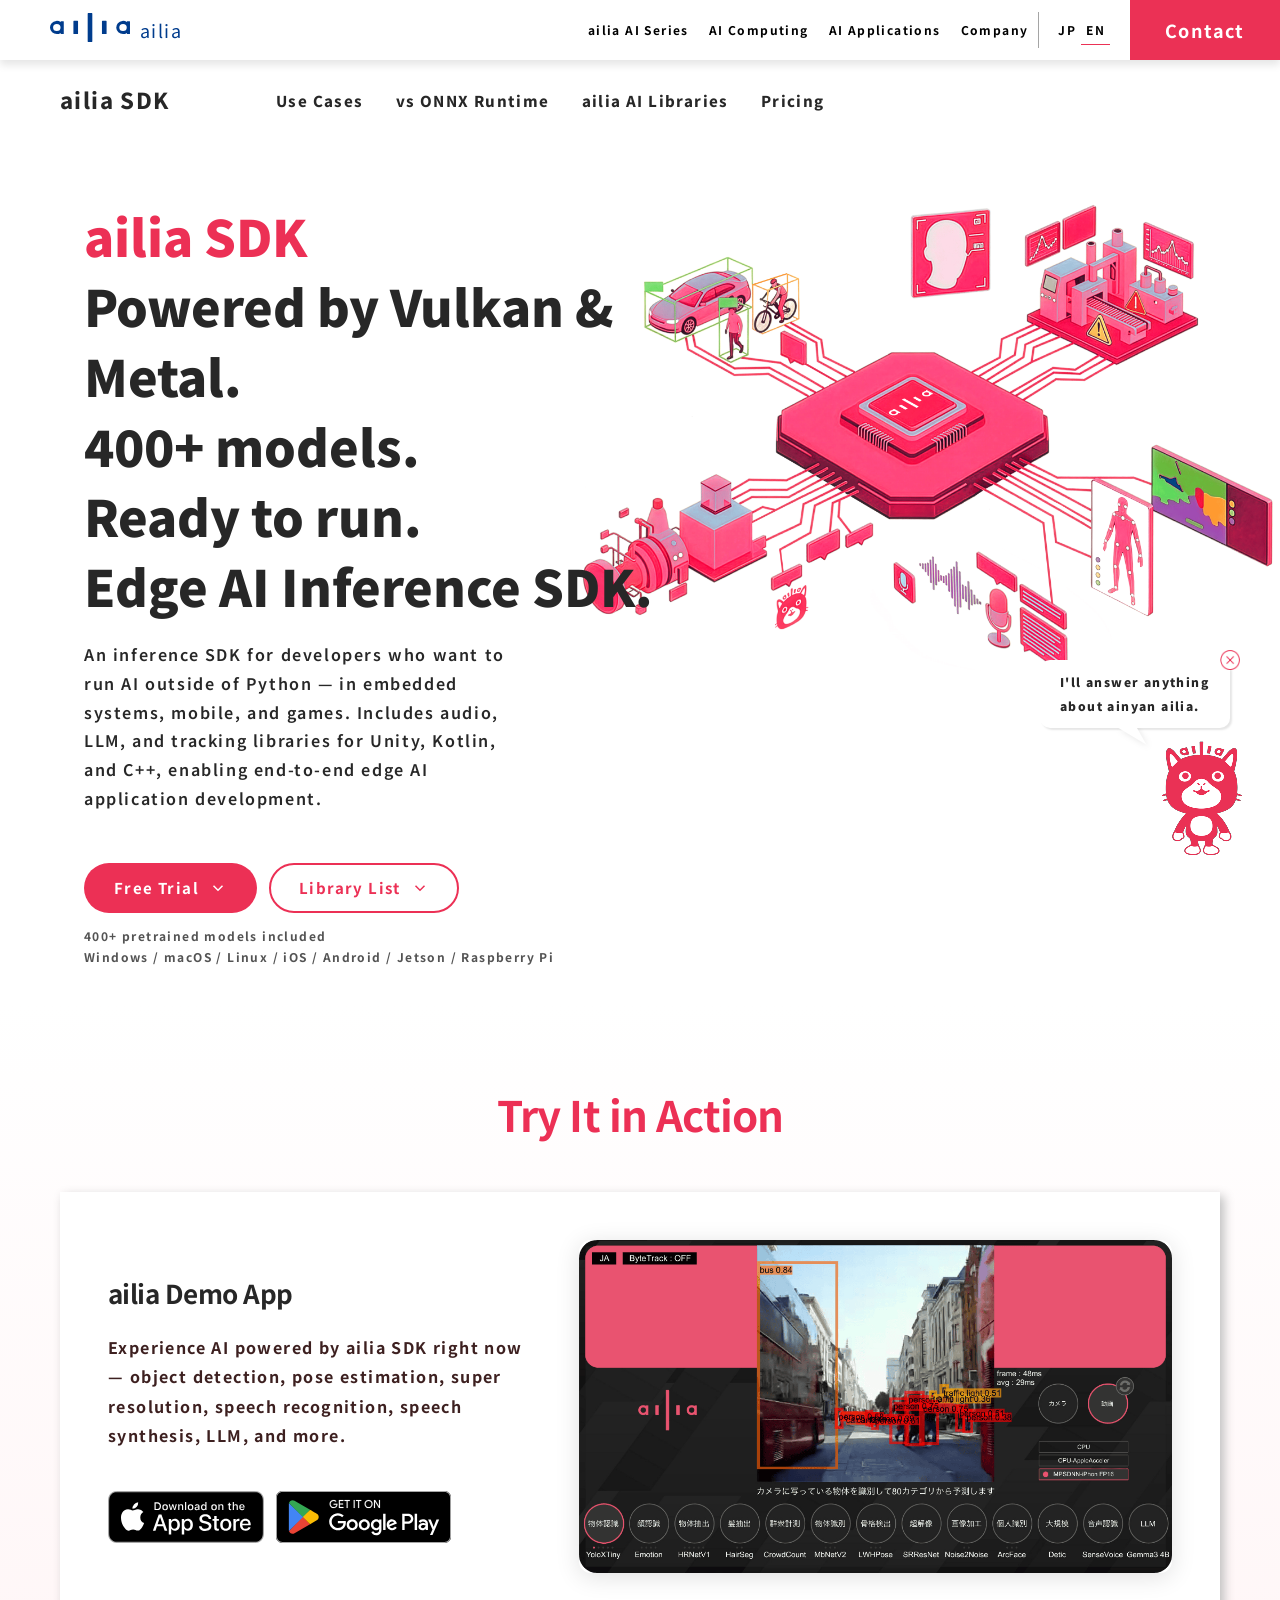
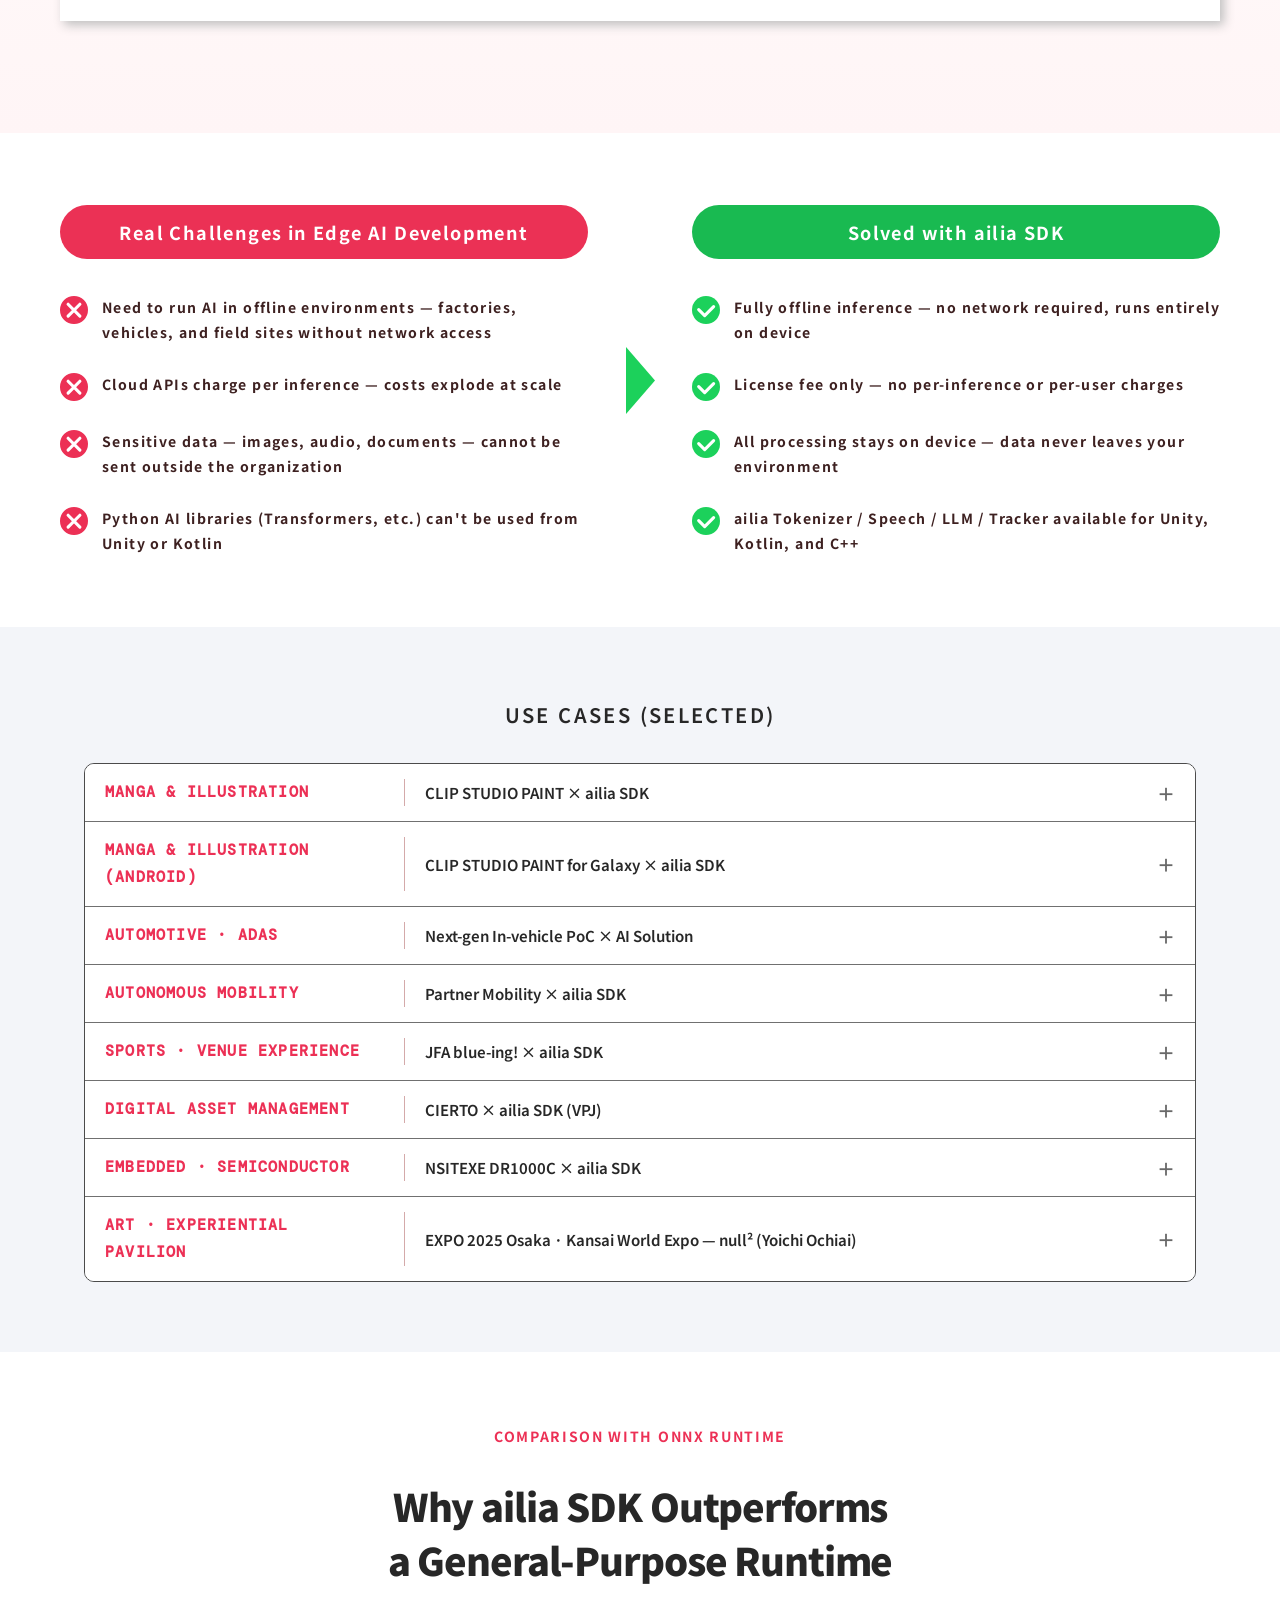
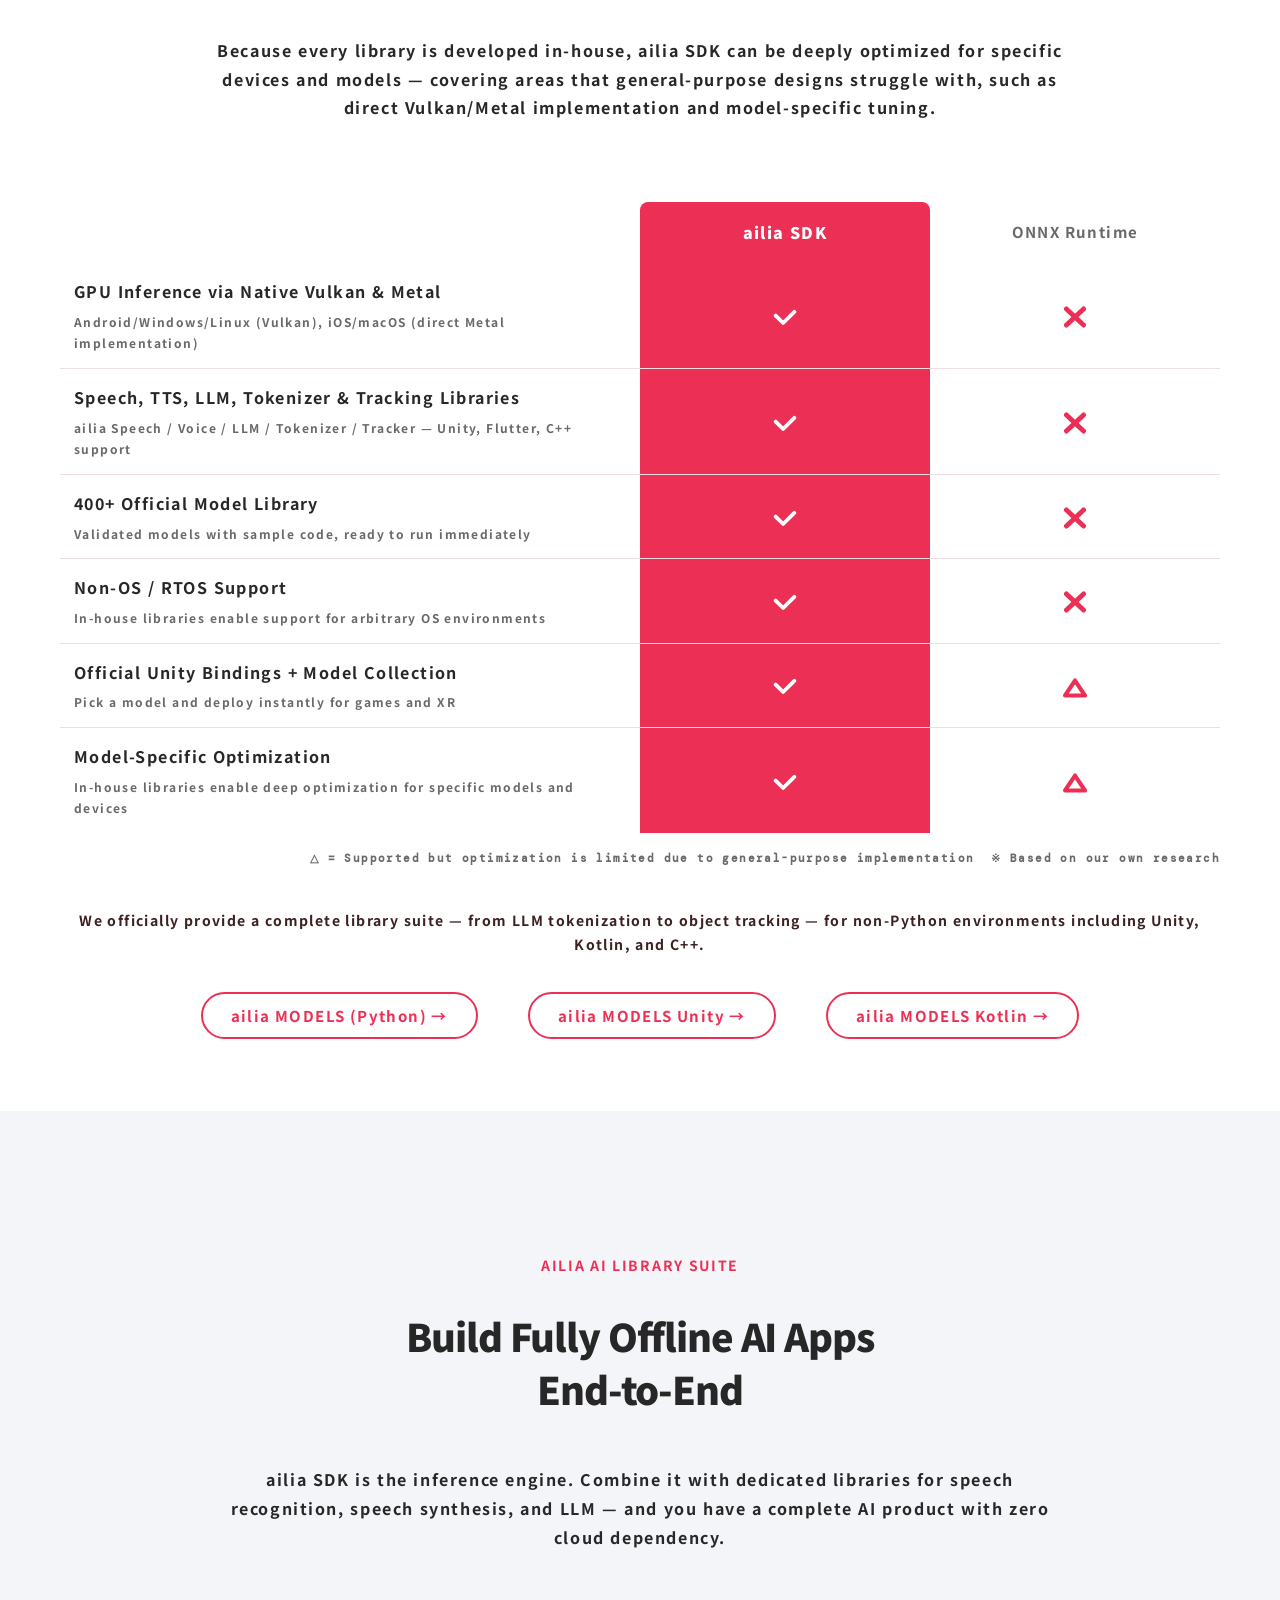
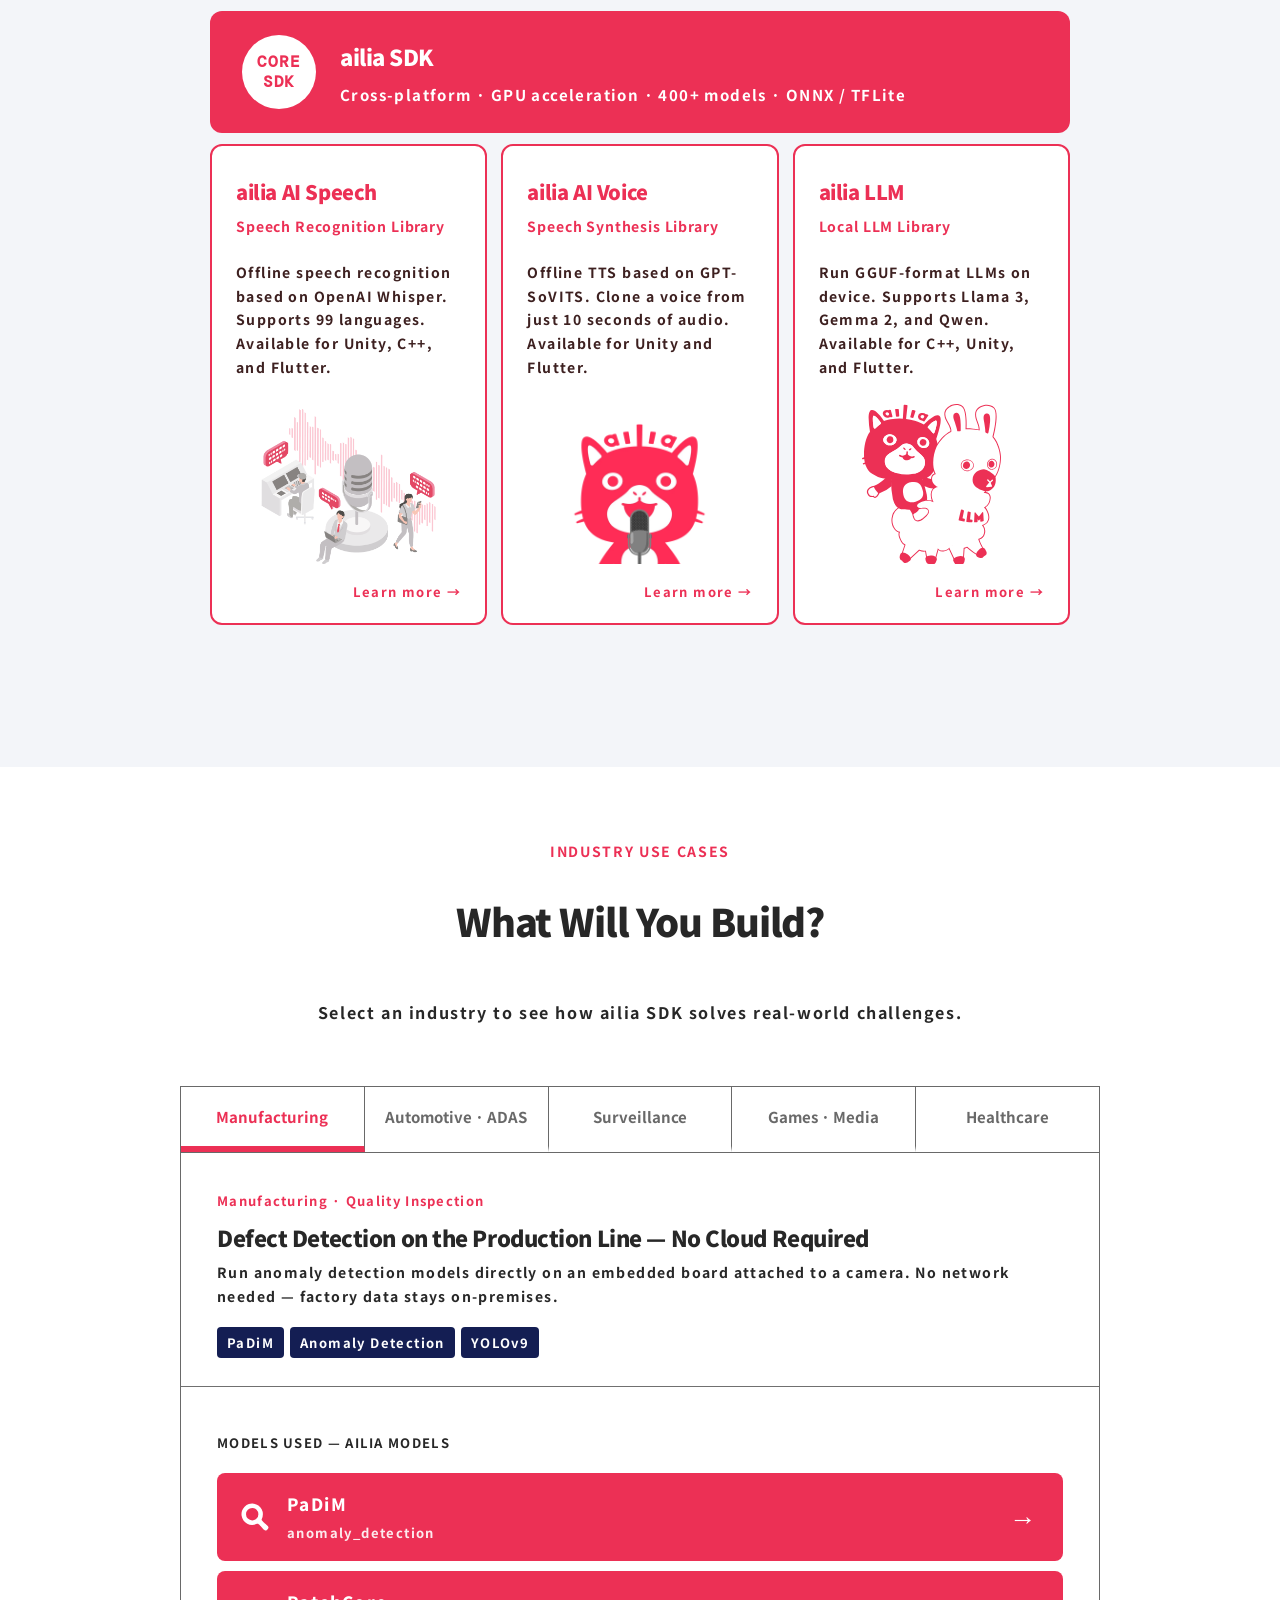
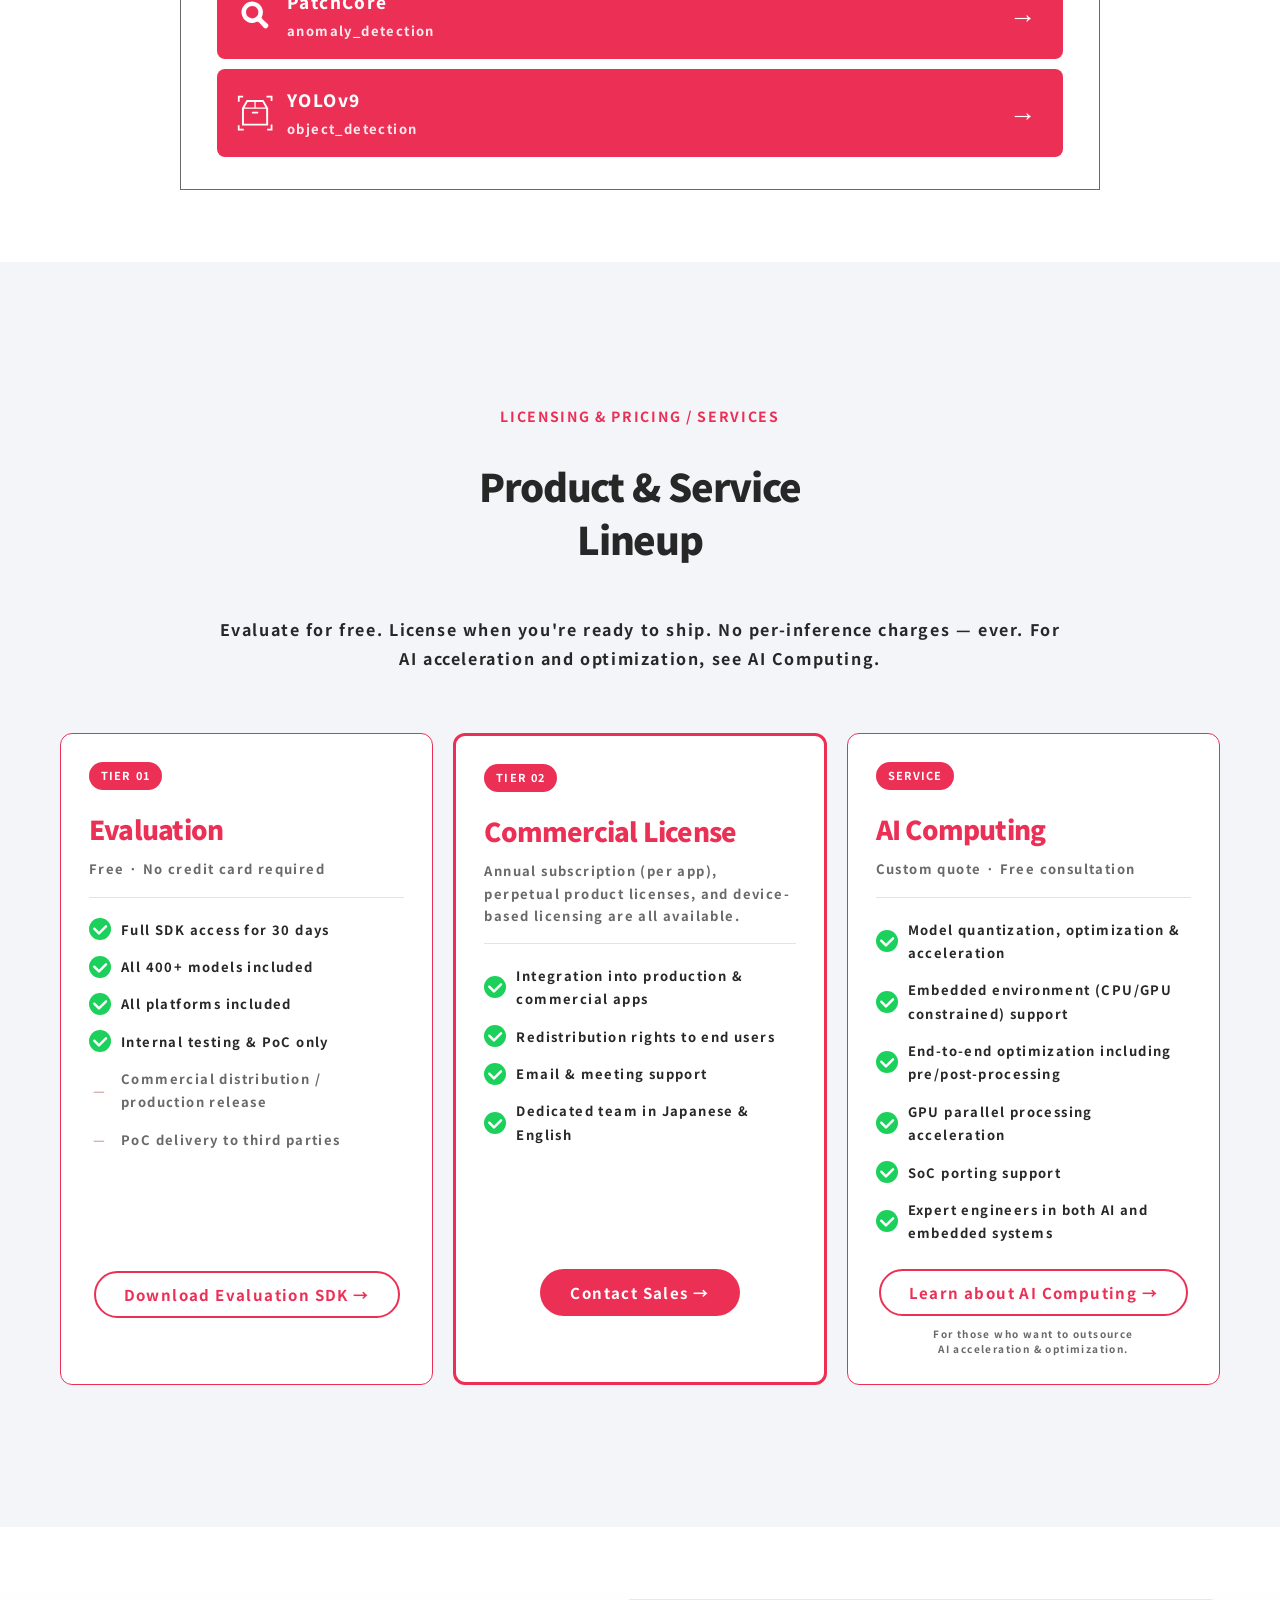
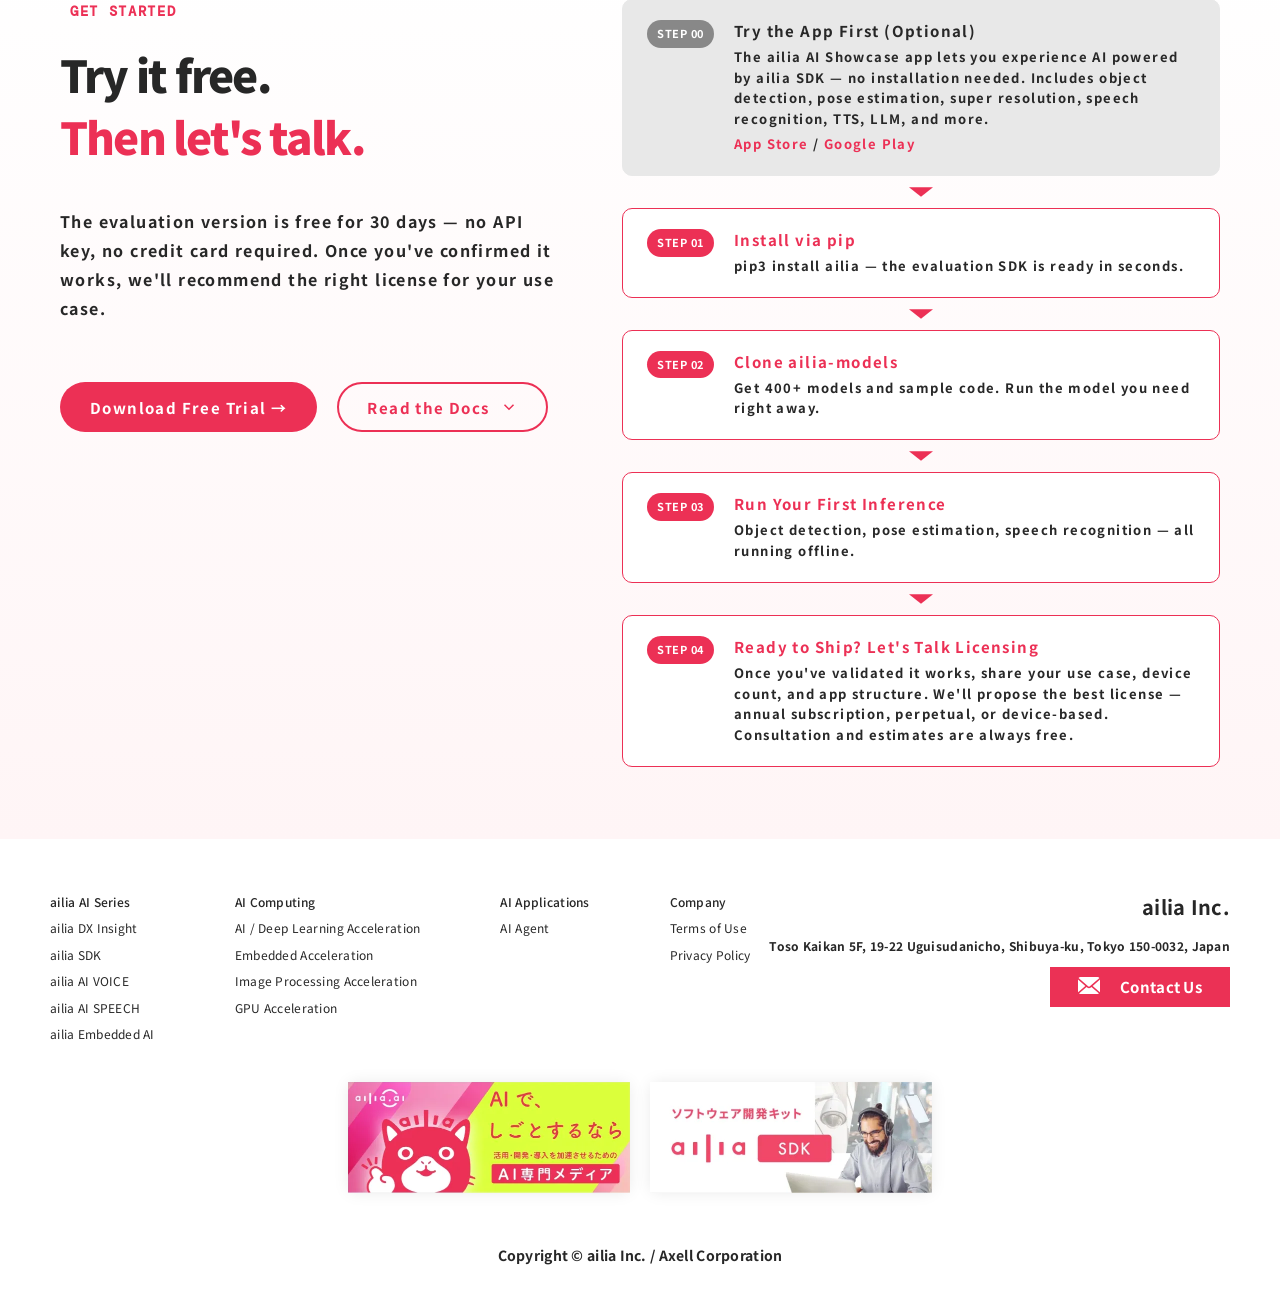
==== index_en.html @ 81e5ad6c "Add files via upload" ====
<!DOCTYPE html>
<html lang="en">
<head>
 <meta charset="UTF-8">
 <meta name="viewport" content="width=device-width, initial-scale=1.0">
 <meta name="color-scheme" content="light">
 <title>ailia SDK — Edge AI Inference Framework</title>
  <meta name="description" content="Powered by Vulkan & Metal.400+ models. Ready to run.Edge AI Inference SDK.">
<!-- Open Graph protocol metadata start-->
<meta property="og:site_name" content="ailia SDK ｜ailia AI Series" />
<meta property="og:title" content="ailia SDK ｜ailia AI Series" />
<meta property="og:description" content="Powered by Vulkan & Metal.400+ models. Ready to run.Edge AI Inference SDK." />
<meta property="og:type" content="article" />
<meta property="og:url" content="https://ailia.ai/sdk/" />
<meta property="og:image" content="https://ailia.ai/sdk/img/img_OGP_en.png" />
<meta property="og:image:width" content="1200" />
<meta property="og:image:height" content="630" />
<meta name="twitter:card" content="summary_large_image" />


 <link rel="preconnect" href="https://fonts.googleapis.com">
 <link href="https://fonts.googleapis.com/css2?family=DM+Mono:wght@400;500&family=Noto+Sans+JP:wght@400;500;700;900&display=swap" rel="stylesheet">
 <link rel="stylesheet" property="stylesheet" href="css/common.css" media="all">
 <link rel="stylesheet" href="css/header.css">
 <link rel="stylesheet" href="css/style.css">

 <link rel="icon" type="image/png" href="img/favicon.png" sizes="16x16">
 <link rel="apple-touch-icon" href="img/favicon.png" sizes="180x180">
 <script type="text/javascript" src="js/jquery-3.7.1.min.js"></script>
	<script type="text/javascript" src="js/smoothScroll.js"></script>
	<script type="text/javascript" src="js/top.js"></script>
	<script type="text/javascript" src="js/spnavi.js"></script>
  <script type="text/javascript" src="js/main.js"></script>
	<script type="text/javascript" src="js/profmodal.js"></script>
	<script type="text/javascript" src="js/move.js"></script>
	<script type="text/javascript" src="js/mp_config.js"></script>
	<script type="text/javascript" src="js/mp_fileio.js"></script>
	<script type="text/javascript" src="js/mp_lib.js"></script>
	<script type="text/javascript" src="js/chatwindow.js"></script>
	<script type="text/javascript" src="js/jquery-modal-video.min.js"></script>
    <script type="text/javascript" src="js/top_blog.js"></script>
    <script type="text/javascript" src="js/ailia_dx_chat.js"></script>
</head>
<body>

<!-- ============================================================
     HEADER
     ============================================================ -->
    <header id="header">
        <nav>
            <div class="navArea">
                <div class="inner cw">
                    <h1>
                        <a class="navLogo" href="/"><img class="" src="img/common/logo.svg" alt="ailia">
                            <span class="siteTitle">ailia</span>
                        </a>
                    </h1>
                    <ul class="navList">
                        <li>
                            <a href="/" class="">ailia AI Series</a>
                        </li>
                        <li>
                            <a href="/ai-computing/" class="ai-computing">AI Computing</a>
                        </li>
                        <li>
                            <a href="/ai-application/" class="ai-application current">AI Applications</a>
                        </li>
                        <li>
                            <a href="/company/" class="company">Company</a>
                        </li>
                        <li class="lang">
                            <a href="/ai-application/" lang="jp">JP</a>
                            <a href="index_en.html" class="current" lang="en">EN</a>
                        </li>
                        <li class="contact">
                            <a class="" href="https://ailia.ai/contact/" target="_blank">Contact</a>
                        </li>
                    </ul>
                </div>
                <a href="https://ailia.ai/contact/" target="_blank" class="spContact">Contact</a>
                <a class="spNavBtn" href="javascript:void(0);"><span></span><span></span><span></span></a>
            </div>
        </nav>
  </div>
</header>

<!-- subnav -->
<div id="subNavArea">
  <a href="#hero" class="subNavTitle">ailia SDK</a>
  <div class="site-menu-inner">
    <nav class="site-menu">
      <ul>
        <li><a href="#cases">Use Cases</a></li>
        <li><a href="#comparison">vs ONNX Runtime</a></li>
        <li><a href="#stack">ailia AI Libraries</a></li>
        <li><a href="#pricing">Pricing</a></li>
      </ul>
    </nav>
  </div>
</div>

<!-- ============================================================
     あいにゃん
     ============================================================ -->
        <div id="chatbtn">
            <div class="chatbtnbox chatopen">
                <div class="chatbtnwindow">I'll answer anything about ainyan ailia.</div>
                <div class="chara">
                    <canvas id="avatar" width="256" height="256"></canvas>
                    <img src="img/chara_sp.png" width="108" height="109" alt="あいにゃん" class="sp">
                </div>
            </div>
            <div class="btnclose chatclose">Close</div>
            <div class="btnprof profopen">Profile</div>
        </div>
        <div id="chatwindow">
            <div class="aichatinner">
                <!-- チャット部分 -->
                <div class="logarea">
                    <div class="loghead">
                        <div class="logtitle">Ainyan Chat BOT (automatic response)</div>
                        <div id="chatclose" class="winclose">Close</div>
                    </div>
                    <div class="logbody" id="logbody">
                        <div class="logtext">
                            <div id="chat"></div>
                        </div>
                    </div>
                </div>
                <div class="chatarea">
                    <div class="chatbody">
                        <form name="chat_form" action="javascript:chat_api('https://ailia-llm-insight.uw.r.appspot.com/');">
                            <div class="chatformbox">
                                <input type="text" name="prompt" id="prompt" size="40" placeholder="Please enter your question here (e.g., what is ailia)">
                            </div>
                            <div class="chatbutton">
                                <button type="button" onclick="chat_api('https://ailia-llm-insight.uw.r.appspot.com/')">Send</button>
                            </div>
                        </form>
                    </div>
                </div>
            </div>
        </div>
        <!-- CHARAPROF -->
        <div id="profmodal">
            <div class="profbg"></div>
            <div class="profwindow">
                <div class="profinner">
                    <div class="profclose">Close.</div>
                    <div class="pic"><img src="img/chara_detail_pic.png" width="447" height="574" alt=""></div>
                    <div class="textarea">
                        <div class="label">ailia brand official character</div>
                        <div class="name">Ai-nyan</div>
                        <div class="text">AI knows about the mysterious creature "◯◯danya" that came from the future, but it doesn't seem to be a cat. It provides information about ailia brand products and services. [Favorite food] Cat food.</div>
                    </div>
                </div>
            </div>
        </div>
    <!--============================================================
     HERO
     ============================================================ -->
<section id="hero" class="hero">
  <!-- Background image -->
  <div class="hero__bg" aria-hidden="true">
    <img src="img/img_mv.png" alt="" class="hero__bg-img">
  </div>
  <div class="container">
    <div class="hero__inner">
      <h1 class="hero__title">
       <span class="em">ailia SDK</span><br>
        Powered by Vulkan &amp; Metal.<br>
        400+ models.<br>Ready to run.<br>
        Edge AI Inference SDK.
      </h1>
      <p class="hero__lead">An inference SDK for developers who want to run AI outside of Python — in embedded systems, mobile, and games. Includes audio, LLM, and tracking libraries for Unity, Kotlin, and C++, enabling end-to-end edge AI application development.</p>
      <div class="hero__actions">
        <a href="#pricing" class="btn btn--primary">Free Trial<svg width="18" height="18" viewBox="0 0 24 24" fill="none">
    <path d="M6 9l6 6 6-6" stroke="currentColor" stroke-width="2"/>
  </svg></a>
        <a href="#stack" class="btn btn--ghost">Library List<svg width="18" height="18" viewBox="0 0 24 24" fill="none">
    <path d="M6 9l6 6 6-6" stroke="currentColor" stroke-width="2"/>
  </svg></a>
  <p class="hero__meta">
        400+ pretrained models included<br>
        Windows / macOS / Linux / iOS / Android / Jetson / Raspberry Pi
      </p>
  </div>
</section>

<!-- ============================================================
     SHOWCASE / Demo App
     ============================================================ -->
<section id="showcase" class="showcase">
  <div class="container section-pad">
    <h2 class="showcase__heading">Try It in Action</h2>
    <div class="showcase__card">
      <div class="showcase__left">
        <h3 class="showcase__title">ailia Demo App</h3>
        <p class="showcase__desc">Experience AI powered by ailia SDK right now — object detection, pose estimation, super resolution, speech recognition, speech synthesis, LLM, and more.</p>
        <div class="showcase__btns">
          <a href="https://apps.apple.com/jp/app/ailia-ai-showcase/id1522828798" target="_blank" class="showcase__store-btn">
            <img src="img/badge_appstore_en.svg" alt="Download on the App Store">
          </a>
          <a href="https://play.google.com/store/apps/details?id=jp.axinc.ailia_ai_showcase" target="_blank" class="showcase__store-btn">
            <img src="img/badge_googleplay_en.svg" alt="Get it on Google Play">
          </a>
        </div>
      </div>
      <div class="showcase__right">
        <img src="img/img_showcase.png" alt="ailia AI Showcase app screenshot" class="showcase__screen">
      </div>
    </div>
  </div>
</section>

<!-- ============================================================
     PAIN vs SOLUTION
     ============================================================ -->
<section id="pain" class="pain">
  <div class="container section-pad">
    <div class="pain__grid">

      <!-- Problem column -->
      <div class="pain__col">
        <div class="pain__col-header pain__col-header--problem">
          Real Challenges in Edge AI Development
        </div>
        <ul class="pain__list">
          <li class="pain__item">
            <img src="img/icon_cross.svg" alt="" class="pain__icon">
            <span>Need to run AI in offline environments — factories, vehicles, and field sites without network access</span>
          </li>
          <li class="pain__item">
            <img src="img/icon_cross.svg" alt="" class="pain__icon">
            <span>Cloud APIs charge per inference — costs explode at scale</span>
          </li>
          <li class="pain__item">
            <img src="img/icon_cross.svg" alt="" class="pain__icon">
            <span>Sensitive data — images, audio, documents — cannot be sent outside the organization</span>
          </li>
          <li class="pain__item">
            <img src="img/icon_cross.svg" alt="" class="pain__icon">
            <span>Python AI libraries (Transformers, etc.) can't be used from Unity or Kotlin</span>
          </li>
        </ul>
      </div>

      <!-- Center arrow -->
      <div class="pain__arrow" aria-hidden="true">
        <img src="img/pain__arrow.svg">
      </div>

      <!-- Solution column -->
      <div class="pain__col">
        <div class="pain__col-header pain__col-header--solution">
          Solved with ailia SDK
        </div>
        <ul class="pain__list">
          <li class="pain__item">
            <img src="img/icon_check.svg" alt="" class="pain__icon">
            <span>Fully offline inference — no network required, runs entirely on device</span>
          </li>
          <li class="pain__item">
            <img src="img/icon_check.svg" alt="" class="pain__icon">
            <span>License fee only — no per-inference or per-user charges</span>
          </li>
          <li class="pain__item">
            <img src="img/icon_check.svg" alt="" class="pain__icon">
            <span>All processing stays on device — data never leaves your environment</span>
          </li>
          <li class="pain__item">
            <img src="img/icon_check.svg" alt="" class="pain__icon">
            <span>ailia Tokenizer / Speech / LLM / Tracker available for Unity, Kotlin, and C++</span>
          </li>
        </ul>
      </div>

    </div>
  </div>
</section>

<!-- ============================================================
     CASES (ACCORDION)
     ============================================================ -->
<section id="cases" class="cases">
  <div class="container">
    <p class="cases__label">Use Cases (Selected)</p>
    <div class="cases__list">

      <div class="accordion__item">
        <button class="accordion__trigger" onclick="toggleAccordion(this)">
          <span class="accordion__tag">Manga &amp; Illustration</span>
          <span class="accordion__title">CLIP STUDIO PAINT × ailia SDK</span>
          <span class="accordion__indicator">＋</span>
        </button>
        <div class="accordion__body">
          <p class="accordion__body-desc">ailia SDK was adopted for AI inference in the Smart Smoothing feature, providing a cross-platform, GPU-accelerated inference engine.</p>
          <a href="https://www.axell.co.jp/business/case/detail_02.html" target="_blank" class="accordion__link">View details →</a>
        </div>
      </div>

      <div class="accordion__item">
        <button class="accordion__trigger" onclick="toggleAccordion(this)">
          <span class="accordion__tag">Manga &amp; Illustration (Android)</span>
          <span class="accordion__title">CLIP STUDIO PAINT for Galaxy × ailia SDK</span>
          <span class="accordion__indicator">＋</span>
        </button>
        <div class="accordion__body">
          <p class="accordion__body-desc">Achieved Smart Smoothing on Galaxy devices through a proprietary high-speed inference implementation using Vulkan on Android.</p>
          <a href="https://www.axell.co.jp/business/case/detail_01.html" target="_blank" class="accordion__link">View details →</a>
        </div>
      </div>

      <div class="accordion__item">
        <button class="accordion__trigger" onclick="toggleAccordion(this)">
          <span class="accordion__tag">Automotive · ADAS</span>
          <span class="accordion__title">Next-gen In-vehicle PoC × AI Solution</span>
          <span class="accordion__indicator">＋</span>
        </button>
        <div class="accordion__body">
          <p class="accordion__body-desc">Real-time driver state detection via a steering-wheel camera — no cloud connection required. Multiple AI models for face, gaze, and posture run simultaneously.</p>
          <a href="https://www.axell.co.jp/business/case/detail_04.html" target="_blank" class="accordion__link">View details →</a>
        </div>
      </div>

      <div class="accordion__item">
        <button class="accordion__trigger" onclick="toggleAccordion(this)">
          <span class="accordion__tag">Autonomous Mobility</span>
          <span class="accordion__title">Partner Mobility × ailia SDK</span>
          <span class="accordion__indicator">＋</span>
        </button>
        <div class="accordion__body">
          <p class="accordion__body-desc">Adopted for NTT Docomo's autonomous wheelchair initiative. Obstacle detection and privacy masking run in real time on the edge.</p>
          <a href="https://www.axell.co.jp/business/case/detail_08.html" target="_blank" class="accordion__link">View details →</a>
        </div>
      </div>

      <div class="accordion__item">
        <button class="accordion__trigger" onclick="toggleAccordion(this)">
          <span class="accordion__tag">Sports · Venue Experience</span>
          <span class="accordion__title">JFA blue-ing! × ailia SDK</span>
          <span class="accordion__indicator">＋</span>
        </button>
        <div class="accordion__body">
          <p class="accordion__body-desc">AI implementation at a soccer experience facility in Tokyo Dome City. FaceSwap, video generation, and LLM dialogue are unified under ailia SDK for long-term stable operation.</p>
          <a href="https://ailia.ai/case/blueing/" target="_blank" class="accordion__link">View details →</a>
        </div>
      </div>

      <div class="accordion__item">
        <button class="accordion__trigger" onclick="toggleAccordion(this)">
          <span class="accordion__tag">Digital Asset Management</span>
          <span class="accordion__title">CIERTO × ailia SDK (VPJ)</span>
          <span class="accordion__indicator">＋</span>
        </button>
        <div class="accordion__body">
          <p class="accordion__body-desc">AI-powered features — including automatic metadata input and similar image search — were added to the DAM system "CIERTO" using ailia SDK.</p>
          <a href="https://www.vpj.co.jp/news/pressrelease/detail.html?pid=253" target="_blank" class="accordion__link">View details →</a>
        </div>
      </div>

      <div class="accordion__item">
        <button class="accordion__trigger" onclick="toggleAccordion(this)">
          <span class="accordion__tag">Embedded · Semiconductor</span>
          <span class="accordion__title">NSITEXE DR1000C × ailia SDK</span>
          <span class="accordion__indicator">＋</span>
        </button>
        <div class="accordion__body">
          <p class="accordion__body-desc">ailia TFLite Runtime was implemented on DENSO's RISC-V processor DR1000C, enabling AI inference in Non-OS and RTOS environments.</p>
          <a href="https://prtimes.jp/main/html/rd/p/000000044.000004053.html" target="_blank" class="accordion__link">View details →</a>
        </div>
      </div>

      <div class="accordion__item">
        <button class="accordion__trigger" onclick="toggleAccordion(this)">
          <span class="accordion__tag">Art · Experiential Pavilion</span>
          <span class="accordion__title">EXPO 2025 Osaka · Kansai World Expo — null² (Yoichi Ochiai)</span>
          <span class="accordion__indicator">＋</span>
        </button>
        <div class="accordion__body">
          <p class="accordion__body-desc">Speech recognition, speech synthesis, low-latency edge AI, and generative AI were all implemented with ailia SDK, powering an interactive pavilion that welcomed hundreds of thousands of visitors.</p>
          <a href="https://blog.ailia.ai/dialogue/expo-2025_ochiaiyoichi/" target="_blank" class="accordion__link">View details →</a>
        </div>
      </div>

    </div>
  </div>
</section>

<!-- ============================================================
     COMPARISON TABLE
     ============================================================ -->
<section id="comparison" class="comparison">
  <div class="container section-pad">
    <p class="section-label">Comparison with ONNX Runtime</p>
    <h2 class="section-title">Why ailia SDK Outperforms<br>a General-Purpose Runtime</h2>
    <p class="section-desc">Because every library is developed in-house, ailia SDK can be deeply optimized for specific devices and models — covering areas that general-purpose designs struggle with, such as direct Vulkan/Metal implementation and model-specific tuning.</p>
    <div class="comparison__table-wrap">
      <table class="comparison__table">
        <thead>
          <tr>
            <th class="col-feature"></th>
            <th class="col-ailia">ailia SDK</th>
            <th class="col-ort">ONNX Runtime</th>
          </tr>
        </thead>
        <tbody>
          <tr>
            <td class="comparison__feature">
              <div class="comparison__feature-name">GPU Inference via Native Vulkan &amp; Metal</div>
              <div class="comparison__feature-desc">Android/Windows/Linux (Vulkan), iOS/macOS (direct Metal implementation)</div>
            </td>
            <td class="comparison__cell comparison__cell--yes"><img src="img/icon_check2.svg" alt="○" class="comparison__icon"></td>
            <td class="comparison__cell comparison__cell--no"><img src="img/icon_cross2.svg" alt="✗" class="comparison__icon"></td>
          </tr>
          <tr>
            <td class="comparison__feature">
              <div class="comparison__feature-name">Speech, TTS, LLM, Tokenizer &amp; Tracking Libraries</div>
              <div class="comparison__feature-desc">ailia Speech / Voice / LLM / Tokenizer / Tracker — Unity, Flutter, C++ support</div>
            </td>
            <td class="comparison__cell comparison__cell--yes"><img src="img/icon_check2.svg" alt="○" class="comparison__icon"></td>
            <td class="comparison__cell comparison__cell--no"><img src="img/icon_cross2.svg" alt="✗" class="comparison__icon"></td>
          </tr>
          <tr>
            <td class="comparison__feature">
              <div class="comparison__feature-name">400+ Official Model Library</div>
              <div class="comparison__feature-desc">Validated models with sample code, ready to run immediately</div>
            </td>
            <td class="comparison__cell comparison__cell--yes"><img src="img/icon_check2.svg" alt="○" class="comparison__icon"></td>
            <td class="comparison__cell comparison__cell--no"><img src="img/icon_cross2.svg" alt="✗" class="comparison__icon"></td>
          </tr>
          <tr>
            <td class="comparison__feature">
              <div class="comparison__feature-name">Non-OS / RTOS Support</div>
              <div class="comparison__feature-desc">In-house libraries enable support for arbitrary OS environments</div>
            </td>
            <td class="comparison__cell comparison__cell--yes"><img src="img/icon_check2.svg" alt="○" class="comparison__icon"></td>
            <td class="comparison__cell comparison__cell--no"><img src="img/icon_cross2.svg" alt="✗" class="comparison__icon"></td>
          </tr>
          <tr>
            <td class="comparison__feature">
              <div class="comparison__feature-name">Official Unity Bindings + Model Collection</div>
              <div class="comparison__feature-desc">Pick a model and deploy instantly for games and XR</div>
            </td>
            <td class="comparison__cell comparison__cell--yes"><img src="img/icon_check2.svg" alt="○" class="comparison__icon"></td>
            <td class="comparison__cell comparison__cell--part"><img src="img/icon_trigone.svg" alt="△" class="comparison__icon"></td>
          </tr>
          <tr>
            <td class="comparison__feature">
              <div class="comparison__feature-name">Model-Specific Optimization</div>
              <div class="comparison__feature-desc">In-house libraries enable deep optimization for specific models and devices</div>
            </td>
            <td class="comparison__cell comparison__cell--yes"><img src="img/icon_check2.svg" alt="○" class="comparison__icon"></td>
            <td class="comparison__cell comparison__cell--part"><img src="img/icon_trigone.svg" alt="△" class="comparison__icon"></td>
          </tr>
        </tbody>
      </table>
    </div>
    <p class="comparison__footnote">△ = Supported but optimization is limited due to general-purpose implementation &nbsp;※ Based on our own research</p>
    <p class="comparison__note">We officially provide a complete library suite — from LLM tokenization to object tracking — for non-Python environments including Unity, Kotlin, and C++.</p>
    <div class="comparison__links">
      <a href="https://github.com/axinc-ai/ailia-models" target="_blank" class="btn btn--ghost">ailia MODELS (Python) →</a>
      <a href="https://github.com/axinc-ai/ailia-models-unity" target="_blank" class="btn btn--ghost">ailia MODELS Unity →</a>
      <a href="https://github.com/ailia-ai/ailia-models-kotlin" target="_blank" class="btn btn--ghost">ailia MODELS Kotlin →</a>
    </div>
  </div>
</section>

<!-- ============================================================
     AI LIBRARY STACK
     ============================================================ -->
<section id="stack" class="stack">
  <div class="container section-pad">
    <p class="section-label">ailia AI Library Suite</p>
    <h2 class="section-title">Build Fully Offline AI Apps<br>End-to-End</h2>
    <p class="section-desc">ailia SDK is the inference engine. Combine it with dedicated libraries for speech recognition, speech synthesis, and LLM — and you have a complete AI product with zero cloud dependency.</p>

    <!-- Core SDK banner -->
    <div class="stack__core-banner">
      <div class="stack__core-badge">
        <span>CORE</span>
        <span>SDK</span>
      </div>
      <div class="stack__core-body">
        <h3 class="stack__core-title">ailia SDK</h3>
        <p class="stack__core-desc">Cross-platform · GPU acceleration · 400+ models · ONNX / TFLite</p>
      </div>
    </div>

    <!-- Library cards -->
    <div class="stack__libs">

      <div class="lib-card lib-card--speech">
        <div class="lib-card__header">
          <h4 class="lib-card__name">ailia AI Speech</h4>
          <span class="lib-card__tag">Speech Recognition Library</span>
        </div>
        <p class="lib-card__desc">Offline speech recognition based on OpenAI Whisper. Supports 99 languages. Available for Unity, C++, and Flutter.</p>
        <div class="lib-card__img">
          <img src="img/img_aispeech.svg" alt="ailia AI Speech">
        </div>
        <a href="https://www.ailia.ai/speech" target="_blank" class="lib-card__link">Learn more →</a>
      </div>

      <div class="lib-card lib-card--voice">
        <div class="lib-card__header">
          <h4 class="lib-card__name">ailia AI Voice</h4>
          <span class="lib-card__tag">Speech Synthesis Library</span>
        </div>
        <p class="lib-card__desc">Offline TTS based on GPT-SoVITS. Clone a voice from just 10 seconds of audio. Available for Unity and Flutter.</p>
        <div class="lib-card__img">
          <img src="img/img_aivoice.svg" alt="ailia AI Voice">
        </div>
        <a href="https://www.ailia.ai/voice" target="_blank" class="lib-card__link">Learn more →</a>
      </div>

      <div class="lib-card lib-card--llm">
        <div class="lib-card__header">
          <h4 class="lib-card__name">ailia LLM</h4>
          <span class="lib-card__tag">Local LLM Library</span>
        </div>
        <p class="lib-card__desc">Run GGUF-format LLMs on device. Supports Llama 3, Gemma 2, and Qwen. Available for C++, Unity, and Flutter.</p>
        <div class="lib-card__img">
          <img src="img/img_llm.svg" alt="ailia LLM">
        </div>
        <a href="https://www.ailia.ai/llm" class="lib-card__link">Learn more →</a>
      </div>

    </div>
  </div>
</section>

<!-- ============================================================
     USE CASES (TABS)
     ============================================================ -->
<section id="usecases" class="usecases">
  <div class="container section-pad">
    <p class="section-label">Industry Use Cases</p>
    <h2 class="section-title">What Will You Build?</h2>
    <p class="section-desc">Select an industry to see how ailia SDK solves real-world challenges.</p>

    <div class="usecases__wrap">
      <!-- Tabs -->
      <div class="usecases__tabs">
        <button class="usecases__tab usecases__tab--active" onclick="switchTab(0)">Manufacturing</button>
        <button class="usecases__tab" onclick="switchTab(1)">Automotive · ADAS</button>
        <button class="usecases__tab" onclick="switchTab(2)">Surveillance</button>
        <button class="usecases__tab" onclick="switchTab(3)">Games · Media</button>
        <button class="usecases__tab" onclick="switchTab(4)">Healthcare</button>
      </div>

      <!-- Panels -->
      <div class="usecases__panels">

        <div class="usecases__panel usecases__panel--active">
          <div class="usecase__info">
            <p class="usecase__industry">Manufacturing · Quality Inspection</p>
            <h3 class="usecase__title">Defect Detection on the Production Line — No Cloud Required</h3>
            <p class="usecase__desc">Run anomaly detection models directly on an embedded board attached to a camera. No network needed — factory data stays on-premises.</p>
            <div class="usecase__chips">
              <span class="usecase__chip">PaDiM</span>
              <span class="usecase__chip">Anomaly Detection</span>
              <span class="usecase__chip">YOLOv9</span>
            </div>
          </div>
          <hr class="usecase__divider">
          <div class="usecase__models">
            <p class="usecase__models-label">Models Used — ailia MODELS</p>
            <a href="https://github.com/axinc-ai/ailia-models/tree/master/anomaly_detection/padim" target="_blank" class="model-link">
              <div class="model-link__left">
                <img src="img/icon_search.svg" alt="" class="model-link__icon">
                <div><div class="model-link__name">PaDiM</div><div class="model-link__cat">anomaly_detection</div></div>
              </div>
              <img src="img/icon_arrow.svg" alt="" class="model-link__arrow">
            </a>
            <a href="https://github.com/axinc-ai/ailia-models/tree/master/anomaly_detection/patchcore" target="_blank" class="model-link">
              <div class="model-link__left">
                <img src="img/icon_search.svg" alt="" class="model-link__icon">
                <div><div class="model-link__name">PatchCore</div><div class="model-link__cat">anomaly_detection</div></div>
              </div>
              <img src="img/icon_arrow.svg" alt="" class="model-link__arrow">
            </a>
            <a href="https://github.com/axinc-ai/ailia-models/tree/master/object_detection/yolov9" target="_blank" class="model-link">
              <div class="model-link__left">
                <img src="img/icon_object.svg" alt="" class="model-link__icon">
                <div><div class="model-link__name">YOLOv9</div><div class="model-link__cat">object_detection</div></div>
              </div>
              <img src="img/icon_arrow.svg" alt="" class="model-link__arrow">
            </a>
          </div>
        </div>

        <div class="usecases__panel">
          <div class="usecase__info">
            <p class="usecase__industry">Automotive · ADAS · Driver Monitoring</p>
            <h3 class="usecase__title">Drowsiness &amp; Distraction Detection on OEM SoCs</h3>
            <p class="usecase__desc">Real-time eye and head pose analysis using MediaPipe-based models. Supports Qualcomm, NXP, and TI SoCs for direct integration into in-vehicle hardware.</p>
            <div class="usecase__chips">
              <span class="usecase__chip">MediaPipe Iris</span>
              <span class="usecase__chip">Pose Estimation</span>
              <span class="usecase__chip">Face Detection</span>
              <span class="usecase__chip">ailia Voice (Alert Audio)</span>
            </div>
          </div>
          <hr class="usecase__divider">
          <div class="usecase__models">
            <p class="usecase__models-label">Models Used — ailia MODELS</p>
            <a href="https://github.com/axinc-ai/ailia-models/tree/master/eye_tracking/mediapipe_iris" target="_blank" class="model-link">
              <div class="model-link__left">
                <img src="img/icon_eyetracking.svg" alt="" class="model-link__icon">
                <div><div class="model-link__name">MediaPipe Iris</div><div class="model-link__cat">eye_tracking</div></div>
              </div>
              <img src="img/icon_arrow.svg" alt="" class="model-link__arrow">
            </a>
            <a href="https://github.com/axinc-ai/ailia-models/tree/master/face_detection" target="_blank" class="model-link">
              <div class="model-link__left">
                <img src="img/icon_facedetection.svg" alt="" class="model-link__icon">
                <div><div class="model-link__name">Face Detection</div><div class="model-link__cat">face_detection</div></div>
              </div>
              <img src="img/icon_arrow.svg" alt="" class="model-link__arrow">
            </a>
            <a href="https://github.com/axinc-ai/ailia-models/tree/master/pose_estimation" target="_blank" class="model-link">
              <div class="model-link__left">
                <img src="img/icon_pose.svg" alt="" class="model-link__icon">
                <div><div class="model-link__name">Pose Estimation</div><div class="model-link__cat">pose_estimation</div></div>
              </div>
              <img src="img/icon_arrow.svg" alt="" class="model-link__arrow">
            </a>
          </div>
        </div>

        <div class="usecases__panel">
          <div class="usecase__info">
            <p class="usecase__industry">Security · Surveillance Camera</p>
            <h3 class="usecase__title">Reduce Server Costs and Privacy Risk with Edge Processing</h3>
            <p class="usecase__desc">Person detection and crowd counting run entirely on the camera device. No video upload required — only event metadata is transmitted, minimizing privacy exposure.</p>
            <div class="usecase__chips">
              <span class="usecase__chip">Person Detection</span>
              <span class="usecase__chip">Crowd Counting</span>
              <span class="usecase__chip">NSFW Detector</span>
            </div>
          </div>
          <hr class="usecase__divider">
          <div class="usecase__models">
            <p class="usecase__models-label">Models Used — ailia MODELS</p>
            <a href="https://github.com/axinc-ai/ailia-models/tree/master/object_detection" target="_blank" class="model-link">
              <div class="model-link__left">
                <img src="img/icon_object.svg" alt="" class="model-link__icon">
                <div><div class="model-link__name">Object Detection</div><div class="model-link__cat">object_detection</div></div>
              </div>
              <img src="img/icon_arrow.svg" alt="" class="model-link__arrow">
            </a>
            <a href="https://github.com/axinc-ai/ailia-models/tree/master/crowd_counting" target="_blank" class="model-link">
              <div class="model-link__left">
                <img src="img/icon_crowd.svg" alt="" class="model-link__icon">
                <div><div class="model-link__name">Crowd Counting</div><div class="model-link__cat">crowd_counting</div></div>
              </div>
              <img src="img/icon_arrow.svg" alt="" class="model-link__arrow">
            </a>
            <a href="https://github.com/axinc-ai/ailia-models/tree/master/image_classification/clip_nsfw" target="_blank" class="model-link">
              <div class="model-link__left">
                <img src="img/icon_clip.svg" alt="" class="model-link__icon">
                <div><div class="model-link__name">CLIP-based NSFW Detector</div><div class="model-link__cat">image_classification</div></div>
              </div>
              <img src="img/icon_arrow.svg" alt="" class="model-link__arrow">
            </a>
          </div>
        </div>

        <div class="usecases__panel">
          <div class="usecase__info">
            <p class="usecase__industry">Games · Media · Interactive AI</p>
            <h3 class="usecase__title">Real-Time AI Characters Bundled Directly into Game Builds</h3>
            <p class="usecase__desc">ailia SDK is trusted by CLIP STUDIO PAINT and SEGA. Combine ailia LLM + ailia AI Voice to create fully offline NPCs that can hold conversations in real time.</p>
            <div class="usecase__chips">
              <span class="usecase__chip">ailia LLM (Dialogue)</span>
              <span class="usecase__chip">ailia AI Voice (TTS)</span>
              <span class="usecase__chip">Pose Estimation</span>
              <span class="usecase__chip">Super Resolution</span>
            </div>
          </div>
          <hr class="usecase__divider">
          <div class="usecase__models">
            <p class="usecase__models-label">Models Used — ailia MODELS</p>
            <a href="https://github.com/axinc-ai/ailia-models/tree/master/pose_estimation" target="_blank" class="model-link">
              <div class="model-link__left">
                <img src="img/icon_pose.svg" alt="" class="model-link__icon">
                <div><div class="model-link__name">Pose Estimation</div><div class="model-link__cat">pose_estimation</div></div>
              </div>
              <img src="img/icon_arrow.svg" alt="" class="model-link__arrow">
            </a>
            <a href="https://github.com/axinc-ai/ailia-models/tree/master/super_resolution" target="_blank" class="model-link">
              <div class="model-link__left">
                <img src="img/icon_resolution.svg" alt="" class="model-link__icon">
                <div><div class="model-link__name">Super Resolution</div><div class="model-link__cat">super_resolution</div></div>
              </div>
              <img src="img/icon_arrow.svg" alt="" class="model-link__arrow">
            </a>
            <a href="https://github.com/axinc-ai/ailia-models/tree/master/background_removal" target="_blank" class="model-link">
              <div class="model-link__left">
                <img src="img/icon_bgremoval.svg" alt="" class="model-link__icon">
                <div><div class="model-link__name">Background Removal</div><div class="model-link__cat">background_removal</div></div>
              </div>
              <img src="img/icon_arrow.svg" alt="" class="model-link__arrow">
            </a>
          </div>
        </div>

        <div class="usecases__panel">
          <div class="usecase__info">
            <p class="usecase__industry">Healthcare · Regulated Devices</p>
            <h3 class="usecase__title">AI-Assisted Diagnosis with Encrypted Models to Protect Patient Data</h3>
            <p class="usecase__desc">Model encryption protects diagnostic AI IP. Fully offline inference ensures patient data never leaves the device — privacy protection and data residency requirements are built in from the start.</p>
            <div class="usecase__chips">
              <span class="usecase__chip">Medical Image Segmentation</span>
              <span class="usecase__chip">Anomaly Detection</span>
              <span class="usecase__chip">ailia AI Speech (Voice Memo)</span>
              <span class="usecase__chip">Model Encryption</span>
            </div>
          </div>
          <hr class="usecase__divider">
          <div class="usecase__models">
            <p class="usecase__models-label">Models Used — ailia MODELS</p>
            <a href="https://github.com/axinc-ai/ailia-models/tree/master/anomaly_detection" target="_blank" class="model-link">
              <div class="model-link__left">
                <img src="img/icon_search.svg" alt="" class="model-link__icon">
                <div><div class="model-link__name">Anomaly Detection</div><div class="model-link__cat">anomaly_detection</div></div>
              </div>
              <img src="img/icon_arrow.svg" alt="" class="model-link__arrow">
            </a>
            <a href="https://github.com/axinc-ai/ailia-models/tree/master/semantic_segmentation" target="_blank" class="model-link">
              <div class="model-link__left">
                <img src="img/icon_semantic.svg" alt="" class="model-link__icon">
                <div><div class="model-link__name">Semantic Segmentation</div><div class="model-link__cat">semantic_segmentation</div></div>
              </div>
              <img src="img/icon_arrow.svg" alt="" class="model-link__arrow">
            </a>
            <a href="https://github.com/axinc-ai/ailia-models/tree/master/object_detection" target="_blank" class="model-link">
              <div class="model-link__left">
                <img src="img/icon_object.svg" alt="" class="model-link__icon">
                <div><div class="model-link__name">Object Detection</div><div class="model-link__cat">object_detection</div></div>
              </div>
              <img src="img/icon_arrow.svg" alt="" class="model-link__arrow">
            </a>
          </div>
        </div>

      </div>
    </div>
  </div>
</section>

<!-- ============================================================
     PRICING
     ============================================================ -->
<section id="pricing" class="pricing">
  <div class="container section-pad">
    <p class="section-label">Licensing &amp; Pricing / Services</p>
    <h2 class="section-title">Product &amp; Service<br>Lineup</h2>
    <p class="section-desc">Evaluate for free. License when you're ready to ship. No per-inference charges — ever. For AI acceleration and optimization, see AI Computing.</p>

    <div class="pricing__grid">

      <!-- Tier 01 -->
      <div class="pricing-card">
        <div class="pricing-card__top">
          <span class="pricing-card__tier">TIER 01</span>
        </div>
        <h3 class="pricing-card__title">Evaluation</h3>
        <p class="pricing-card__price">Free · No credit card required</p>
        <hr class="pricing-card__divider">
        <ul class="pricing-card__features">
          <li>
            <img src="img/icon_check.svg" alt="" class="pricing-card__icon">
            Full SDK access for 30 days
          </li>
          <li>
            <img src="img/icon_check.svg" alt="" class="pricing-card__icon">
            All 400+ models included
          </li>
          <li>
            <img src="img/icon_check.svg" alt="" class="pricing-card__icon">
            All platforms included
          </li>
          <li>
            <img src="img/icon_check.svg" alt="" class="pricing-card__icon">
            Internal testing &amp; PoC only
          </li>
          <li class="unavailable">
            <span class="pricing-card__dash">—</span>
            Commercial distribution / production release
          </li>
          <li class="unavailable">
            <span class="pricing-card__dash">—</span>
            PoC delivery to third parties
          </li>
        </ul>
        <div class="pricing-card__footer">
          <a href="https://ailia.ai/trial/" class="btn btn--ghost btn--full">Download Evaluation SDK →</a>
          <p class="pricing-card__note">&nbsp;</p>
        </div>
      </div>

      <!-- Tier 02 -->
      <div class="pricing-card pricing-card--featured">
        <div class="pricing-card__top">
          <span class="pricing-card__tier">TIER 02</span>
        </div>
        <h3 class="pricing-card__title">Commercial License</h3>
        <p class="pricing-card__price">Annual subscription (per app), perpetual product licenses, and device-based licensing are all available.</p>
        <hr class="pricing-card__divider">
        <ul class="pricing-card__features">
          <li>
            <img src="img/icon_check.svg" alt="" class="pricing-card__icon">
            Integration into production &amp; commercial apps
          </li>
          <li>
            <img src="img/icon_check.svg" alt="" class="pricing-card__icon">
            Redistribution rights to end users
          </li>
          <li>
            <img src="img/icon_check.svg" alt="" class="pricing-card__icon">
            Email &amp; meeting support
          </li>
          <li>
            <img src="img/icon_check.svg" alt="" class="pricing-card__icon">
            Dedicated team in Japanese &amp; English
          </li>
        </ul>
        <div class="pricing-card__footer">
          <a href="https://ailia.ai/contact/" class="btn btn--primary btn--full">Contact Sales →</a>
          <p class="pricing-card__note">&nbsp;</p>
        </div>
      </div>

      <!-- Service -->
      <div class="pricing-card">
        <div class="pricing-card__top">
          <span class="pricing-card__tier">SERVICE</span>
        </div>
        <h3 class="pricing-card__title">AI Computing</h3>
        <p class="pricing-card__price">Custom quote · Free consultation</p>
        <hr class="pricing-card__divider">
        <ul class="pricing-card__features">
          <li>
            <img src="img/icon_check.svg" alt="" class="pricing-card__icon">
            Model quantization, optimization &amp; acceleration
          </li>
          <li>
            <img src="img/icon_check.svg" alt="" class="pricing-card__icon">
            Embedded environment (CPU/GPU constrained) support
          </li>
          <li>
            <img src="img/icon_check.svg" alt="" class="pricing-card__icon">
            End-to-end optimization including pre/post-processing
          </li>
          <li>
            <img src="img/icon_check.svg" alt="" class="pricing-card__icon">
            GPU parallel processing acceleration
          </li>
          <li>
            <img src="img/icon_check.svg" alt="" class="pricing-card__icon">
            SoC porting support
          </li>
          <li>
            <img src="img/icon_check.svg" alt="" class="pricing-card__icon">
            Expert engineers in both AI and embedded systems
          </li>
        </ul>
        <div class="pricing-card__footer">
          <a href="https://ailia.ai/ai-computing/" class="btn btn--ghost btn--full">Learn about AI Computing →</a>
          <p class="pricing-card__note">For those who want to outsource<br>AI acceleration &amp; optimization.</p>
        </div>
      </div>

    </div>
  </div>
</section>

<!-- ============================================================
     TRIAL / GET STARTED
     ============================================================ -->
<section id="trial" class="trial">
  <div class="container section-pad">
    <div class="trial__grid">

      <!-- Left: Text & Buttons -->
      <div class="trial__content">
        <p class="section-label_2">Get Started</p>
        <h2 class="trial__title">Try it free.<br><span class="em">Then let's talk.</span></h2>
        <p class="trial__desc">The evaluation version is free for 30 days — no API key, no credit card required. Once you've confirmed it works, we'll recommend the right license for your use case.</p>
        <div class="trial__actions">
          <a href="https://ailia.ai/trial/" class="btn btn--primary">Download Free Trial →</a>
          <a href="javascript:void(0)" onclick="openLangModal()" class="btn btn--ghost">Read the Docs
           <svg width="18" height="18" viewBox="0 0 24 24" fill="none">
           <path d="M6 9l6 6 6-6" stroke="currentColor" stroke-width="2"/>
           </svg>
          </a>
        </div>
      </div>

      <!-- Right: Steps -->
      <div class="steps">

        <div class="step step--highlight">
          <div class="step__left">
            <span class="step__number">STEP 00</span>
          </div>
          <div class="step__body">
            <h4 class="step__title">Try the App First (Optional)</h4>
            <p class="step__desc">The ailia AI Showcase app lets you experience AI powered by ailia SDK — no installation needed. Includes object detection, pose estimation, super resolution, speech recognition, TTS, LLM, and more.</p>
            <p class="step__desc"><a href="https://apps.apple.com/jp/app/ailia-ai-showcase/id1522828798" target="_blank" class="step__link">App Store</a> / <a href="https://play.google.com/store/apps/details?id=jp.axinc.ailia_ai_showcase" target="_blank" class="step__link">Google Play</a></p>
          </div>
        </div>

        <div class="step__arrow" aria-hidden="true">
          <img src="img/icon_arrow_down.svg" alt="">
        </div>

        <div class="step">
          <div class="step__left">
            <span class="step__number">STEP 01</span>
          </div>
          <div class="step__body">
            <h4 class="step__title">Install via pip</h4>
            <p class="step__desc">pip3 install ailia — the evaluation SDK is ready in seconds.</p>
          </div>
        </div>

        <div class="step__arrow" aria-hidden="true">
          <img src="img/icon_arrow_down.svg" alt="">
        </div>

        <div class="step">
          <div class="step__left">
            <span class="step__number">STEP 02</span>
          </div>
          <div class="step__body">
            <h4 class="step__title">Clone ailia-models</h4>
            <p class="step__desc">Get 400+ models and sample code. Run the model you need right away.</p>
          </div>
        </div>

        <div class="step__arrow" aria-hidden="true">
          <img src="img/icon_arrow_down.svg" alt="">
        </div>

        <div class="step">
          <div class="step__left">
            <span class="step__number">STEP 03</span>
          </div>
          <div class="step__body">
            <h4 class="step__title">Run Your First Inference</h4>
            <p class="step__desc">Object detection, pose estimation, speech recognition — all running offline.</p>
          </div>
        </div>

        <div class="step__arrow" aria-hidden="true">
          <img src="img/icon_arrow_down.svg" alt="">
        </div>

        <div class="step">
          <div class="step__left">
            <span class="step__number">STEP 04</span>
          </div>
          <div class="step__body">
            <h4 class="step__title">Ready to Ship? Let's Talk Licensing</h4>
            <p class="step__desc">Once you've validated it works, share your use case, device count, and app structure. We'll propose the best license — annual subscription, perpetual, or device-based. Consultation and estimates are always free.</p>
          </div>
        </div>

      </div>
    </div>
  </div>

  <!-- ============================================================
     Language Selection Modal
     ============================================================ -->
<div id="langModal" class="lang-modal" onclick="closeLangModal(event)">
  <div class="lang-modal__box">
    <button class="lang-modal__close" onclick="closeLangModal()">✕</button>
    <p class="lang-modal__lead">Select your programming language to view the API docs.</p>
    <div class="lang-modal__list">
      <a href="https://github.com/axinc-ai/ailia-sdk/tree/main/python" target="_blank" class="lang-modal__item">
        <img src="img/logo_python.svg" alt="Python" class="lang-modal__logo">
        <span class="lang-modal__howto">How to use →</span>
      </a>
      <a href="https://github.com/axinc-ai/ailia-sdk/tree/main/unity" target="_blank" class="lang-modal__item">
        <img src="img/logo_unity.svg" alt="Unity" class="lang-modal__logo">
        <span class="lang-modal__howto">How to use →</span>
      </a>
      <a href="https://github.com/axinc-ai/ailia-sdk/tree/main/cpp" target="_blank" class="lang-modal__item">
        <img src="img/logo_c++.svg" alt="C++" class="lang-modal__logo">
        <span class="lang-modal__howto">How to use →</span>
      </a>
      <a href="https://github.com/axinc-ai/ailia-sdk/tree/main/java" target="_blank" class="lang-modal__item">
        <img src="img/logo_java.svg" alt="Java" class="lang-modal__logo">
        <span class="lang-modal__howto">How to use →</span>
      </a>
    </div>
  </div>
</div>
</section>

<!-- ============================================================
     FOOTER
     ============================================================ -->
        <footer>

            <div class="cw">
                <div class="wrap">
                    <div class="left">
                        <div class="col">
                            <a href="/">ailia AI Series</a>
                            <a href="/dx/">ailia DX Insight</a>
                            <a href="/sdk/">ailia SDK</a>
                            <a href="https://www.ailia.ai/voice">ailia AI VOICE</a>
                            <a href="https://www.ailia.ai/speech">ailia AI SPEECH</a>
                            <a href="/embedded/">ailia Embedded AI</a>
                        </div>
                        <div class="col">
                            <a href="/ai-computing/">AI Computing</a>
                            <a href="/ai-computing/ai-deeplearning-acceleration/">AI / Deep Learning Acceleration</a>
                            <a href="/ai-computing/embedded-acceleration/">Embedded Acceleration</a>
                            <a href="/ai-computing/image-processing-acceleration/">Image Processing Acceleration</a>
                            <a href="/ai-computing/gpu-acceleration/">GPU Acceleration</a>
                        </div>
                        <div class="col">
                            <a href="/ai-application/">AI Applications</a>
                            <a href="https://blog.ailia.ai/pickup/ailia-ai-agent-01/">AI Agent</a>
                        </div>
                        <div class="col">
                            <a href="/company/">Company</a>
                            <a href="https://www.axell.co.jp/browser/">Terms of Use</a>
                            <a href="https://www.axell.co.jp/privacy/">Privacy Policy</a>
                        </div>
                    </div>
                    <div class="right">
                        <p class="company">ailia Inc.</p>
                        <p class="address">Toso Kaikan 5F, 19-22 Uguisudanicho, Shibuya-ku, Tokyo 150-0032, Japan</p>
                        <p class="btnWrap">
                            <a class="btn btnContact" href="https://ailia.ai/contact/" target="_blank">
                                <span class="icon"><img src="img/common/icon_contact.svg" alt=""></span>
                                <span class="label">Contact Us</span>
                            </a>
                        </p>
                    </div>
                </div>

                <div class="bannerArea">
                    <a href="https://blog.ailia.ai/" target="_blank">
                        <img src="img/common/footer_banner_01.webp" alt="AI Media">
                    </a>
                    <a href="https://ailia.ai/sdk/" target="_blank">
                        <img src="img/common/footer_banner_02.webp" alt="ailia SDK">
                    </a>
                </div>

            </div>
            <p class="copyright">Copyright &copy; ailia Inc. / Axell Corporation</p>
        </footer>

<script src="js/main.js"></script>
</body>
</html>
---- css/common.css ----
@charset "utf-8";
/*--------------------------------------
  0.Reset
--------------------------------------*/
html, body, div, object, iframe, h1, h2, h3, h4, h5, h6, p, blockquote, pre, abbr, address, cite, code, del, dfn, em, img, ins, kbd, q, samp, small, strong, var, b, i, dl, dt, dd, ol, ul, li, fieldset, form, label, legend, table, caption, tbody, tfoot, thead, tr, th, td, article, aside, canvas, details, figcaption, figure, header, hgroup, menu, nav, section, summary, time, mark, audio, video {
	margin: 0;
	padding: 0;
	border: 0;
	outline: 0;
	font-size: 100%;
	vertical-align: top;
	background: transparent;
}
sub, sup {
	font-size: 50%;
}
article, aside, details, figcaption, figure, header, hgroup, menu, nav, section {
	display: block;
}
ul, li {
	list-style: none;
}
blockquote, q {
	quotes: none;
}
blockquote:before, blockquote:after, q:before, q:after {
	content: '';
	content: none;
}
a {
	margin: 0;
	padding: 0;
	font-size: 100%;
	vertical-align: baseline;
	background: transparent;
	outline: none;
}
input, select {
	vertical-align: middle;
}
img {
	border: none;
	vertical-align: middle;
}
* {
	box-sizing: border-box;
}
body {
	height: 100%;
	background: #fff;
	color: #000;
	font-size: 16px;
	line-height: 1;
}
a {
	color: #333;
	text-decoration: none;
}
a.btn {
	cursor: pointer;
}
a.movielink {
	display: block;
	cursor: pointer;
}
#ailia_wrapper {
	font-family: "Noto Sans JP", Rubik, Montserrat, sans-serif;
}
#ailia_wrapper * {
	box-sizing: border-box;
	vertical-align: top;
}
#ailia_wrapper img {
	max-width: 100%;
	width: 100%;
	height: auto;
}
.hide {
	display: none;
}
/*----clearfix----*/
.clearfix:after {
	content: ".";
	display: block;
	clear: both;
	height: 0;
	visibility: hidden;
	font-size: 0.01em;
}
.clearfix {
	min-height: 1px;
}
* html .clearfix {
	height: 1px; /*\*/ /*/
  height: auto;
  overflow: hidden;
  /**/
}
/* PC */
@media screen and (min-width:768px) {
	.sp {
		display: none;
	}
	.pc {
		display: block;
	}
	/* AICHAT */
	#chatbtn {
		position: fixed;
		bottom: 40px;
		right: 30px;
		z-index: 30;
		width: 210px;
		height: 200px;
	}
	#chatbtn .chatbtnbox {
		cursor: pointer;
	}
	#chatbtn .chatbtnwindow {
		width: 190px;
		position: absolute;
		top: 0;
		left: 0;
		background: #fff;
		padding: 10px 20px;
		font-size: 12px;
		font-weight: 900;
		line-height: 2;
		border-radius: 10px;
		box-shadow: 2px 2px 2px 0 rgba(0, 0, 0, 0.1);
	}
	#chatbtn .chatbtnwindow::after {
		content: '';
		position: absolute;
		bottom: -26px;
		left: 50%;
		background: url("../img/chat_serif.png") no-repeat center bottom;
		background-size: contain;
		margin: 0 0 0 -23px;
		width: 46px;
		height: 26px;
	}
	#chatbtn .chara {
		position: absolute;
		bottom: 0;
		right: 10px;
		width: 102px;
		height: auto;
		z-index: 3;
		transition: right 0.25s;
	}
	#chatbtn .chara canvas {
		width: 128px;
	}
	#chatbtn .chara.open {
		right: -15px;
	}
	#chatbtn .chara .sp {
		display: none;
	}
	#chatbtn .btnclose {
		position: absolute;
		top: -10px;
		right: 10px;
		width: 20px;
		height: 0;
		padding: 20px 0 0 0;
		background: url("../img/chat_close.png") no-repeat center center;
		background-size: contain;
		overflow: hidden;
		cursor: pointer;
		z-index: 5;
	}
	/**#chatbtn .profopen {
		position: absolute;
		bottom: -20px;
		right: 38px;
		width: 20px;
		height: 0;
		padding: 20px 0 0 0;
		background: url("../img/chara_link.png") no-repeat center center;
		background-size: contain;
		overflow: hidden;
		cursor: pointer;
		z-index: 5;
	}*/
	#chatwindow {
		display: none;
		position: fixed;
		bottom: 30px;
		right: 30px;
		z-index: 35;
		width: 480px;
		margin-right: 70px;
		background: #fff;
		box-shadow: 2px 2px 2px 0 rgba(0, 0, 0, 0.1);
	}
	#chatwindow .loghead {
		background: #EB3155;
		text-align: center;
		color: #fff;
		padding: 10px 20px;
	}
	#chatwindow .logtitle {
		font-size: 16px;
		font-weight: bold;
	}
	#chatwindow #chatclose {
		position: absolute;
		top: 0;
		right: 0;
		width: 36px;
		height: 0;
		padding: 36px 0 0 0;
		background: url("../img/chatwindow_close.png") no-repeat center center;
		background-size: 20px auto;
		overflow: hidden;
		cursor: pointer;
	}
	#chatwindow .logbody {
		background: #F0F3F5;
		padding: 20px;
		position: relative;
		min-height: 120px;
		max-height: 320px;
		overflow-y: scroll;
	}
	#chatwindow .logtext p {
		background: #fff;
		padding: 15px 20px;
		border-radius: 10px;
		margin-bottom: 10px;
		font-size: 14px;
		line-height: 2;
		position: relative;
	}
	#chatwindow .logtext p:last-child {
		margin-bottom: 0;
	}
	#chatwindow .logbody p.call {
		background: none;
		padding: 5px 20px;
		text-align: center;
	}
	#chatwindow .logbody p.ans {
		margin-left: 60px;
	}
	#chatwindow .logbody p.ans::after {
		content: '';
		width: 65px;
		height: 65px;
		position: absolute;
		top: 0;
		left: -70px;
		background: url("../img/chatwindow_chara.png") no-repeat center center;
		background-size: contain;
	}
	#chatwindow .chatarea {
		background: #fff;
		padding: 10px;
		min-height: 80px;
	}
	#chatwindow .chatarea input {
		border: none;
		width: 100%;
		height: 40px;
		padding: 10px;
	}
	#chatwindow .chatbutton {
		margin: 5px 0 0 0;
		text-align: right;
	}
	#chatwindow .chatarea button {
		border: 2px solid #EB3155;
		padding: 3px 8px 3px 15px;
		font-size: 12px;
		font-weight: bold;
		color: #EB3155;
		background: #fff;
		border-radius: 5px;
		cursor: pointer;
		letter-spacing: 0.5em;
	}
	#profmodal {
		display: none;
	}
	#profmodal .profbg {
		position: fixed;
		top: 0;
		left: 0;
		width: 100%;
		height: 100%;
		background: rgb(0, 0, 0, 0.5);
		z-index: 40;
	}
	#profmodal .profwindow {
		position: fixed;
		top: 55%;
		left: 50%;
		width: 580px;
		margin: -290px 0 0 -290px;
		border-radius: 20px;
		background: #fff;
		z-index: 50;
	}
	#profmodal .profinner {
		position: relative;
		padding: 60px 70px;
	}
	#profmodal .profclose {
		position: absolute;
		top: 30px;
		right: 30px;
		width: 40px;
		height: 0;
		padding: 40px 0 0 0;
		background: url("../img/chara_detail_close.png") no-repeat center center;
		background-size: 36px auto;
		overflow: hidden;
		cursor: pointer;
	}
	#profmodal .pic {
		display: flex;
		justify-content: center;
		/* width: 220px; */
		height: 30vh;
		margin: 0 auto 10px auto;
	}
	#profmodal .pic img {
		height: 100%;
		width: auto;
	}
	#profmodal .label {
		text-align: center;
		font-size: 14px;
		font-weight: bold;
		margin: 0 0 10px 0;
	}
	#profmodal .name {
		text-align: center;
		font-size: 40px;
		font-weight: bold;
		margin: 0 0 20px 0;
	}
	#profmodal .text {
		font-size: 14px;
		line-height: 2;
	}
	/* SCROLLNAVI */
	#scrollnav {
		position: fixed;
		top: 10vh;
		left: 5%;
		z-index: 30;
		display: block;
		transition: 0.2s;
		opacity: 1;
	}
	#scrollnav.def {
		display: none;
	}
	#scrollnav.hide {
		opacity: 0;
	}
	#scrollnav li {
		border-left: 1px solid #fff;
		padding: 30px 20px;
		font-size: 10px;
	}
	#scrollnav li a {
		color: #fff;
	}
	#scrollnav li .navlabel {
		opacity: 0;
		font-weight: bold;
	}
	#scrollnav li.current {
		border-left: 1px solid #575D7F;
	}
	#scrollnav li.current a {
		color: #575D7F;
	}
	#scrollnav li.nav03.current {
		border-left: 1px solid #EC3055;
	}
	#scrollnav li.nav03.current a {
		color: #fff;
	}
	#scrollnav li.nav07.current a {
		color: #fff;
	}
	#scrollnav li.current .navlabel {
		opacity: 1;
	}
	a.movielink .play {
		transition: 0.2s;
	}
	a.movielink:hover .play {
		transform: scale(1.1);
	}
}
@media screen and (max-width:1409px) {
	#scrollnav {
		display: none;
	}
}
/* SP */
@media screen and (max-width:767px) {
	.pc {
		display: none;
	}
	.sp {
		display: block;
	}
	#ailia_wrapper input {
		font-size: 16px;
	}
	#ailia_wrapper input::placeholder {
		font-size: 14px;
	}
	/* AICHAT */
	#chatbtn {
		position: fixed;
		bottom: 30px;
		right: 5%;
		z-index: 60;
		width: 85%;
		height: 65px;
		background: #fff;
		border-radius: 35px;
		box-shadow: 2px 2px 2px 0 rgba(0, 0, 0, 0.1);
	}
	#chatbtn .chatbtnbox {
		cursor: pointer;
	}
	#chatbtn .chatbtnwindow {
		width: 100%;
		position: absolute;
		top: 0;
		left: 0;
		padding: 8px 70px 8px 20px;
		font-size: 12px;
		font-weight: bold;
		line-height: 2;
	}
	#chatbtn .chara {
		position: absolute;
		top: 0;
		right: 10px;
		width: 60px;
		height: auto;
	}
	#chatbtn .chara canvas {
		display: none;
	}
	#chatbtn .chara .sp {
		display: block;
	}
	#chatbtn .btnclose {
		position: absolute;
		top: -12px;
		right: 8px;
		width: 20px;
		height: 0;
		padding: 20px 0 0 0;
		background: url("../img/chat_close.png") no-repeat center center;
		background-size: contain;
		overflow: hidden;
		cursor: pointer;
	}
	#chatbtn .profopen {
		position: absolute;
		bottom: -25px;
		right: 30px;
		width: 20px;
		height: 0;
		padding: 20px 0 0 0;
		background: url("../img/chara_link.png") no-repeat center center;
		background-size: contain;
		overflow: hidden;
		cursor: pointer;
		z-index: 5;
	}
	#chatwindow {
		display: none;
		position: fixed;
		bottom: 20px;
		right: 5%;
		z-index: 35;
		width: 90%;
		background: #fff;
		box-shadow: 2px 2px 2px 0 rgba(0, 0, 0, 0.1);
	}
	#chatwindow .loghead {
		background: #EB3155;
		text-align: center;
		color: #fff;
		padding: 10px 20px;
	}
	#chatwindow .logtitle {
		font-size: 14px;
		font-weight: bold;
	}
	#chatwindow #chatclose {
		position: absolute;
		top: 0;
		right: 0;
		width: 35px;
		height: 0;
		padding: 35px 0 0 0;
		background: url("../img/chatwindow_close.png") no-repeat center center;
		background-size: 20px auto;
		overflow: hidden;
		cursor: pointer;
	}
	#chatwindow .logbody {
		background: #F0F3F5;
		padding: 20px;
		position: relative;
		min-height: 120px;
		max-height: 320px;
		overflow-y: scroll;
	}
	#chatwindow .logtext p {
		background: #fff;
		padding: 10px 15px;
		border-radius: 10px;
		margin-bottom: 10px;
		font-size: 12px;
		line-height: 2;
		position: relative;
	}
	#chatwindow .logtext p:last-child {
		margin-bottom: 0;
	}
	#chatwindow .logbody p.call {
		background: none;
		padding: 3px 15px;
		text-align: center;
	}
	#chatwindow .logbody p.ans {
		margin-left: 50px;
	}
	#chatwindow .logbody p.ans::after {
		content: '';
		width: 50px;
		height: 50px;
		position: absolute;
		top: 0;
		left: -60px;
		background: url("../img/chatwindow_chara.png") no-repeat center center;
		background-size: contain;
	}
	#chatwindow .chatarea {
		background: #fff;
		padding: 10px;
		min-height: 80px;
	}
	#chatwindow .chatarea input {
		border: none;
		width: 100%;
		height: 40px;
		padding: 10px;
	}
	#chatwindow .chatbutton {
		margin: 3px 0 0 0;
		text-align: right;
	}
	#chatwindow .chatarea button {
		border: 2px solid #EB3155;
		padding: 3px 8px 3px 15px;
		font-size: 12px;
		font-weight: bold;
		color: #EB3155;
		background: #fff;
		border-radius: 5px;
		cursor: pointer;
		letter-spacing: 0.5em;
	}
	#profmodal {
		display: none;
	}
	#profmodal .profbg {
		position: fixed;
		top: 0;
		left: 0;
		width: 100%;
		height: 100%;
		background: rgb(0, 0, 0, 0.5);
		z-index: 40;
	}
	#profmodal .profwindow {
		position: fixed;
		top: 15%;
		left: 5%;
		width: 90%;
		border-radius: 20px;
		background: #fff;
		z-index: 50;
	}
	#profmodal .profinner {
		position: relative;
		padding: 20px 50px;
	}
	#profmodal .profclose {
		position: absolute;
		top: 15px;
		right: 15px;
		width: 30px;
		height: 0;
		padding: 30px 0 0 0;
		background: url("../img/chara_detail_close.png") no-repeat center center;
		background-size: 30px auto;
		overflow: hidden;
		cursor: pointer;
	}
	#profmodal .pic {
		display: flex;
		justify-content: center;
		height: 30vh;
		/* width: 60%; */
		margin: 0 auto 5% auto;
	}
	#profmodal .pic img {
		height: 100%;
		width: auto;
	}
	#profmodal .label {
		text-align: center;
		font-size: 12px;
		font-weight: bold;
		margin: 0 0 5% 0;
	}
	#profmodal .name {
		text-align: center;
		font-size: 24px;
		font-weight: bold;
		margin: 0 0 8% 0;
	}
	#profmodal .text {
		font-size: 12px;
		line-height: 2;
	}
	#scrollnav {
		display: none;
	}
}
@keyframes fadein {
	0% {
		opacity: 0;
	}
	100% {
		opacity: 1;
	}
}
.txt_en {
	font-family: "Poppins", sans-serif;
}
---- css/header.css ----
/*!**********************************************************************************************************************************************************************!*\
  !*** css ./node_modules/css-loader/dist/cjs.js??ruleSet[1].rules[0].use[1]!./node_modules/sass-loader/dist/cjs.js??ruleSet[1].rules[0].use[2]!./src/scss/style.scss ***!
  \**********************************************************************************************************************************************************************/
@import url(https://fonts.googleapis.com/css2?family=Noto+Sans+JP:wght@100..900&display=swap);
/*!**************************************************************************************************************************************************************************!*\
  !*** css ./node_modules/css-loader/dist/cjs.js??ruleSet[1].rules[0].use[1]!./node_modules/sass-loader/dist/cjs.js??ruleSet[1].rules[0].use[2]!./src/scss/style.scss (1) ***!
  \**************************************************************************************************************************************************************************/
pre,
textarea {
  overflow: auto;
}

[hidden],
audio:not([controls]),
template {
  display: none;
}

details,
/* main, */
summary {
  display: block;
}

input[type=number] {
  width: auto;
}

input[type=search] {
  -webkit-appearance: textfield;
}

input[type=search]::-webkit-search-cancel-button,
input[type=search]::-webkit-search-decoration {
  -webkit-appearance: none;
}

progress {
  display: inline-block;
}

small {
  font-size: 75%;
}

textarea {
  resize: vertical;
}

*,
::after,
::before {
  box-sizing: inherit;
  border-style: solid;
  border-width: 0;
}

* {
  font-size: inherit;
  line-height: inherit;
  margin: 0;
  padding: 0;
}

::after,
::before {
  text-decoration: inherit;
  vertical-align: inherit;
}

:root {
  -ms-overflow-style: -ms-autohiding-scrollbar;
  overflow-y: scroll;
  -webkit-text-size-adjust: 100%;
  -ms-text-size-adjust: 100%;
  text-size-adjust: 100%;
  box-sizing: border-box;
  cursor: default;
  text-rendering: optimizeLegibility;
}

a {
  text-decoration: none;
  outline: 0;
}

audio,
canvas,
iframe,
img,
svg,
video {
  vertical-align: middle;
}

button,
input,
select,
textarea {
  color: inherit;
  font-family: inherit;
  font-style: inherit;
  font-weight: inherit;
  min-height: 1.5em;
  border: 1px solid #aaa;
}

input[type=image] {
  border: none;
}

code,
kbd,
pre,
samp {
  font-family: monospace, monospace;
}

nav ol,
nav ul {
  list-style: none;
}

select {
  -moz-appearance: none;
  -webkit-appearance: none;
}

select::-ms-expand {
  display: none;
}

select::-ms-value {
  color: currentColor;
}

table {
  border-collapse: collapse;
  border-spacing: 0;
}

@media screen {
  [hidden~=screen] {
    display: inherit;
  }
  [hidden~=screen]:not(:active):not(:focus):not(:target) {
    clip: rect(0 0 0 0) !important;
    position: absolute !important;
  }
}
li {
  list-style: none;
}

h1,
h2,
h3,
h4,
h5,
h6 {
  font-weight: normal;
}

@media (max-width: 767px) {
  .cw {
    padding-left: 20px;
    padding-right: 20px;
  }
}
@media (min-width: 768px) {
  .cw {
    padding-left: 50px;
    padding-right: 50px;
    max-width: 1280px;
    margin-left: auto;
    margin-right: auto;
  }
}
@media (min-width: 768px) and (max-width: 1023px) {
  .cw {
    padding-left: 15px;
    padding-right: 15px;
  }
}
@media (max-width: 767px) {
  .tabletOnly {
    display: none !important;
  }
  .tabletminOnly {
    display: none !important;
  }
  .desktopminOnly {
    display: none !important;
  }
  .desktopOnly {
    display: none !important;
  }
  .tabletUpOnly {
    display: none !important;
  }
  .img-desktop {
    display: none !important;
  }
}
@media (min-width: 768px) and (max-width: 1023px) {
  .mobileOnly {
    display: none !important;
  }
  .desktopminOnly {
    display: none !important;
  }
  .desktopOnly {
    display: none !important;
  }
}
@media (max-width: 1023px) {
  .desktopminOnly {
    display: none !important;
  }
}
@media (min-width: 1024px) {
  .mobileOnly {
    display: none !important;
  }
  .tabletOnly {
    display: none !important;
  }
  .touchOnly {
    display: none !important;
  }
}
@media (min-width: 1024px) {
  .img-desktop {
    display: none !important;
  }
}
.clearfix:after {
  content: " ";
  display: block;
  clear: both;
}

@media (min-width: 768px) {
  .cfDesktop:after {
    content: " ";
    display: block;
    clear: both;
  }
}
@media (max-width: 767px) {
  .cfMobile:after {
    content: " ";
    display: block;
    clear: both;
  }
}
.objectFit {
  object-fit: cover;
  object-position: center center;
  font-family: "object-fit: cover; object-position: center center;";
  width: 100%;
  height: 100%;
}

.objectFitContain {
  object-fit: contain;
  object-position: center center;
  font-family: "object-fit: contain; object-position: center center;";
  width: 100%;
  height: 100%;
}

.objectFitTop {
  object-fit: cover;
  object-position: center top;
  font-family: "object-fit: cover; object-position: center top;";
  width: 100%;
  height: 100%;
}

.objectFitRight {
  object-fit: cover;
  object-position: 100% center;
  font-family: "object-fit: cover; object-position: 100% center;";
  width: 100%;
  height: 100%;
}

.objectFitLeft {
  object-fit: cover;
  object-position: 0 center;
  font-family: "object-fit: cover; object-position: 0 center;";
  width: 100%;
  height: 100%;
}

.cf:after {
  content: " ";
  display: block;
  clear: both;
}

html {
  font-size: 62.5%;
}

body {
  font-size: 14px;
  font-size: 1.4rem;
  font-weight: bold;
  font-family: "Noto Sans JP", sans-serif;
  color: #000;
  line-height: 1.8;
  letter-spacing: 0.1em;
}

@media screen and (min-width: 769px) and (max-width: 1240px) {
  html {
    font-size: 55%;
  }
}
.navArea {
  position: fixed;
  width: 100%;
  margin-left: auto;
  margin-right: auto;
  top: 0;
  left: 0;
  z-index: 70;
}
.navArea a {
  color: #000;
  font-size: 1.6rem;
}

.navArea {
  height: 60px;
  transition: all ease 0.3s;
  background: #fff;
  box-shadow: 0px 5px 8px 0px rgba(10, 10, 10, 0.1);
}
.navArea .spNavBtn {
  display: none;
}
.navArea .spContact {
  display: none;
}
.navArea.hide {
  -moz-transform: translate(0, -100px);
  -o-transform: translate(0, -100px);
  -ms-transform: translate(0, -100px);
  -webkit-transform: translate(0, -100px);
  transform: translate(0, -100px);
}
.navArea .inner {
  max-width: 1820px;
  text-align: right;
  height: 100%;
  display: -webkit-box;
  display: -moz-box;
  display: -ms-flexbox;
  display: -webkit-flex;
  display: flex;
  align-items: center;
}
.navArea .inner h1 {
  margin-right: auto;
}
/* ロゴリンク全体をflexで縦中央揃え */
.navArea .inner h1 .navLogo {
  display: flex;
  align-items: center;
}
.navArea .inner h1 svg,
.navArea .inner h1 img {
  width: 85px;
  margin-top: 0px;
  vertical-align: middle;
}
.navArea .inner h1 .siteTitle {
  color: #005CD9;
  margin-left: 10px;
  font-size: 2rem;
  font-weight: 400;
  color: #003C8D;
}
.navArea .navList {
  display: -webkit-box;
  display: -moz-box;
  display: -ms-flexbox;
  display: -webkit-flex;
  display: flex;
  height: 100%;
}
.navArea .navList li {
  height: 100%;
  display: -webkit-box;
  display: -moz-box;
  display: -ms-flexbox;
  display: -webkit-flex;
  display: flex;
  position: relative;
  align-items: center;
}
.navArea .navList li > a {
  height: 100%;
  padding-left: 25px;
  padding-right: 25px;
  position: relative;
  transition: all ease 0.3s;
  display: -webkit-box;
  display: -moz-box;
  display: -ms-flexbox;
  display: -webkit-flex;
  display: flex;
  align-items: center;
  font-size: 1.35rem;
  font-weight: bold;
}
@keyframes headerNavLine {
  0% {
    width: 0;
  }
  100% {
    width: calc(100% - 40px);
  }
}
.navArea .navList li > a::before, .navArea .navList li > a::after {
  content: "";
  display: block;
  height: 1px;
  width: 0;
  position: absolute;
  bottom: 15px;
  left: 20px;
  background: #EB3155;
}
.navArea .navList li > a::before {
  background: #EB3155;
}
.navArea .navList li > a:after {
  background: #005CD9;
  transition: all ease 0.2s;
}
.navArea .navList li > a:hover::after {
  animation: headerNavLine 0.2s ease forwards normal;
}
.navArea .navList li > a.current::before {
  width: calc(100% - 40px);
}
/* lang以外のcurrentの下線を非表示 */
.navArea .navList li:not(.lang) > a.current::before {
  display: none;
}
.navArea .navList li:last-child {
  margin-right: 0;
}
.navArea .navList li.lang {
  padding-left: 15px;
}
.navArea .navList li.lang a {
  padding-left: 5px;
  padding-right: 5px;
}
.navArea .navList li.lang a::before, .navArea .navList li.lang a::after {
  width: 0;
  left: 0;
}
@keyframes langNavLine {
  0% {
    width: 0;
  }
  100% {
    width: 100%;
  }
}
.navArea .navList li.lang a:hover::after {
  animation: langNavLine 0.2s ease forwards normal;
}
.navArea .navList li.lang a.current::before {
  width: 100%;
}
.navArea .navList li.lang::after {
  content: "";
  display: block;
  height: 60%;
  width: 1px;
  position: absolute;
  top: 20%;
  left: 0;
  background: #A5A5A5;
}
.navArea .navList li.contact {
  padding: 0;
  margin-left: 20px;
}
.navArea .navList li.contact a {
  display: flex;
  width: 200px;
  justify-content: center;
  align-items: center;
  position: relative;
  transition: all ease 0.3s;
  background: #EB3155;
}
.navArea .navList li.contact a {
  background: #EB3155;
  border: none;
  color: #fff;
  z-index: 11;
  font-size: 2rem;
}
.navArea .navList li.contact a::after {
  height: 100%;
  width: 0;
  bottom: 0;
  left: 0;
  z-index: -1;
}
@media (min-width: 768px) {
  .navArea .navList li.contact a:hover::after {
    width: 100%;
    animation: none;
  }
}
@media screen and (min-width: 1024px) and (max-width: 1300px) {
  .navArea .inner {
    padding-right: 0;
  }
  .navArea .inner h1 svg,
  .navArea .inner h1 img {
    width: 80px;
    margin-top: -5px;
  }
  .navArea .inner h1 .siteTitle {
    font-size: 1.8rem;
  }
  .navArea .navList li > a {
    padding-left: 10px;
    padding-right: 10px;
    font-size: 1.2rem;
  }
  .navArea .navList li > a::before, .navArea .navList li > a::after {
    left: 17.5px;
  }
  .navArea .navList li.contact {
    padding: 0;
    margin-left: 20px;
  }
  .navArea .navList li.contact a {
    display: flex;
    width: 150px;
    justify-content: center;
    align-items: center;
    position: relative;
    transition: all ease 0.3s;
    background: #EB3155;
  }
  .navArea .navList li.contact a {
    background: #EB3155;
    border: none;
    color: #fff;
    z-index: 11;
    font-size: 1.8rem;
  }
  .navArea .navList li.contact a::after {
    height: 100%;
    width: 0;
    bottom: 0;
    left: 0;
    z-index: -1;
  }
}
@media (max-width: 1023px) {
  .navArea {
    height: 48px;
    transition: all ease 0.3s;
    background: #fff;
    box-shadow: 0px 5px 8px 0px rgba(10, 10, 10, 0.1);
  }
  .navArea .inner {
    max-width: 1820px;
    text-align: right;
    height: 100%;
    display: -webkit-box;
    display: -moz-box;
    display: -ms-flexbox;
    display: -webkit-flex;
    display: flex;
    align-items: center;
  }
  .navArea .inner h1 {
    margin-right: auto;
  }
  .navArea .inner h1 svg,
  .navArea .inner h1 img {
    width: 72px;
    margin-top: -3px;
  }
  .navArea .inner h1 .siteTitle {
    margin-left: 5px;
    font-size: 1.6rem;
  }
  .navArea .spContact {
    background: #EB3155;
    border: none;
    color: #fff;
    z-index: 11;
    position: absolute;
    height: 100%;
    width: 109px;
    display: flex;
    align-items: center;
    justify-content: center;
    top: 0;
    right: 50px;
    font-size: 1.6rem;
    letter-spacing: 0.02em;
  }
  .navArea .spContact::after {
    height: 100%;
    width: 0;
    bottom: 0;
    left: 0;
    z-index: -1;
  }
  .navArea .spNavBtn {
    position: absolute;
    right: 3px;
    top: 3px;
    width: 45px;
    height: 45px;
    display: block;
    z-index: 51;
  }
  .navArea .spNavBtn span {
    position: absolute;
    display: inline-block;
    right: 12px;
    transition: all ease 0.5s;
    height: 2px;
    width: 20px;
    background: #000;
  }
  .navArea .spNavBtn span:nth-child(1) {
    top: 15px;
  }
  .navArea .spNavBtn span:nth-child(2) {
    top: 21px;
  }
  .navArea .spNavBtn span:nth-child(3) {
    top: 27px;
  }
  .navArea .spNavBtn.active span {
    background: #000;
  }
  .navArea .spNavBtn.active span:nth-child(1) {
    width: 20px;
    top: 22px;
    -moz-transform: rotate(-405deg);
    -o-transform: rotate(-405deg);
    -ms-transform: rotate(-405deg);
    -webkit-transform: rotate(-405deg);
    transform: rotate(-405deg);
  }
  .navArea .spNavBtn.active span:nth-child(2) {
    display: none;
    -moz-transform: translate(100px, 0);
    -o-transform: translate(100px, 0);
    -ms-transform: translate(100px, 0);
    -webkit-transform: translate(100px, 0);
    transform: translate(100px, 0);
  }
  .navArea .spNavBtn.active span:nth-child(3) {
    width: 20px;
    top: 22px;
    -moz-transform: rotate(405deg);
    -o-transform: rotate(405deg);
    -ms-transform: rotate(405deg);
    -webkit-transform: rotate(405deg);
    transform: rotate(405deg);
  }
  .navArea .navList {
    height: 0;
    width: 100%;
    overflow: hidden;
    position: fixed;
    top: 48px;
    left: 0;
    transition: all ease 0.5s;
    background: #fff;
    display: block;
  }
  .navArea .navList li {
    position: relative;
    align-items: center;
    justify-content: flex-end;
    height: auto;
    opacity: 0;
    transition: all ease 0.2s;
  }
  .navArea .navList li:first-child {
    margin-top: 20px;
  }
  .navArea .navList li.visible {
    opacity: 1;
  }
  .navArea .navList li > a {
    padding-left: 20px;
    padding-right: 20px;
    position: relative;
    padding-top: 15px;
    padding-bottom: 15px;
    transition: all ease 0.3s;
    display: flex;
    align-items: center;
    justify-content: flex-end;
    font-size: 1.85rem;
    font-weight: 500;
  }
  @keyframes navLine {
    0% {
      width: 0;
    }
    100% {
      width: calc(100% - 40px);
    }
  }
  .navArea .navList li > a::before, .navArea .navList li > a::after {
    content: "";
    display: block;
    height: 1px;
    width: 0;
    position: absolute;
    bottom: 15px;
    left: 20px;
    background: #EB3155;
  }
  .navArea .navList li > a::before {
    background: #EB3155;
  }
  .navArea .navList li > a:after {
    background: #005CD9;
    transition: all ease 0.2s;
  }
  .navArea .navList li > a.current::before {
    width: calc(100% - 40px);
  }
  .navArea .navList li.lang {
    padding-left: 20px;
    padding-right: 20px;
  }
  .navArea .navList li.lang::before {
    content: "";
    display: block;
    height: 1px;
    width: calc(100% - 40px);
    position: absolute;
    bottom: auto;
    top: 0;
    left: 20px;
    background: #A5A5A5;
  }
  .navArea .navList li:last-child {
    margin-right: 0;
  }
  .navArea .navList li.contact {
    display: none;
  }
  .navArea.active .inner .navList {
    height: 100%;
  }
}

/* ==========================================================================

subnavigation

   ========================================================================== */
.subNav {
  height: 90px;
  position: relative;
  z-index: 10;
}
.subNav .inner {
  width: 1280px;
  max-width: calc(100% - 100px);
  margin-left: auto;
  margin-right: auto;
  display: flex;
  height: 100%;
  align-items: center;
}
.subNav .inner .subnavigation_title {
  font-size: 3rem;
  font-weight: bold;
}
.subNav .inner .linkWrap {
  display: flex;
  margin-left: 50px;
}
@keyframes line {
  0% {
    width: 0;
  }
  100% {
    width: calc(100% - 50px);
  }
}
.subNav .inner .linkWrap a {
  display: flex;
  height: 100%;
  padding-left: 30px;
  padding-right: 30px;
  position: relative;
}
.subNav .inner .linkWrap a::before, .subNav .inner .linkWrap a::after {
  content: "";
  display: block;
  height: 1px;
  width: 0;
  position: absolute;
  bottom: 0;
  left: 25px;
  background: #EB3155;
  transition: all ease 0.2s;
}
.subNav .inner .linkWrap a::before {
  background: #EB3155;
}
.subNav .inner .linkWrap a:after {
  background: #005CD9;
  transition: all ease 0.2s;
}
.subNav .inner .linkWrap a:hover::after {
  width: calc(100% - 50px);
  animation: line 0.2s ease forwards normal;
}
.subNav .inner .linkWrap a.current::before {
  width: calc(100% - 50px);
}
.subNav .inner .linkWrap a.active::after {
  width: calc(100% - 50px);
}
.subNav .subNavDetailArea {
  background: #1B2150;
  position: absolute;
  top: 100%;
  left: 0;
  width: 100%;
  z-index: 1;
  height: 0;
  overflow: hidden;
  transition: all ease 0.3s;
}
.subNav .subNavDetailArea.active {
  height: 84px;
}
.subNav .subNavDetailArea .inner {
  width: 1280px;
  max-width: calc(100% - 100px);
  margin-left: auto;
  margin-right: auto;
  height: 84px;
}
.subNav .subNavDetailArea .inner ul {
  display: flex;
  width: 100%;
}
.subNav .subNavDetailArea .inner ul li {
  width: calc(25% - 24.75px);
}
.subNav .subNavDetailArea .inner ul li + li {
  margin-left: 33px;
}
.subNav .subNavDetailArea .inner ul li .btn {
  width: 100%;
  clip-path: polygon(13px 0%, calc(100% - 13px) 0%, 100% 50%, calc(100% - 13px) 100%, 13px 100%, 0% 50%);
}
.subNav .subNavDetailArea .inner ul li .btn .label {
  font-size: 1.8rem;
}
@media (max-width: 1023px) {
  .subNav {
    height: 72px;
  }
  .subNav .inner {
    width: 100%;
    max-width: 100%;
    height: 100%;
    align-items: center;
    padding-left: 20px;
    padding-right: 20px;
  }
  .subNav .inner .subnavigation_title {
    font-size: 1.4rem;
  }
  .subNav .inner .linkWrap {
    display: flex;
    margin-left: 40px;
  }
  @keyframes line {
    0% {
      width: 0;
    }
    100% {
      width: calc(100% - 10px);
    }
  }
  .subNav .inner .linkWrap a {
    display: flex;
    height: 100%;
    padding-left: 10px;
    padding-right: 10px;
    position: relative;
    font-size: 1.2rem;
  }
  .subNav .inner .linkWrap a::before, .subNav .inner .linkWrap a::after {
    content: "";
    display: block;
    height: 1px;
    width: 0;
    position: absolute;
    bottom: 0;
    left: 5px;
    background: #EB3155;
    transition: all ease 0.2s;
  }
  .subNav .inner .linkWrap a::before {
    background: #EB3155;
  }
  .subNav .inner .linkWrap a:after {
    background: #005CD9;
    transition: all ease 0.2s;
  }
  .subNav .inner .linkWrap a.current::before {
    width: calc(100% - 10px);
  }
  .subNav .inner .linkWrap a.active::after {
    width: calc(100% - 10px);
  }
  .subNav .subNavDetailArea {
    background: #1B2150;
    position: absolute;
    top: 100%;
    left: 0;
    width: 100%;
    z-index: 1;
    height: 0;
    overflow: hidden;
    transition: all ease 0.3s;
  }
  .subNav .subNavDetailArea.active {
    height: 92px;
  }
  .subNav .subNavDetailArea .inner {
    width: 1280px;
    max-width: 100%;
    margin-left: auto;
    margin-right: auto;
    height: 92px;
  }
  .subNav .subNavDetailArea .inner ul {
    display: flex;
    width: 100%;
    flex-wrap: wrap;
  }
  .subNav .subNavDetailArea .inner ul li {
    width: calc(50% - 7px);
  }
  .subNav .subNavDetailArea .inner ul li + li {
    margin-left: 0;
  }
  .subNav .subNavDetailArea .inner ul li:nth-child(even) {
    margin-left: 14px;
  }
  .subNav .subNavDetailArea .inner ul li:nth-child(n+3) {
    margin-top: 10px;
  }
  .subNav .subNavDetailArea .inner ul li .btn {
    width: 100%;
    height: 30px;
    clip-path: polygon(8px 0%, calc(100% - 8px) 0%, 100% 50%, calc(100% - 8px) 100%, 8px 100%, 0% 50%);
  }
  .subNav .subNavDetailArea .inner ul li .btn .label {
    font-size: 1.2rem;
  }
}

.fotteContact {
  margin-top: 100px;
  height: 258px;
  text-align: center;
  background: #EB3155;
  color: #fff;
}
.fotteContact a {
  color: #fff;
  height: 100%;
  width: 100%;
  display: flex;
  flex-direction: column;
  justify-content: center;
  align-items: center;
  padding-top: 85px;
  padding-bottom: 100px;
  position: relative;
}
.fotteContact a::after {
  content: "";
  height: 100%;
  width: 0;
  display: block;
  position: absolute;
  top: 0;
  left: 0;
  background: #005CD9;
  transition: all ease 0.4s;
}
@media (min-width: 768px) {
  .fotteContact a:hover::after {
    width: 100%;
  }
}
.fotteContact .icon {
  z-index: 1;
}
.fotteContact .title {
  text-align: center;
  font-size: 1.7rem;
  font-size: 3rem;
  font-weight: bold;
  z-index: 1;
}
.fotteContact .txt {
  margin-top: 10px;
  font-size: 1.8rem;
  z-index: 1;
}
@media (max-width: 1023px) {
  .fotteContact {
    margin-top: 50px;
    height: 160px;
  }
  .fotteContact a {
    color: #fff;
    height: 100%;
    width: 100%;
    display: flex;
    flex-direction: column;
    justify-content: center;
    align-items: center;
    padding-top: 0;
    padding-bottom: 0;
    position: relative;
  }
  .fotteContact a::after {
    content: "";
    height: 100%;
    width: 0;
    display: block;
    position: absolute;
    top: 0;
    left: 0;
    background: #005CD9;
    transition: all ease 0.4s;
  }
}
@media (max-width: 1023px) and (min-width: 768px) {
  .fotteContact a:hover::after {
    width: 100%;
  }
}
@media (max-width: 1023px) {
  .fotteContact .icon {
    z-index: 1;
  }
  .fotteContact .title {
    text-align: center;
    font-size: 1.6rem;
    font-weight: bold;
    z-index: 1;
    letter-spacing: 0;
  }
  .fotteContact .txt {
    margin-top: 5px;
    font-size: 1.2rem;
    letter-spacing: 0;
  }
}

footer {
  padding-bottom: 20px;
  padding-top: 50px;
  position: relative;
  width: 1280px;
  letter-spacing: 0.02em;
  max-width: calc(100% - 100px);
  margin-left: auto;
  margin-right: auto;
}
footer .cw {
  padding-left: 0;
  padding-right: 0;
}
footer .wrap {
  display: flex;
}
footer .wrap .left {
  display: flex;
}
footer .wrap .left .col + .col {
  margin-left: 80px;
}
footer .wrap .left .col a {
  display: block;
  font-size: 1.2rem;
  font-weight: 400;
  white-space: nowrap;
  line-height: 2.2;
}
footer .wrap .left .col a:first-child {
  font-weight: 500;
}
footer .wrap .right {
  margin-left: auto;
  text-align: right;
}
footer .wrap .right .company {
  font-size: 2rem;
  font-weight: 700;
}
footer .wrap .right .address {
  font-size: 1.2rem;
  margin-top: 10px;
}
footer .wrap .right .btnWrap {
  margin-top: 10px;
  display: flex;
  justify-content: flex-end;
}
footer .wrap .right .btnWrap .btn {
  width: 180px;
  height: 40px;
  position: relative;
}
footer .wrap .right .btnWrap .btn::after {
  content: "";
  height: 100%;
  width: 0;
  display: block;
  position: absolute;
  top: 0;
  left: 0;
  background: #005CD9;
  transition: all ease 0.2s;
}
@media (min-width: 768px) {
  footer .wrap .right .btnWrap .btn:hover::after {
    width: 100%;
  }
}
footer .wrap .right .btnWrap .btn .icon {
  z-index: 1;
  margin-right: 10px;
  margin-top: -3px;
}
footer .wrap .right .btnWrap .btn .label {
  z-index: 1;
}
footer .bannerArea {
  display: flex;
  justify-content: center;
  margin-top: 35px;
}
footer .bannerArea a {
  transition: all ease 0.3s;
  box-shadow: 0px 0px 16px -2px rgba(10, 10, 10, 0.1);
}
footer .bannerArea a + a {
  margin-left: 20px;
}
@media (min-width: 768px) {
  footer .bannerArea a:hover {
    opacity: 0.75;
  }
}
footer .bannerArea a img {
  width: 282px;
}
footer .copyright {
  text-align: center;
  margin-top: 50px;
}
@media (max-width: 1023px) {
  footer {
    padding-bottom: 50px;
    padding-top: 30px;
    position: relative;
    width: 100%;
    letter-spacing: 0.02em;
    max-width: 100%;
    margin-left: auto;
    margin-right: auto;
    padding-left: 20px;
    padding-right: 20px;
  }
  footer .cw {
    padding-left: 0;
    padding-right: 0;
  }
  footer .wrap {
    display: block;
  }
  footer .wrap .left {
    display: block;
  }
  footer .wrap .left .col + .col {
    margin-left: 0;
    margin-top: 20px;
  }
  footer .wrap .left .col a {
    display: block;
    font-size: 1.2rem;
    font-weight: 400;
    white-space: nowrap;
    line-height: 2.2;
  }
  footer .wrap .left .col a:first-child {
    font-weight: 500;
  }
  footer .wrap .right {
    margin-left: 0;
    margin-top: 30px;
    text-align: left;
  }
  footer .wrap .right .company {
    font-size: 2rem;
    font-weight: 700;
  }
  footer .wrap .right .address {
    font-size: 1.2rem;
    margin-top: 10px;
  }
  footer .wrap .right .btnWrap {
    margin-top: 10px;
    display: flex;
    justify-content: flex-start;
  }
  footer .wrap .right .btnWrap .btn {
    width: 180px;
    height: 40px;
    position: relative;
  }
  footer .wrap .right .btnWrap .btn::after {
    content: "";
    height: 100%;
    width: 0;
    display: block;
    position: absolute;
    top: 0;
    left: 0;
    background: #005CD9;
    transition: all ease 0.2s;
  }
}
@media (max-width: 1023px) and (min-width: 768px) {
  footer .wrap .right .btnWrap .btn:hover::after {
    width: 100%;
  }
}
@media (max-width: 1023px) {
  footer .wrap .right .btnWrap .btn .icon {
    z-index: 1;
  }
  footer .wrap .right .btnWrap .btn .label {
    z-index: 1;
  }
  footer .bannerArea {
    align-items: center;
    flex-direction: column;
    justify-content: center;
    margin-top: 40px;
  }
  footer .bannerArea a {
    transition: all ease 0.3s;
  }
  footer .bannerArea a + a {
    margin-left: 0;
    margin-top: 20px;
  }
  footer .copyright {
    text-align: center;
    margin-top: 50px;
    font-size: 1.2rem;
  }
}

/* =========================================================
 common style
========================================================= */
html.noScroll {
  overflow: hidden;
}

body.fixed {
  position: fixed;
  width: 100%;
  height: 100%;
}

a {
  color: #000;
}

/* main {
  margin-top: 60px;
} */
/* @media (max-width: 1023px) {
  main {
    margin-top: 48px;
  }
} */


/* =========================================================
 フッターのボタン装飾用css付け足し
========================================================= */
.btn {
  display: flex;
  background: #EB3155;
  color: #fff;
  align-items: center;
  justify-content: center;
}
---- css/style.css ----
/* ============================================================
   style.css — ailia SDK LP
   Design: XD redesign — red/pink brand, dark nav/footer
   ============================================================ */


/* ============================================================
   DESIGN TOKENS
   ============================================================ */
:root {
  /* Brand red */
  --red:          #EC3055;
  --red-dark:     #B5001F;
  --red-light:    #FF4D6A;
  --red-bg:       #FFF0F2;

  /* Neutrals */
  --bg:           #ffffff;
  --bg-sub:       #FFF5F6;
  --border:       #F0DEDE;
  --border-mid:   #D4AAAA;
  --ink:          #272727;
  --ink-mid:      #3D2020;
  --ink-muted:    #696969;

  /* Semantic */
  --color-success: #00956B;
  --color-danger:  #CC2A1F;
  --color-purple:  #141E53;

  /* Dark surface (nav / footer) */
  --dark-bg:      #160404;
  --dark-border:  #707070;
  --dark-text:    rgba(255,255,255,0.60);
  --dark-text-hi: #ffffff;

  /* Aliases — index.htmlのクラスに埋まっている var() を壊さないため残す */
  --color-bg:         var(--bg);
  --color-bg-sub:     var(--bg-sub);
  --color-border:     var(--border);
  --color-border-mid: var(--border-mid);
  --color-ink:        var(--ink);
  --color-ink-mid:    var(--ink-mid);
  --color-ink-muted:  var(--ink-muted);
  --color-accent:     var(--red);
  --color-accent-bg:  var(--red-bg);

  /* Typography */
  --font-body: "Poppins", "Noto Sans JP", sans-serif;
  --font-mono: 'DM Mono', 'Courier New', monospace;

  /* Misc */
  --radius-card: 10px;
  --radius-btn:  8px;
  --shadow-card: 0 2px 12px rgba(0,0,0,0.07);
}

/* ============================================================
   RESET & BASE
   ============================================================ */
*, *::before, *::after { box-sizing: border-box; margin: 0; padding: 0; }
html {
  scroll-behavior: smooth;
  font-size: 62.5%; 
}
body {
  background: var(--bg);
  color: var(--ink);
  font-family: "Noto Sans JP", sans-serif;
  font-size: 1.4rem;    
  font-weight: bold;  
  line-height: 1.8;
  letter-spacing: 0.1em;
  -webkit-font-smoothing: antialiased;
}
a { color: inherit; text-decoration: none; }
img { display: block; max-width: 100%; }
code {
  font-family: var(--font-mono);
  font-size: 12px;
  background: var(--red-bg);
  color: var(--red);
  padding: 1px 6px;
  border-radius: 3px;
}

/* ============================================================
   LAYOUT UTILITIES
   ============================================================ */
.container {
  max-width: 1160px;
  margin: 0 auto;
  padding: 0 24px;
}
.section-pad { padding: 72px 0; }

.section-label {
  display: block;
  text-align: center;
  font-family: var(--font-body);
  font-size: 14px;
  font-weight: 700;
  letter-spacing: .12em;
  text-transform: uppercase;
  color: var(--red);
  margin-bottom: 30px;
}
.section-title {
  text-align: center;
  font-size: clamp(22px, 3.2vw, 38px);
  font-weight: 900;
  line-height: 1.4;
  letter-spacing: -0.03em;
  color: var(--ink);
  margin-bottom: 50px;
}
.section-title .em { 
  color: var(--red); }
.section-desc {
  font-size: 16px;
  color: var(--ink);
  line-height: 1.8;
  letter-spacing: 0.1em;
  max-width: 860px;
  margin: 0 auto 40px;
  text-align: center;
  margin-bottom: 60px;
}

/* ============================================================
   BUTTONS
   ============================================================ */
.btn {
  display: inline-flex;
  align-items: center;
  justify-content: center;
  gap: 10px; /* ←テキストとアイコン間 */

  font-family: var(--font-body);
  font-size: 15px; /* ←少し大きめ */
  font-weight: 700;
  line-height: 1;

  padding: 14px 28px; /* ←高さと横幅のバランス */
  border-radius: 999px;

  border: 2px solid transparent; /* ←ghostとのズレ防止 */
  cursor: pointer;
  white-space: nowrap;

  transition:
    background-color .18s,
    color .18s,
    border-color .18s;
}

/* Primary */
.btn--primary {
  background: var(--red);
  color: #fff;
}

.btn--primary:hover {
    background: transparent;
  border-color: var(--red);
  color: var(--red);
}

/* Ghost */
.btn--ghost {
  background: transparent;
  border-color: var(--red); 
  color: var(--red);
}

.btn--ghost:hover {
  background: var(--red);
  color: #fff;
}
/* フッターのお問い合わせボタンは角丸なし */
footer .btnContact {
  border-radius: 0;
  border: none;
}

/* ============================================================
-----ナビゲーション----- 
============================================================*/
#subNavArea {
  width: 100%;
  height: 80px;
  display: flex;
  align-items: center;
  position: sticky;       /* fixedではなくstickyに変更 */
  top: 60px;              /* ヘッダー高さ分 */
  background-color: #ffffffd4;
  backdrop-filter: blur(6px); /* すりガラス効果*/
  z-index: 60;
  padding: 0 60px;
  border-bottom: none;
}
#subNavArea .subNavTitle {
  display: block;
  font-size: 22px;
  font-weight: 800;
  width: 200px;
  white-space: nowrap;
  color: var(--ink);
}
.site-menu ul {
  display: flex !important;
  flex-direction: row !important;
  list-style: none;
  margin: 0;
  padding: 0;
}
.site-menu ul li {
  margin: 0 16px;
  font-size: 15px;
  font-weight: 800;
}
.site-menu ul li a {
  color: var(--ink);
  transition: color .15s;
}
.site-menu a:hover,
.subNavTitle:hover {
  color: var(--red);
}

@media (max-width: 1023px) {
  #subNavArea { top: 48px; }
}
@media (max-width: 767px) {
  #subNavArea {
    height: 50px;
    padding: 0 16px;
  }
  #subNavArea .subNavTitle {
    font-size: 13px;
    width: auto;
  }
  .site-menu ul {
    margin-left: 9px;
  }
  .site-menu ul li {
    margin: 0 9px;
    font-size: 9px;
  }
}

/* あいにゃんのz-index */
#chatbtn,
#chatwindow {
  z-index: 40;
}
/* あいにゃん吹き出し文字 */
.chatbtnwindow {
  font-weight: 900;
}

/* ============================================================
   HERO SECTION  #hero
   ============================================================ */
.hero {
  position: relative;
  min-height: 600px;
  padding: 120px 0 0px;
  overflow: hidden;
}

/* 背景画像の配置 */
.hero__bg {
  position: absolute;
  top: -40;
  right: 0;           /* 画像を右側に配置 */
  width: 55%;         /* 右半分を占める幅 */
  height: 100%;
  pointer-events: none;

  /* ふわっと表示するアニメーション */
  animation: heroFadeIn 1.6s ease-out forwards;
  opacity: 0;         /* 最初は透明 */
}

.hero__bg-img {
  width: 100%;
  height: 100%;
  object-fit: contain;
  object-position: top right; /* 上寄せ */
}

/* アニメーション定義：下から少し浮かび上がりながらフェードイン */
@keyframes heroFadeIn {
  from {
    opacity: 0;
    transform: translateY(30px);
  }
  to {
    opacity: 1;
    transform: translateY(0);
  }
}
.hero__inner {
  position: relative;
  z-index: 1;
  max-width: 640px;
  padding-bottom: 0px;
}
.hero__title {
  font-size: clamp(28px, 4vw, 50px);
  font-weight: 900;
  line-height: 1.4;
  letter-spacing: 0em;
  color:#272727;
  margin-top: 0px;
  margin-bottom: 20px;
}
.hero__title .em {
  font-size: clamp(36px, 4vw, 50px);
  font-weight: 900;
  line-height: 1.3;
  letter-spacing: 0em;
   color:#EC3055; 
  }
.hero__lead {
  font-size: 16px;
  font-weight: 600;
  letter-spacing: 0.1em;
  color: #272727;
  line-height: 1.8;
  margin-bottom: 28px;
  max-width: 440px;
}
.hero__meta {
  font-size: 12px;
  color: #535353;
}
.hero__actions {
  display: flex;
  align-items: center;
  gap: 12px;
  flex-wrap: wrap;
  margin-top: 50px;   /* タイトル・リードテキストとの間隔 */
  margin-bottom: 36px; /* メタテキストとの間隔 */
}
/* ヒーロー内ボタン — ダーク背景対応 */
/*.hero .btn--ghost {
  border-color: #EC3055;
  color: #EC3055;
}
.hero .btn--ghost:hover { border-color: rgba(255,255,255,.5); color: var(--dark-text-hi); }
.hero__meta {
  font-size: 11px;
  color: #848484(255,255,255,.30);
  line-height: 1.9;
}*/
/* ============================================================
   SHOWCASE SECTION  #showcase
   ============================================================ */
.showcase {
  background: linear-gradient(to bottom, #ffffff, var(--bg-sub));
  border-top: none; 
}

.showcase__heading {
  text-align: center;
  font-size: clamp(24px, 3.5vw, 42px);
  font-weight: 700;
  color: #EC3055;
  letter-spacing: -0.02em;
  margin-bottom: 40px;
}

.showcase__card {
  background: #fff;
  /*border-radius: 16px;*/
  display: grid;
  grid-template-columns: 1fr 1.4fr;
  gap: 48px;
  align-items: center;
  padding: 48px;
  box-shadow: 4px 4px 10px #bfbfbf;
  margin-bottom: 40px;
}

.showcase__title {
  font-size: 26px;
  font-weight: 700;
  letter-spacing: -0.02em;
  color: var(--ink);
  margin-bottom: 16px;
}

.showcase__desc {
  font-size: 16px;
  color: var(--ink-mid);
  line-height: 1.85;
  margin-bottom: 40px;
}

.showcase__btns {
  display: flex;
  gap: 12px;
  align-items: flex-start;
}

.showcase__store-btn img {
  height: 52px;
  width: auto;
  display: block;
}

.showcase__screen {
  width: 100%;
  border-radius: 12px;
  box-shadow: 0 4px 24px rgba(0,0,0,0.12);
}

/* SP */
@media (max-width: 768px) {
  .showcase__card {
    grid-template-columns: 1fr;
    padding: 28px 20px;
    gap: 28px;
  }
  .showcase__btns {
    flex-direction: row;
    flex-wrap: wrap;
  }
  .showcase__store-btn img { height: 44px; }
}
/* ============================================================
   PAIN vs SOLUTION  #pain
   ============================================================ */
.pain {
  background: #fff;
  border-top: none;
}

.pain__grid {
  display: grid;
  grid-template-columns: 1fr 40px 1fr;
  align-items: start;
  gap: 32px;
}
.pain__col {
  display: flex;
  flex-direction: column;
}

.pain__col-header {
  display: flex;
  align-items: center;
  justify-content: center;
  font-size: 18px;
  font-weight: 700;
  color: #fff;
  border-radius: 999px;
  padding: 14px 24px;
  margin-bottom: 36px;
  text-align: center;
  min-height: 54px;     /* 追加：高さを固定して揃える */
  line-height: 1.4;     /* 追加：行間を整える */
  box-sizing: border-box;
}
.pain__col-header--problem  { background: #EB3155; }
.pain__col-header--solution { background: #19ba51; }

.pain__list {
  list-style: none;
  display: flex;
  flex-direction: column;
  gap: 28px;
  padding: 0;
  margin: 0;
}

.pain__item {
  display: flex;
  align-items: flex-start;
  gap: 14px;
  font-size: 14px;
  font-weight: 700;
  color: var(--ink-mid);
  line-height: 1.75;
}

.pain__icon {
  width: 28px;
  height: 28px;
  flex-shrink: 0;
  margin-top: 1px;
}

.pain__arrow {
  display: flex;
  align-items: center;
  justify-content: center;
  align-self: center;
}

@media (max-width: 768px) {
  .pain__grid {
    grid-template-columns: 1fr;
    gap: 36px;
  }
  .pain__arrow {
    transform: rotate(90deg);
    margin: 0 auto;
  }
}

/* ============================================================
   CASES (ACCORDION) SECTION  #cases
   ============================================================ */
.cases { background: #F3F5F9; padding: 70px 0; }
.cases__label {
  font-family: var(--font-body);
  font-size: 20px;
  font-weight: 600;
  letter-spacing: .12em;
  text-transform: uppercase;
  color: var(--ink);
  text-align: center;
  margin-bottom: 30px;
}
.cases__list { border: 0.5px solid #4b4b4b; border-radius: var(--radius-card); overflow: hidden; }
.accordion__item { border-bottom: 0.5px solid #707070; }
.accordion__item:last-child { border-bottom: none; }
.accordion__trigger {
  width: 100%;
  background: var(--bg);
  border: none;
  cursor: pointer;
  display: flex;
  align-items: center;
  gap: 12px;
  padding: 15px 20px;
  text-align: left;
  transition: background .15s;
}
.accordion__trigger:hover { background: var(--bg-sub); }
/* 選択中のアコーディオン */
.accordion__item--active .accordion__trigger {
  background: var(--red-bg);
}
.accordion__item--active .accordion__tag {
  color: var(--red);
}
.accordion__item--active .accordion__title {
  color: var(--red);
  font-weight: 700;
}
.accordion__item--active .accordion__indicator {
  color: var(--red);
}
.accordion__tag {
  font-family: var(--font-mono);
  font-size: 15px;
  font-weight: 600;
  letter-spacing: .08em;
  text-transform: uppercase;
  color: var(--red);
  flex-shrink: 0;
  width: 300px;

  /* 右側に縦線 */
  border-right: 1px solid var(--border-mid);
  padding-right: 24px;
  margin-right: 8px;
}
.accordion__title { font-size: 15px; font-weight: 600; color: var(--ink); flex: 1; }
.accordion__indicator {
  font-size: 18px;
  color: var(--ink-muted);
  flex-shrink: 0;
  transition: transform .2s;
  line-height: 1;
}
.accordion__item--open .accordion__indicator { transform: rotate(45deg); }
.accordion__body {
  display: none;
  padding: 0 20px 18px;
  background: var(--bg-sub);
  border-top: 1px solid var(--border);
}
.accordion__item--open .accordion__body { display: block; }
.accordion__body-desc { font-size: 15px; font-weight: 500; color: var(--ink); line-height: 1.7; padding-top: 14px; margin-bottom: 10px; }
.accordion__link { font-size: 13px; font-weight: 700; color: #3118F7; }

/* ============================================================
   COMPARISON TABLE SECTION  #comparison
   ============================================================ */
.comparison { border-top:none; }
.comparison__table-wrap { overflow-x: auto; margin-bottom: 16px; }
.comparison__table {
  width: 100%;
  border-collapse: collapse;
  font-size: 14px;
  margin-top: 20px;
}

/* ヘッダー */
.comparison__table thead tr {
  border-bottom: none;
}
.comparison__table th {
  padding: 16px 20px;
  font-weight: 700;
}
.comparison__table th.col-feature {
  text-align: left;
  width: 50%;
}
.comparison__table th.col-ailia {
  text-align: center;
  font-size: 16px;
  font-weight: 900;
  color: #fff;
  background: var(--red);
  width: 25%;
  border-radius: 8px 8px 0 0;
}
.comparison__table th.col-ort {
  text-align: center;
  font-size: 15px;
  font-weight: 700;
  color: var(--ink-muted);
  width: 25%;
}

/* ボディ行 */
.comparison__table tbody tr {
  border-bottom: 1px solid var(--border);
}
.comparison__table tbody tr:last-child {
  border-bottom: none;
}

/* アイリアSDK列は赤背景を継続 */
.comparison__table tbody td.comparison__cell--yes {
  background: var(--red);
}

.comparison__feature {
  padding: 14px 14px;
  color: var(--ink-mid);
}
.comparison__feature-name {
  font-weight: 700;
  font-size: 16px;
  margin-bottom: 5px;
  color: var(--ink);
}
.comparison__feature-desc {
  font-size: 12px;
  color: var(--ink-muted);
}

.comparison__cell {
  text-align: center;
  padding: 18px 16px;
  vertical-align: middle;
}
.comparison__cell--part {
  color: var(--red);
  font-size: 18px;
  font-weight: 700;
}

/* SVGアイコン */
.comparison__icon {
  width: 24px;
  height: 24px;
  display: inline-block;
}

.comparison__footnote {
  font-family: var(--font-mono);
  font-size: 11px;
  color: var(--ink-muted);
  text-align: right;
  margin-bottom: 24px;
}
.comparison__note {
  font-size: 14px;
  color: var(--ink-mid);
  line-height: 1.7;
  text-align: center;
  margin-top: 40px;
  margin-bottom: 36px;
}
.comparison__links {
  display: flex;
  flex-wrap: wrap;
  gap: 50px;
  justify-content: center;
}

@media (max-width: 768px) {
  #comparison {
  padding-left: 16px;
  padding-right: 16px;
}
  .comparison__table th,
  .comparison__table td { padding: 10px 8px; font-size: 12px; }
  .comparison__icon { width: 22px; height: 22px; }
}
/* ============================================================
   STACK (AI LIBRARY SUITE) SECTION  #stack
   ============================================================ */
.stack { border-top: none; }
.stack { background: #F3F5F9; padding: 70px 0; }

/* コアSDKバナー */
.stack__core-banner {
  display: flex;
  align-items: center;
  gap: 24px;
  background: var(--red);
  border-radius: 12px;
  padding: 24px 32px;
  margin-bottom: 1cap; 
}
.stack__core-banner,
.stack__libs {
  max-width: 860px;
  margin-left: auto;
  margin-right: auto;
}
.stack__core-badge {
  display: flex;
  flex-direction: column;
  align-items: center;
  justify-content: center;
  background: #fff;
  color: var(--red);
  font-family: var(--font-mono);
  font-size: 16px;
  font-weight: 900;
  letter-spacing: .06em;
  width: 74px;
  height: 74px;
  border-radius: 50%;
  flex-shrink: 0;
  line-height: 1.3;
}
.stack__core-title {
  font-size: 22px;
  font-weight: 900;
  color: #fff;
  margin-bottom: 4px;
  letter-spacing: -.02em;
}
.stack__core-desc {
  font-size: 15px;
  color: rgb(255, 255, 255);
}

/* ライブラリカード */
.stack__libs {
  display: grid;
  grid-template-columns: repeat(3, 1fr);
  gap: 14px;
  background: transparent;
  border: none;
  border-radius: 12px 12px 12px 12px;
  overflow: visible;
  max-width: 860px;
  margin-left: auto;
  margin-right: auto;
}
.lib-card {
  background: var(--bg);
  padding: 28px 24px 20px;
  display: flex;
  flex-direction: column;
  position: relative;
  border: 2px solid var(--red); 
  border-radius: 12px;
  transition: box-shadow .25s, transform .25s, border-color .25s; /* ホバー追加 */
  cursor: pointer; /* ホバー追加 */      
}
.lib-card:hover {
  box-shadow: 0 8px 28px rgba(232,0,45,0.12);
  transform: translateY(-4px);
  border-color: var(--red);
}
.lib-card__header {
  margin-bottom: 12px;
}
.lib-card__name {
  font-size: 20px;
  font-weight: 900;
  letter-spacing: -.02em;
  color: var(--red);
  margin-bottom: 4px;
}
.lib-card--llm .lib-card__name  { color: var(--red); }

.lib-card__tag {
  font-family: var(--font-body);
  font-size: 14px;
  color: var(--red);
  letter-spacing: .06em;
  display: block;
  margin-bottom: 10px;
}
.lib-card--llm .lib-card__tag { color: var(--red); }

.lib-card__desc {
  font-size: 14px;
  color: var(--ink-mid);
  line-height: 1.7;
  margin-bottom: 16px;
}
.lib-card__img {
  flex: 1;
  display: flex;
  align-items: flex-end;
  justify-content: center;
  padding: 8px 0;
  min-height: 120px;
}
.lib-card__img img {
  max-height: 160px;
  width: auto;
  object-fit: contain;
}
.lib-card__link {
  position: static; /* 既存の設定をリセット */
}

/* lib-card__linkの::afterで全体を覆う */
.lib-card__link::after {
  content: '';
  position: absolute;
  inset: 0; /* top/right/bottom/left すべて0 */
  z-index: 1;
}
.lib-card__link {
  display: inline-flex;
  align-items: center;
  gap: 4px;
  font-size: 13px;
  font-weight: 700;
  color: var(--red);
  margin-top: 8px;
  align-self: flex-end;
}
.lib-card--llm .lib-card__link { color: var(--red); }

/* SP */
@media (max-width: 768px) {
  .stack__core-banner { flex-direction: column; text-align: center; padding: 10px; }
  .stack__libs { grid-template-columns: 1fr; }
}

/* ============================================================
   USE CASES (TABS) SECTION  #usecases
   ============================================================ */
.usecases { border-top: none; }

.usecases__wrap {
  border: 1px solid var(--ink-muted);
  border-radius: 0;
  overflow: hidden;
  max-width: 920px;
  margin-left: auto;
  margin-right: auto;
}

/* タブ横並び */
.usecases__tabs {
  display: flex;
  border-bottom: 1px solid var(--ink-muted);
  overflow-x: auto;
  -webkit-overflow-scrolling: touch;
}
.usecases__tab {
  flex: 1;
  padding: 16px 12px;
  font-size: 15px;
  font-weight: 700;
  color: var(--ink-muted);
  border: none;
  border-right: 1px solid var(--ink-muted);
  background: transparent;
  cursor: pointer;
  border-bottom: 6px solid transparent;
  white-space: nowrap;
  transition: color .15s, background .15s;
  font-family: var(--font-body);
  text-align: center;
}
.usecases__tab:last-child { border-right: none; }
.usecases__tab--active {
  color: var(--red);
  border-bottom-color: var(--red);
  background: var(--bg);
}
.usecases__tab:hover:not(.usecases__tab--active) {
  color: var(--ink);
  background: var(--bg-sub);
}

/* パネル：縦レイアウト */
.usecases__panel { display: none; }
.usecases__panel--active { display: block; }

.usecase__info {
  padding: 36px 36px 28px;
}
.usecase__industry {
  font-family: var(--font-body);
  font-size: 13px;
  font-weight: 700;
  letter-spacing: .1em;
  color: var(--red);
  margin-bottom: 10px;
  display: block;
}
.usecase__title {
  font-size: 22px;
  font-weight: 900;
  letter-spacing: -.02em;
  margin-bottom: 10px;
  line-height: 1.3;
  color: var(--ink);
}
.usecase__desc {
  font-size: 14px;
  color: var(--ink);
  line-height: 1.7;
  margin-bottom: 18px;
}
/*タグ*/
.usecase__chips {
  display: flex;
  flex-wrap: wrap;
  gap: 6px;
}
.usecase__chip {
  font-family: var(--font-body);
  font-size: 13px;
  font-weight: 700;
  background: var(--color-purple);
  border: none;
  color: var(--bg);
  padding: 4px 10px;
  border-radius: 4px;
}

/* 区切り線 */
.usecase__divider {
  border: none;
  border-top: 0.5px solid var(--dark-border);
  margin: 0 0 20px;
}

/* モデルリンクエリア */
.usecase__models {
  padding: 24px 36px 32px;
  display: flex;
  flex-direction: column;
  gap: 10px;
}
.usecase__models-label {
  font-family: var(--font-body);
  font-size: 13px;
  letter-spacing: .1em;
  text-transform: uppercase;
  color: var(--ink);
  margin-bottom: 8px;
}

/* モデルリンクカード */
.model-link {
  display: flex;
  align-items: center;
  justify-content: space-between;
  background: var(--red);
  border-radius: 8px;
  padding: 16px 20px;
  text-decoration: none;
  transition: background .15s;
}
.model-link:hover { background: var(--red-dark); }
.model-link__left {
  display: flex;
  align-items: center;
  gap: 14px;
}
.model-link__icon {
  width: 36px;
  height: 36px;
  flex-shrink: 0;
  filter: brightness(0) invert(1); /* SVGを白くする */
}
.model-link__name {
  font-size: 17px;
  font-weight: 800;
  color: #fff;
}
.model-link__cat {
  font-family: var(--font-body);
  font-size: 13px;
  color: rgba(255,255,255,0.90);
  margin-top: 2px;
}
.model-link__arrow {
  width: 40px;
  height: 40px;
  flex-shrink: 0;
  filter: brightness(0) invert(1);
}

/* SP */
@media (max-width: 768px) {
  .usecases__tab { font-size: 12px; padding: 12px 8px; }
  .usecase__info { padding: 24px 20px 20px; }
  .usecase__models { padding: 20px 20px 24px; }
  .usecase__title { font-size: 18px; }
}
/* ============================================================
   PRICING / LICENSE SECTION  #pricing
   ============================================================ */
.pricing { background: #F3F5F9; padding: 70px 0; }
.pricing { border-top: none; }

.pricing__grid {
  display: grid;
  grid-template-columns: repeat(3, 1.1fr);
  gap: 20px;
   justify-content: center;
}

.pricing-card {
  background: var(--bg);
  border: 1.5px solid var(--red);
  border-radius: 12px;
  padding: 28px;
  display: flex;
  flex-direction: column;
}
.pricing-card--featured {
  border-color: var(--red);
  border-width: 3px;
}

/* Tierバッジ */
.pricing-card__top {
  margin-bottom: 16px;
}
.pricing-card__tier {
  display: inline-block;
  background: var(--red);
  color: #fff;
  font-family: var(--font-body);
  font-size: 11px;
  font-weight: 700;
  letter-spacing: .1em;
  padding: 4px 12px;
  border-radius: 999px;
}

.pricing-card__title {
  font-size: 26px;
  font-weight: 900;
  letter-spacing: -.03em;
  color: var(--red);
  margin-bottom: 6px;
}
.pricing-card--featured .pricing-card__title { color: var(--red); }

.pricing-card__price {
  font-size: 13px;
  color: var(--ink-muted);
  margin-bottom: 16px;
  line-height: 1.7;
}

.pricing-card__divider {
  border: none;
  border-top: 1px solid var(--border);
  margin: 0 0 20px;
}

/* フィーチャーリスト */
.pricing-card__features {
  list-style: none;
  padding: 0;
  margin: 0;         
  display: flex;
  flex-direction: column;
  gap: 14px;
  flex: 1;            /* これでリストがカード高さいっぱいに伸びる */
}
.pricing-card__features li {
  display: flex;
  align-items: center;
  gap: 10px;
  font-size: 13px;
  color: var(--ink);
}
.pricing-card__icon {
  width: 22px;
  height: 22px;
  flex-shrink: 0;
}
.pricing-card__features li.unavailable {
  color: var(--ink-muted);
}
.pricing-card__dash {
  width: 22px;
  text-align: center;
  flex-shrink: 0;
  color: var(--border-mid);
  font-weight: 700;
}

/* フッター（ボタンエリア） */
.pricing-card__footer {
  margin-top: 24px;
  padding-top: 0;
  display: flex; 
  flex-direction: column;
  align-items: center;
}
.btn--full {
  width: fit-content;
  min-width: 200px;
  justify-content: center;
}
.pricing-card__note {
  margin-top: 10px;
  font-size: 10px;
  color: var(--ink-muted);
  line-height: 1.5;
  text-align: center;
  min-height: 2.8em;  /* noteがないカードにも高さを確保 */
}

/* SP */
@media (max-width: 768px) {
  .pricing__grid { grid-template-columns: 1fr; gap: 16px; }
}
/* ============================================================
   TRIAL / GET STARTED SECTION  #trial
   ============================================================ */
.trial {
  background: linear-gradient(to bottom, #ffffff, var(--bg-sub));
  border-top: none;
}
.section-label_2 {
  display: block;
  text-align: left;
  font-family: var(--font-mono);
  font-size: 14px;
  font-weight: 700;
  letter-spacing: .12em;
  text-transform: uppercase;
  color: var(--red);
  margin-bottom: 20px;
  margin-left: 10px;
}
.trial__grid {
  display: grid;
  grid-template-columns: 1fr 1.2fr;
  gap: 64px;
  align-items: start; /* centerからstartに変更 */
}

.trial__title {
  font-size: clamp(28px, 3.5vw, 44px);
  font-weight: 900;
  letter-spacing: -.04em;
  line-height: 1.4;
  margin-bottom: 40px;
  color: var(--ink);
}
.trial__title .em { color: var(--red); }
.trial__desc {
  font-size: 16px;
  color: var(--ink);
  line-height: 1.8;
  margin-bottom: 60px;
}
.trial__actions { display: flex; gap: 20px; flex-wrap: wrap; }

/* ステップ全体 */
.steps {
  display: flex;
  flex-direction: column;
}

/* ステップカード */
.step {
  display: flex;
  align-items: flex-start;
  gap: 20px;
  padding: 20px 24px;
  background: #fff;
  border: 1.5px solid var(--red);
  border-radius: 10px;
}
.step--highlight {
  background: #e8e8e8;
  border: 1.5px solid #e8e8e8;
}

/* STEPバッジ */
.step__left {
  flex-shrink: 0;
}
.step__number {
  display: inline-block;
  font-family: var(--font-body);
  font-size: 11px;
  font-weight: 700;
  color: #fff;
  background: var(--red);
  padding: 4px 10px;
  border-radius: 999px;
  letter-spacing: .05em;
  white-space: nowrap;
}
.step--highlight .step__number {
  background: #888;
}

.step__title {
  font-size: 15px;
  font-weight: 700;
  margin-bottom: 6px;
  color: var(--red);
  line-height: 1.4;
}
.step--highlight .step__title {
  color: var(--ink);
}
.step__desc {
  font-size: 13px;
  color: var(--ink);
  line-height: 1.6;
  margin-top: 4px;
}
.step__link { color: var(--red); font-weight: 700; }

/* ステップ間の矢印 */
.step__arrow {
  display: flex;
  justify-content: center;
  padding: 4px 0;
}
.step__arrow img {
  width: 24px;
  height: 24px;
}

/* SP */
@media (max-width: 768px) {
  .trial__grid { grid-template-columns: 1fr; gap: 36px; }
  .step { padding: 16px 18px; }
}
/* ============================================================
   言語選択モーダル
   ============================================================ */
.lang-modal {
  display: none;
  position: fixed;
  inset: 0;
  background: none;
  z-index: 500;
  align-items: center;
  justify-content: center;
}
.lang-modal.is-open {
  display: flex;
}
.lang-modal__box {
  background: #7a7a7a;
  padding: 40px 36px 36px;
  width: 90%;
  max-width: 560px;
  position: relative;
}
.lang-modal__close {
  position: absolute;
  top: 16px;
  right: 20px;
  background: none;
  border: none;
  color: #fff;
  font-size: 20px;
  cursor: pointer;
  line-height: 1;
}
.lang-modal__lead {
  color: #fff;
  font-size: 15px;
  margin-bottom: 24px;
  line-height: 1.6;
}
.lang-modal__list {
  display: flex;
  flex-direction: column;
  gap: 8px;
}
.lang-modal__item {
  display: flex;
  align-items: center;
  justify-content: space-between;
  background: rgba(255,255,255,0.15);
  border: 1px solid rgba(255,255,255,0.3);
  border-radius: 6px;
  padding: 16px 24px;
  text-decoration: none;
  transition: background .15s;
}
.lang-modal__item:hover {
  background: rgba(255,255,255,0.25);
}
.lang-modal__logo {
  height: 38px;
  width: auto;
  filter: brightness(0) invert(1); /* 白くする */
}
.lang-modal__howto {
  color: #fff;
  font-size: 16px;
  font-weight: 500;
}
/* ============================================================
   RESPONSIVE  768px以下
   ============================================================ */
@media (max-width: 768px) {
  .container   { padding: 0 16px; }
  .section-pad { padding: 48px 0; }

  /* サブナビ */
  .subNav { top: 48px; height: 52px; }
  .subNav .inner { max-width: 100%; padding: 0 16px; }
  .subNav .inner .subnavigation_title { font-size: 1.3rem; }
  .subNav .inner .linkWrap { margin-left: 12px; }
  .subNav .inner .linkWrap a { padding: 0 9px; font-size: 0.9rem; }

  /* Hero SP */
.hero {
  padding: 80px 0 0;
  min-height: auto;
}
.hero__inner {
  max-width: 100%;
  padding-bottom: 0;
}
.hero__title { font-size: 30px; }
.hero__lead  { max-width: 100%; font-size: 13px; }
.hero__meta { font-size: 10px;}
.hero__actions {
  margin-bottom: 24px;
  flex-direction: row; /* 縦→横並びに */
  flex-wrap: wrap;
}
.hero .btn {
  font-size: 13px;
  padding: 10px 18px;
}

/* SP：背景画像をテキストの下に縦並びで表示 */
.hero__bg {
  position: relative;  /* absoluteから変更 */
  top: auto;
  right: auto;
  width: 100%;         /* 横幅いっぱい */
  height: auto;
  margin-top: 16px;
  animation: heroFadeInSP 1.2s ease-out 0.3s forwards;
  opacity: 0;
}
.hero__bg-img {
  width: 100%;
  height: auto;
  object-fit: contain;
  object-position: center;
}

/* SP用アニメーション：上からふわっと */
@keyframes heroFadeInSP {
  from {
    opacity: 0;
    transform: translateY(-30px);
  }
  to {
    opacity: 1;
    transform: translateY(0);
  }
}

  /* Showcase SP */
.showcase__card {
  grid-template-columns: 1fr;
  padding: 0 20px;
  gap: 0;
  border: none;
  border-radius: 0;
  box-shadow: none;
}

/* 画像を先に表示 */
.showcase__right {
  order: -1;  /* 左カラムより先に表示 */
}
.showcase__screen {
  border-radius: 8px;
  width: 100%;
}

.showcase__left {
  padding: 24px 0 0;
}
.showcase__title {
  font-size: 20px;
  margin-bottom: 12px;
}
.showcase__desc {
  font-size: 14px;
  margin-bottom: 24px;
}

/* バッジボタンを横並び */
.showcase__btns {
  flex-direction: row;
  flex-wrap: wrap;
  gap: 12px;
}
.showcase__store-btn img {
  height: 48px;
}
  /* Pain */
  .pain__grid { grid-template-columns: 1fr; gap: 32px; padding: 0 20px;}
  .pain__arrow { transform: rotate(90deg); margin: 0 auto; }
  .pain__col-header { font-size: 14px; padding: 12px 16px; }

  /* Comparison */
  #comparison {
  padding-left: 16px;
  padding-right: 16px;
}
  .comparison__table th,
  .comparison__table td { padding: 10px 8px; font-size: 12px; }
  .comparison__icon { width: 20px; height: 20px; }
  .comparison__links { flex-direction: column; align-items: center; }
  .comparison__footnote {font-size: 10px;}
  .comparison__links { gap: 13px;}

  /* Stack */
  .stack { padding: 0 20px;}
 .stack__core-banner {
  flex-direction: row; /* 横並びを維持 */
  text-align: left;
  padding: 20px;
  border-radius: 10px 10px 0px 0px; 
  margin-bottom: 0;
}
 .stack__core-banner,
 .stack__libs {
   max-width: 100%;
}
 .stack__libs {
  grid-template-columns: 1fr;
  gap: 0;
  border-radius: 0 0 10px 10px; /* 下だけ角丸 */
}
 .lib-card {
  padding: 5px 10px 5px 10px;
  border-radius: 0;
  border-top: none;
}
 .lib-card__name { font-size: 20px;}
 .lib-card__tag { font-size: 16px;}
 .lib-card__desc { font-size: 14px;}
 .lib-card:last-child {
  border-radius: 0 0 10px 10px;
}

 /* イラストを非表示 */
 .lib-card__img {
  display: none;
 }

  /* Usecases */
  #usecases {
  padding-left: 16px;
  padding-right: 16px;
}
  .usecases__tab { font-size: 11px; padding: 12px 6px; }
  .usecases__panel--active { display: block; }
  .usecase__info { padding: 20px 16px; }
  .usecase__title { font-size: 17px; }
  .usecase__models { padding: 16px; }

  /* Cases / Accordion */
  .accordion__tag   { min-width: 100px; font-size: 11px; width: 120px; }
  .accordion__title { font-size: 12px; }
  .accordion__trigger { padding: 12px 14px; gap: 8px; }

  /* Pricing */
  .pricing { padding: 0 20px;}
  .pricing__grid { grid-template-columns: 1fr; gap: 16px; }
  .pricing-card { padding: 20px; }

  /* Trial */
  .trial { padding: 0 20px;}
  .trial__content { text-align: center;}
  .section-label_2 { text-align: center;}
  .trial__grid { grid-template-columns: 1fr; gap: 36px; }
  .trial__title { font-size: 28px; }
  .trial__actions { flex-direction: column; gap: 10px; }
  .trial__actions .btn { width: 100%; justify-content: center; }
  .step { padding: 14px 16px; gap: 12px; }

  /* Lang Modal */
  .lang-modal__box { padding: 28px 20px 24px; }
  .lang-modal__logo { height: 28px; }
  .lang-modal__item { padding: 12px 16px; }
  .lang-modal__howto { font-size: 13px; }

  /* Footer */
  .footer__grid { grid-template-columns: 1fr 1fr; }
  .footer__grid > .footer__brand { grid-column: 1 / -1; }
}

/* ============================================================
   RESPONSIVE  480px以下
   ============================================================ */
@media (max-width: 480px) {
  .hero__title   { font-size: 22px; }
  .section-title { font-size: 20px; }
  .footer__grid  { grid-template-columns: 1fr; }

  /* サブナビはタイトルだけ表示 */
  .subNav .inner .linkWrap { display: none; }

  /* Accordion */
  .accordion__tag { display: none; } /* タグを非表示にしてタイトルだけに */
  .accordion__trigger { padding: 12px; }

  /* Pricing */
  .pricing-card__title { font-size: 20px; }

  /* Trial */
  .trial__title { font-size: 20px; }
}

/* ヘッダー非表示アニメーション */
#header .navArea {
  transition: transform 0.3s ease;
}
#header .navArea.header--hidden,
.header--hidden .navArea {
  transform: translateY(-100%);
}

/* subNavも連動 */
#subNavArea {
  transition: transform 0.3s ease;
}
#subNavArea.subnav--hidden {
  transform: translateY(-100%);
}

/* ============================================================
   SCROLL FADE IN
   ============================================================ */
.fade-in {
  opacity: 0;
  transition: opacity 1s ease;
}
.fade-in.is-visible {
  opacity: 1;
}

/* カードは順番に */
.lib-card:nth-child(1) { transition-delay: 0s; }
.lib-card:nth-child(2) { transition-delay: 0.3s; }
.lib-card:nth-child(3) { transition-delay: 0.6s; }

.pricing-card:nth-child(1) { transition-delay: 0s; }
.pricing-card:nth-child(2) { transition-delay: 0.3s; }
.pricing-card:nth-child(3) { transition-delay: 0.6s; }
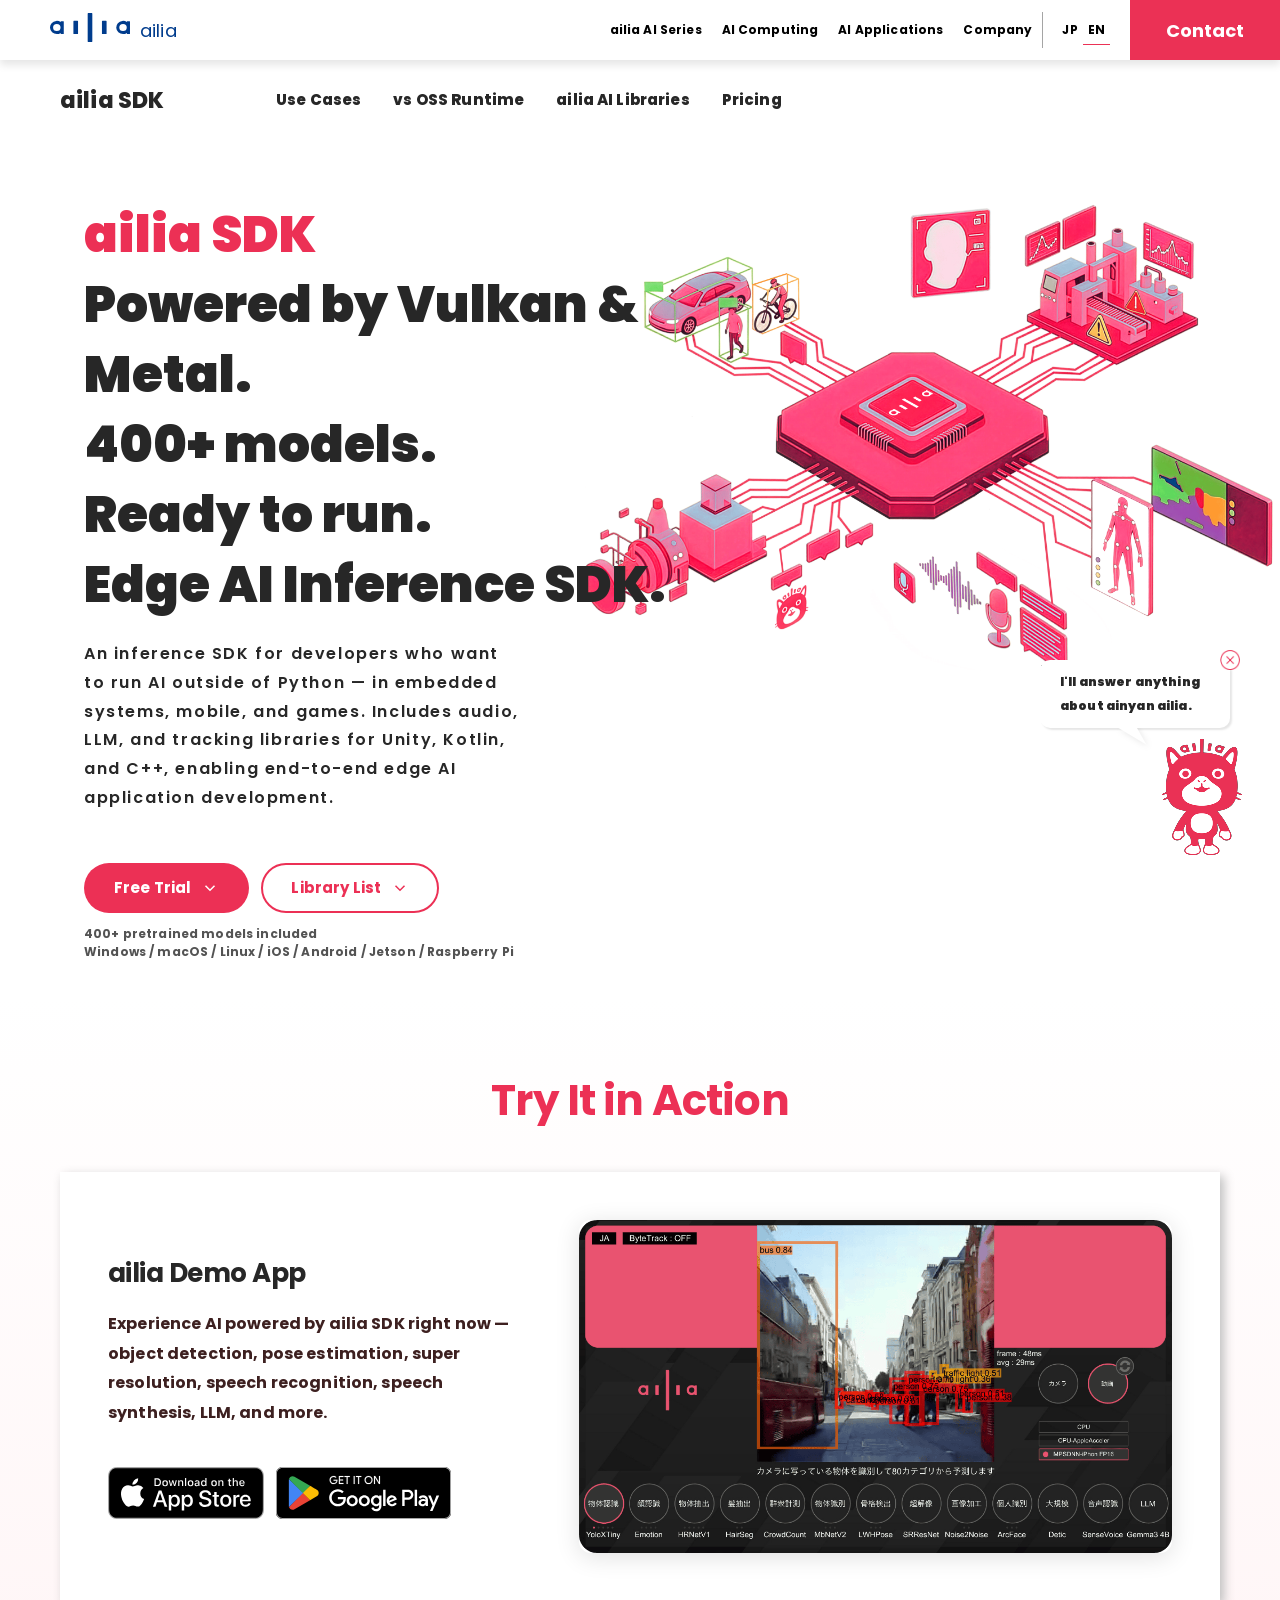
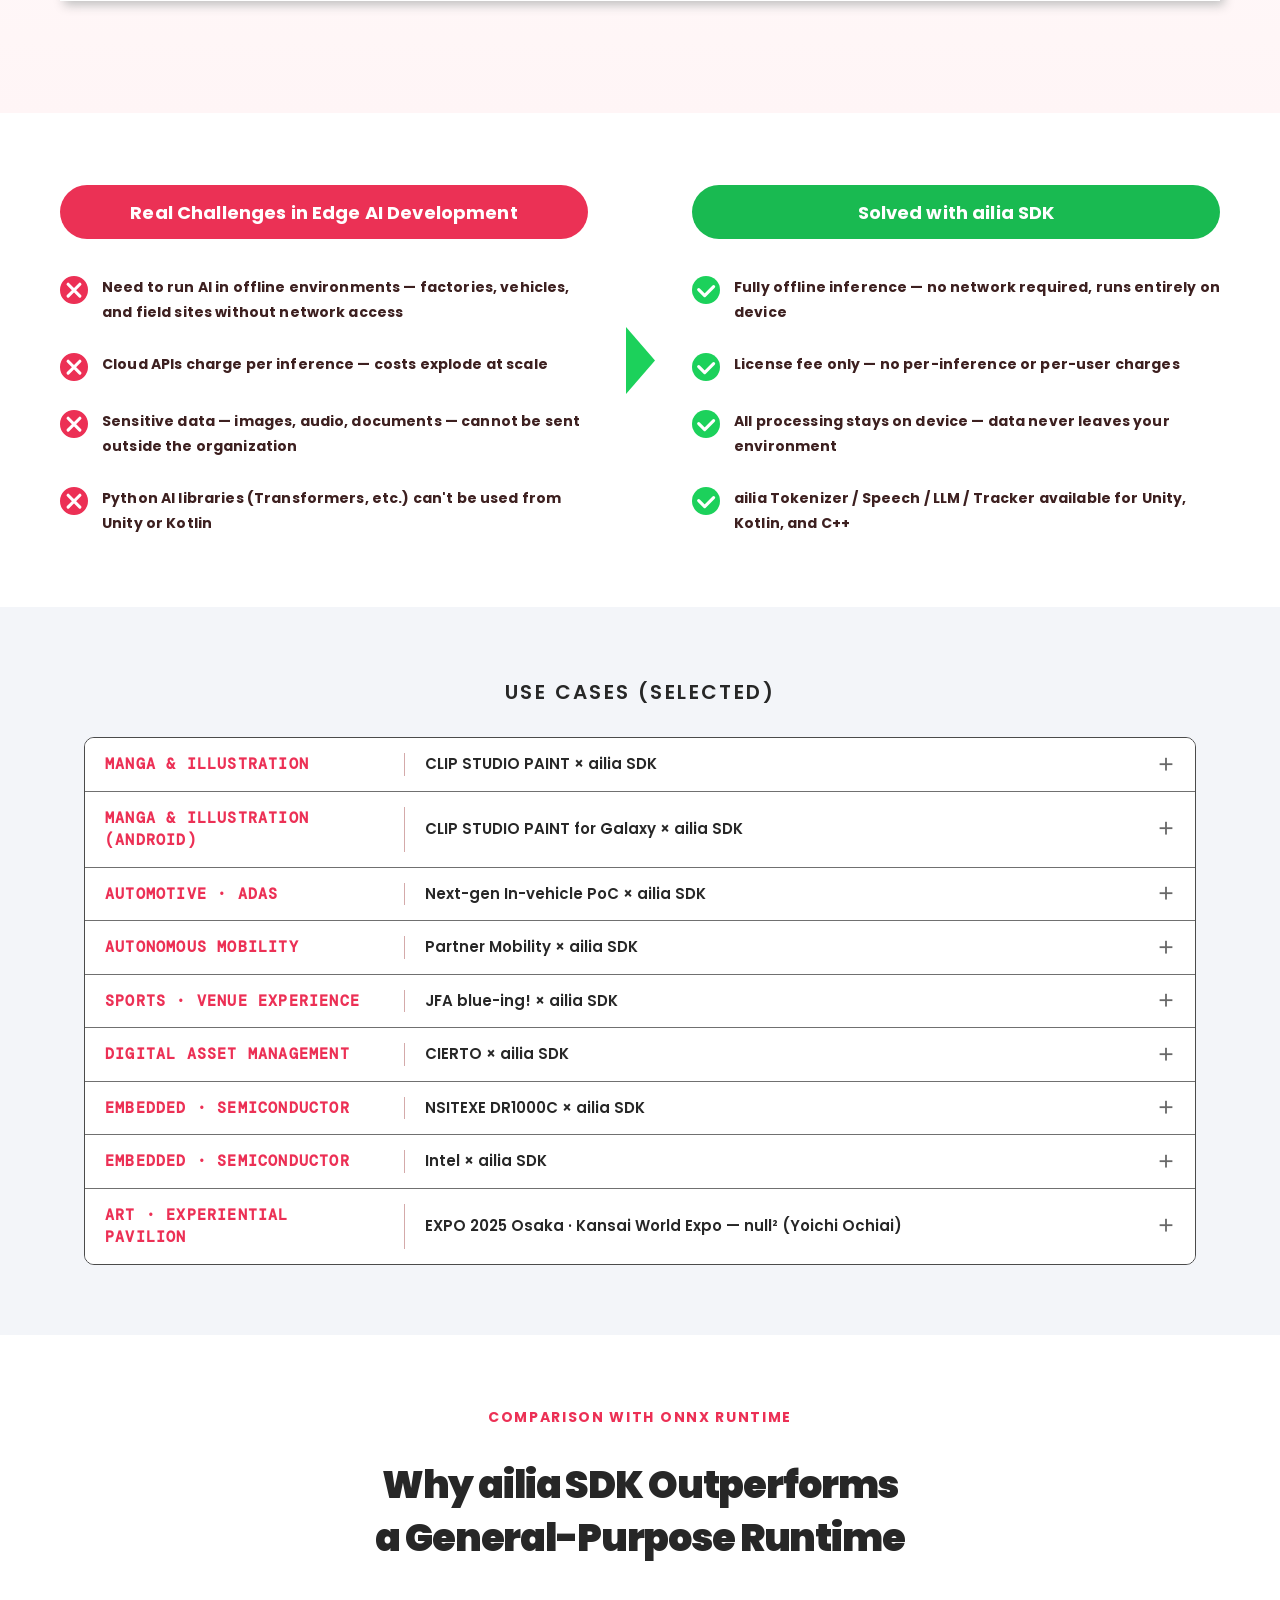
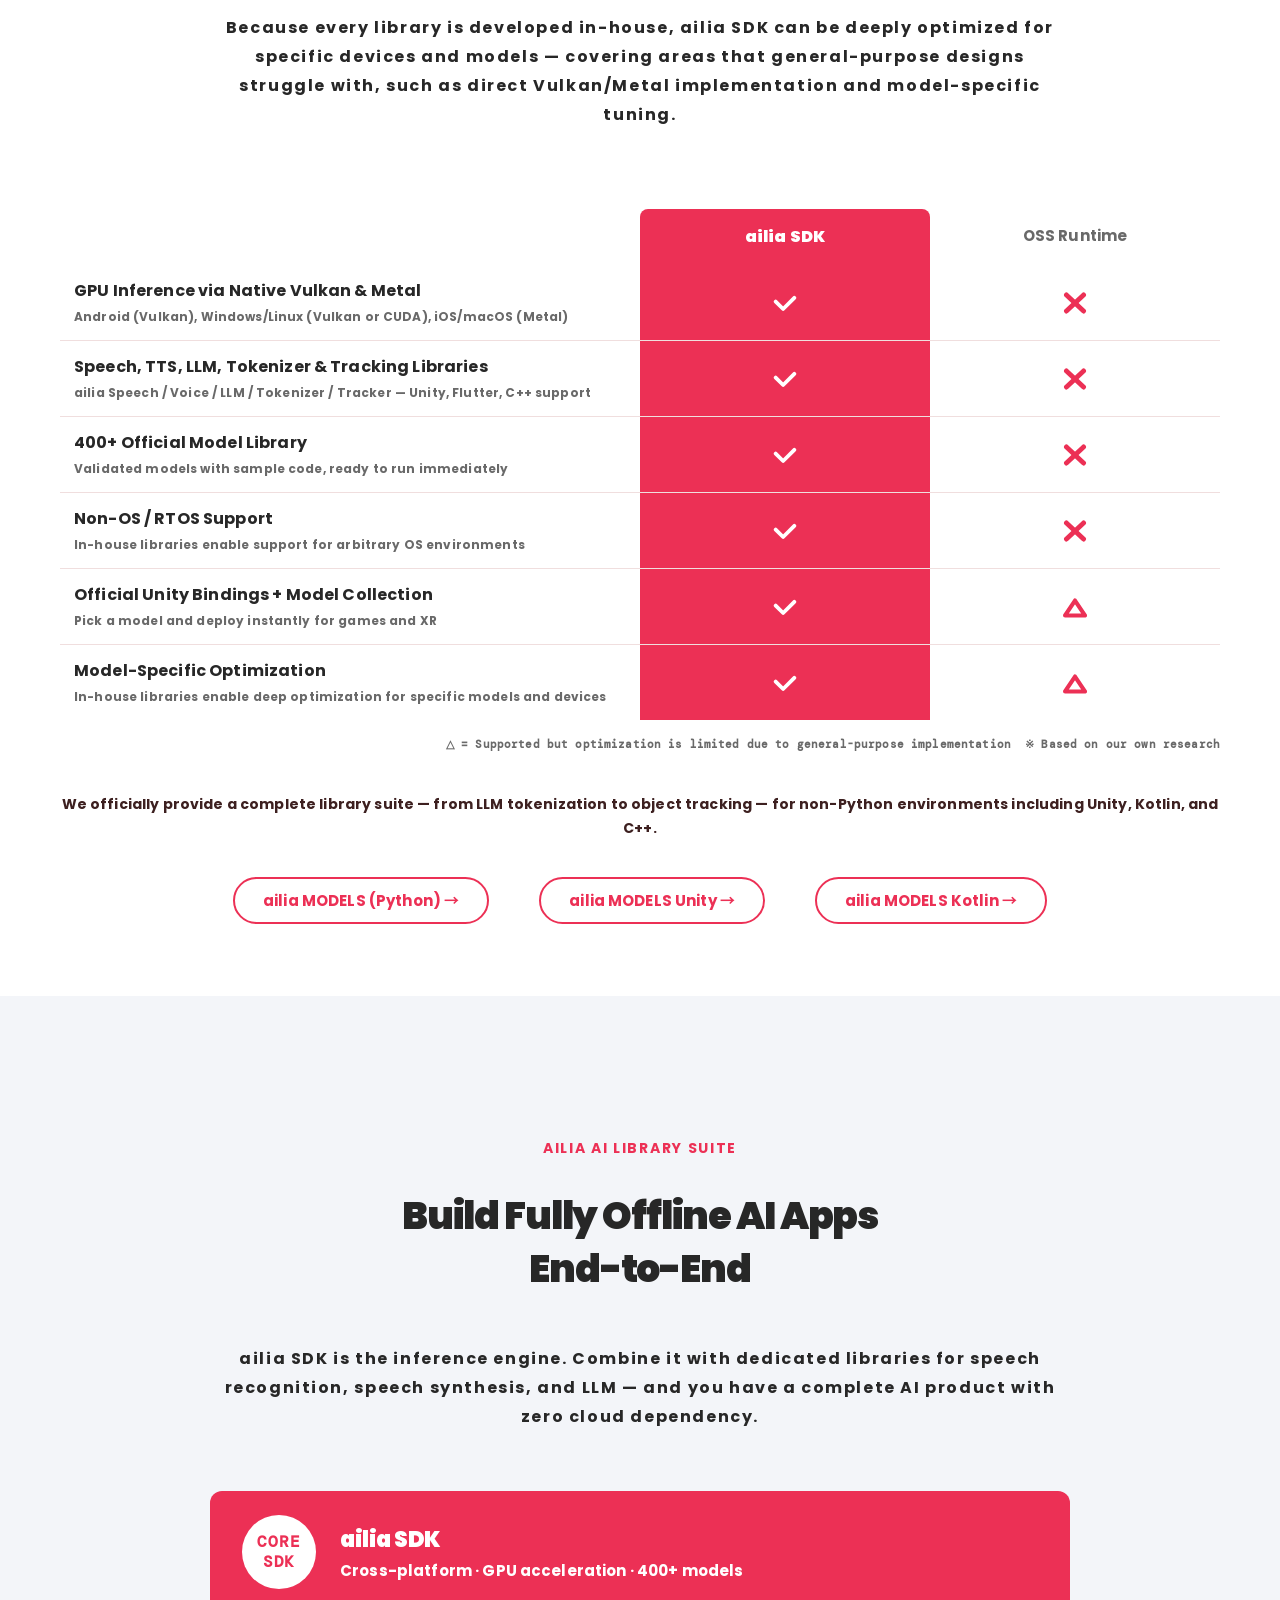
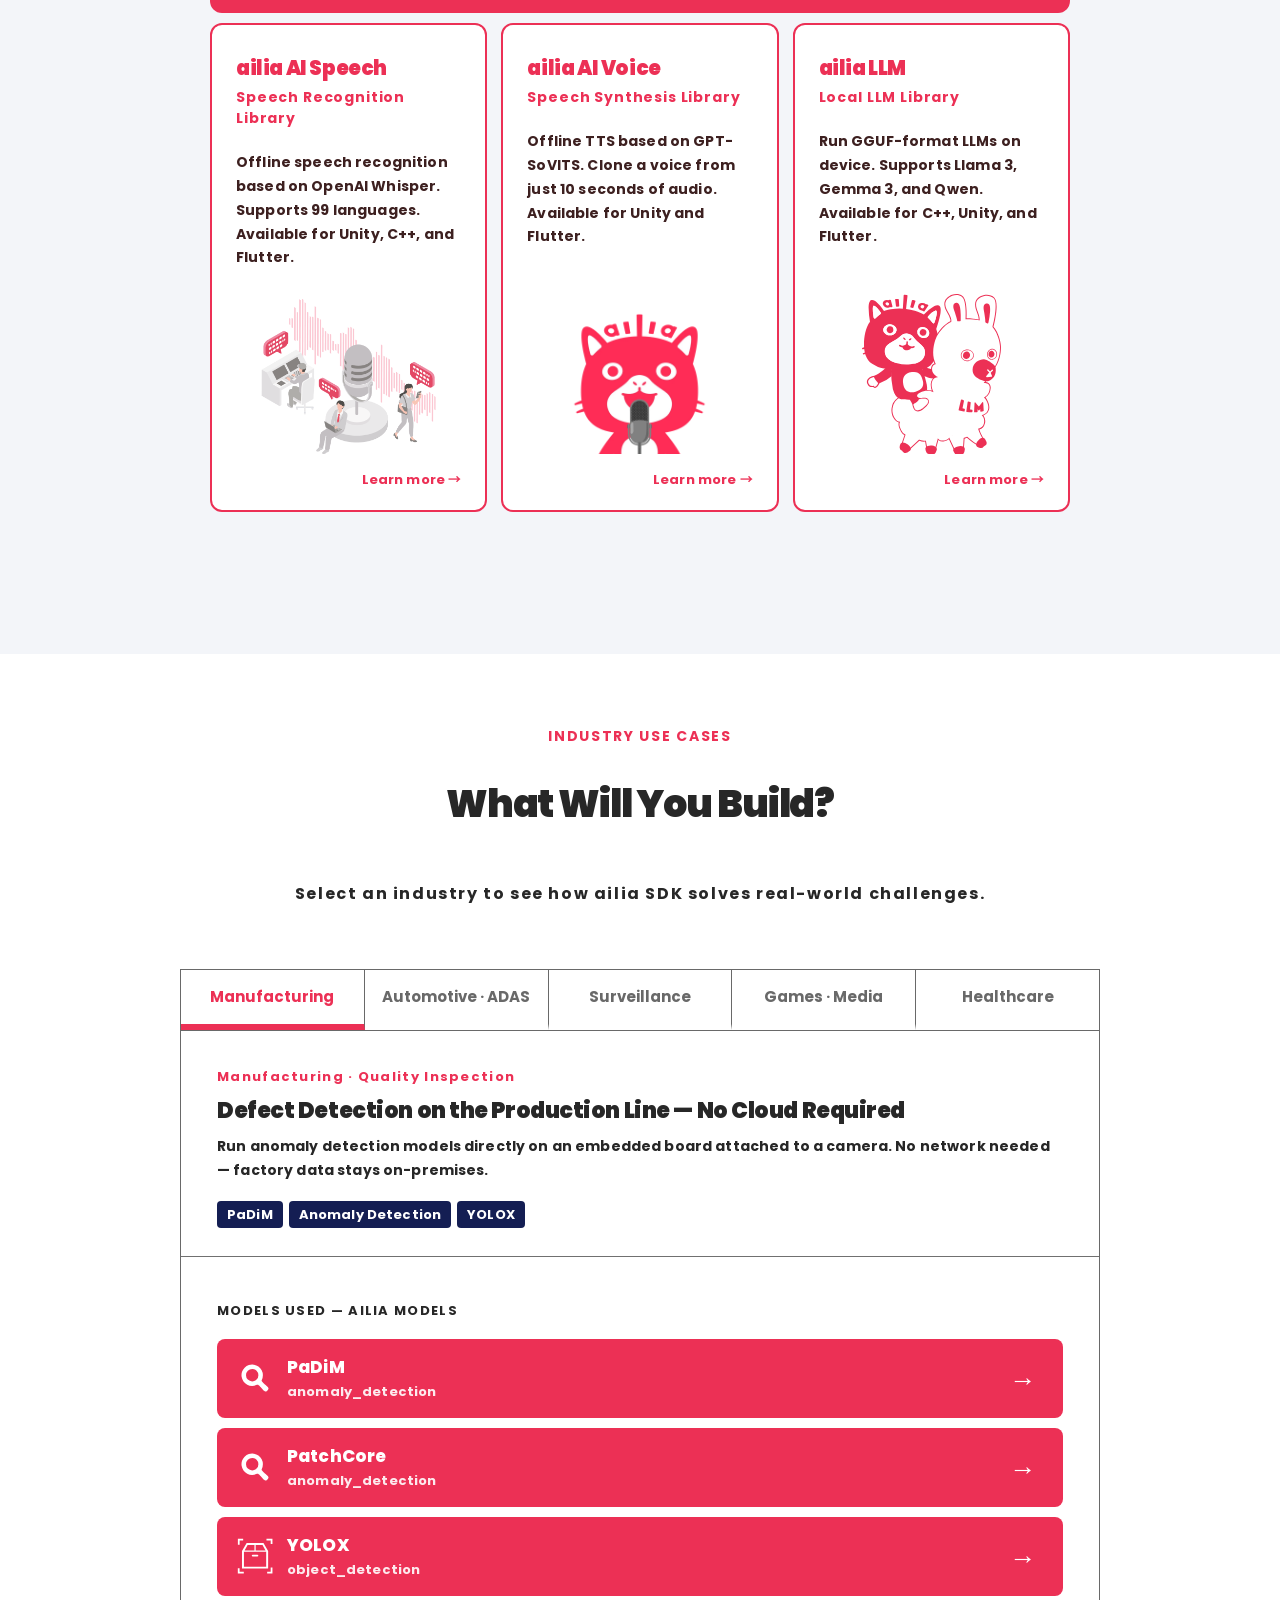
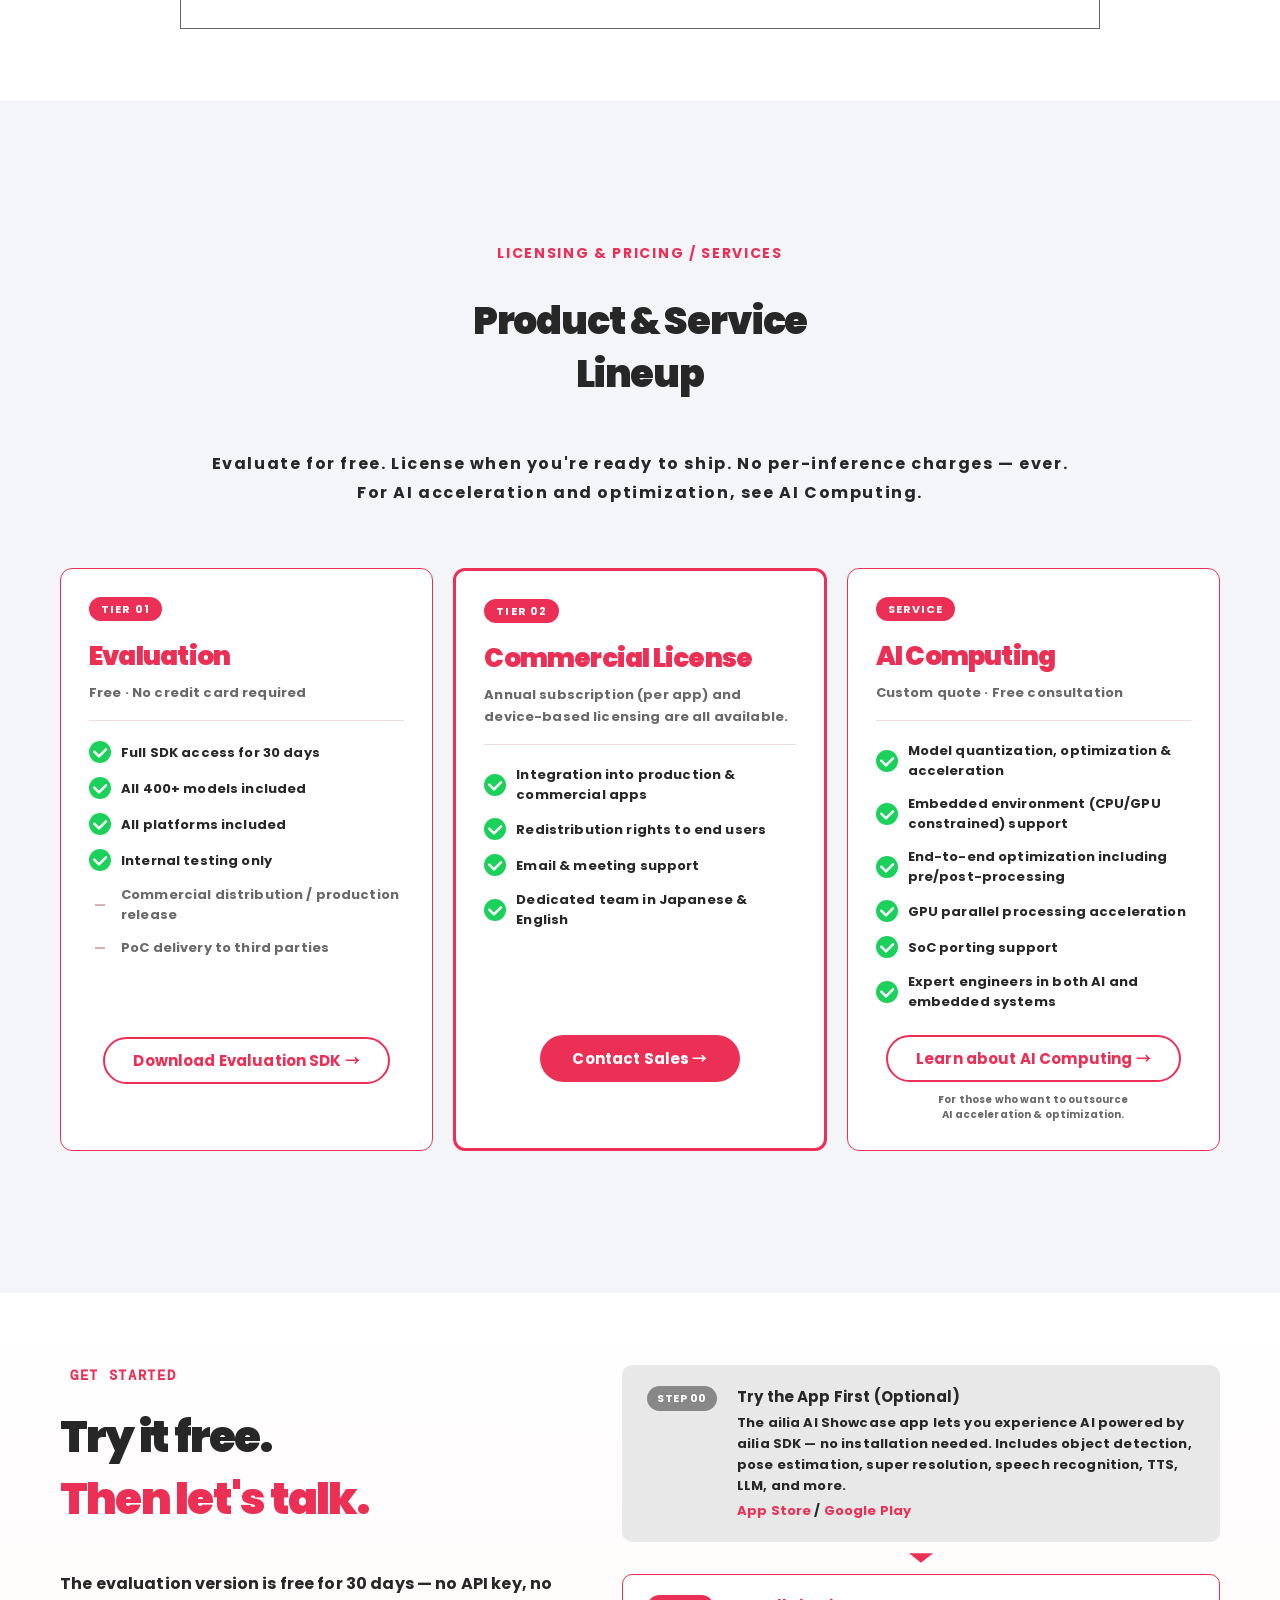
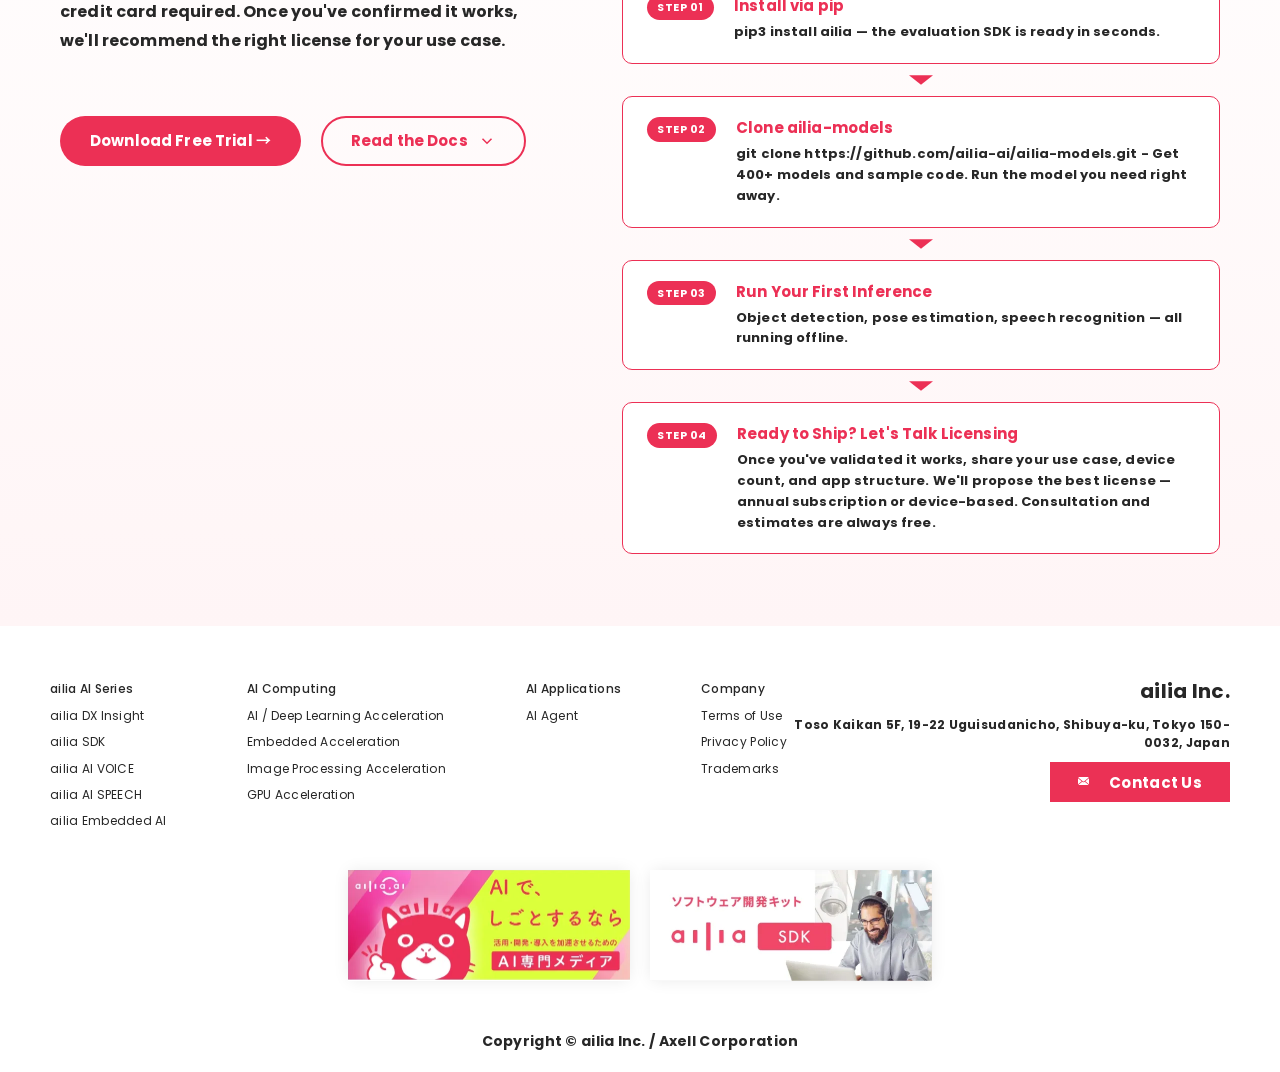
==== commit 3505b187: "update some data" ====
--- a/index_en.html
+++ b/index_en.html
@@ -19,7 +19,7 @@
 
 
  <link rel="preconnect" href="https://fonts.googleapis.com">
- <link href="https://fonts.googleapis.com/css2?family=DM+Mono:wght@400;500&family=Noto+Sans+JP:wght@400;500;700;900&display=swap" rel="stylesheet">
+<link href="https://fonts.googleapis.com/css2?family=DM+Mono:wght@400;500&family=Noto+Sans+JP:wght@400;500;700;900&family=Poppins:wght@400;500;600;700;900&display=swap" rel="stylesheet">
  <link rel="stylesheet" property="stylesheet" href="css/common.css" media="all">
  <link rel="stylesheet" href="css/header.css">
  <link rel="stylesheet" href="css/style.css">
@@ -40,6 +40,50 @@
 	<script type="text/javascript" src="js/jquery-modal-video.min.js"></script>
     <script type="text/javascript" src="js/top_blog.js"></script>
     <script type="text/javascript" src="js/ailia_dx_chat.js"></script>
+
+<!-- Google Tag Manager -->
+<script>(function(w,d,s,l,i){w[l]=w[l]||[];w[l].push({'gtm.start':
+new Date().getTime(),event:'gtm.js'});var f=d.getElementsByTagName(s)[0],
+j=d.createElement(s),dl=l!='dataLayer'?'&l='+l:'';j.async=true;j.src=
+'https://www.googletagmanager.com/gtm.js?id='+i+dl;f.parentNode.insertBefore(j,f);
+})(window,document,'script','dataLayer','GTM-5Q579RMM');</script>
+<!-- End Google Tag Manager -->
+</head>
+<body>
+<!-- Google Tag Manager (noscript) -->
+<noscript><iframe src="https://www.googletagmanager.com/ns.html?id=GTM-5Q579RMM"
+height="0" width="0" style="display:none;visibility:hidden"></iframe></noscript>
+<!-- End Google Tag Manager (noscript) -->
+
+<!--英語サイトFont Poppins優先-->
+<style>
+  body {
+    font-family: "Poppins", "Noto Sans JP", sans-serif;
+    letter-spacing: 0.01em; /* 文字間隔 */
+    line-height: 1.5;       /* 行間 */
+  .hero__title,
+  .hero__title .em,{
+     letter-spacing: 0.03em;
+  }
+
+  .showcase__heading,
+  .showcase__title
+  .stack__core-title{
+    letter-spacing: 0.04em;
+  }
+  .trial__title {
+    letter-spacing: 0.04em;
+  }
+  .section-title{
+    letter-spacing: 0.04em;
+  }
+  .stack__core-title,
+  .lib-card__name
+  .usecase__title
+  .pricing-card__title{
+    letter-spacing: 0.05em;
+  }
+</style>
 </head>
 <body>
 
@@ -51,13 +95,13 @@
             <div class="navArea">
                 <div class="inner cw">
                     <h1>
-                        <a class="navLogo" href="/"><img class="" src="img/common/logo.svg" alt="ailia">
+                        <a class="navLogo" href="/en/"><img class="" src="img/common/logo.svg" alt="ailia">
                             <span class="siteTitle">ailia</span>
                         </a>
                     </h1>
                     <ul class="navList">
                         <li>
-                            <a href="/" class="">ailia AI Series</a>
+                            <a href="/en/" class="">ailia AI Series</a>
                         </li>
                         <li>
                             <a href="/ai-computing/" class="ai-computing">AI Computing</a>
@@ -66,18 +110,18 @@
                             <a href="/ai-application/" class="ai-application current">AI Applications</a>
                         </li>
                         <li>
-                            <a href="/company/" class="company">Company</a>
+                            <a href="/en/company/" class="company">Company</a>
                         </li>
                         <li class="lang">
-                            <a href="/ai-application/" lang="jp">JP</a>
-                            <a href="index_en.html" class="current" lang="en">EN</a>
+                            <a href="/sdk/" lang="jp">JP</a>
+                            <a href="/en/sdk/" class="current" lang="en">EN</a>
                         </li>
                         <li class="contact">
-                            <a class="" href="https://ailia.ai/contact/" target="_blank">Contact</a>
+                            <a class="" href="https://ailia.ai/en/contact/" target="_blank">Contact</a>
                         </li>
                     </ul>
                 </div>
-                <a href="https://ailia.ai/contact/" target="_blank" class="spContact">Contact</a>
+                <a href="https://ailia.ai/en/contact/" target="_blank" class="spContact">Contact</a>
                 <a class="spNavBtn" href="javascript:void(0);"><span></span><span></span><span></span></a>
             </div>
         </nav>
@@ -91,7 +135,7 @@
     <nav class="site-menu">
       <ul>
         <li><a href="#cases">Use Cases</a></li>
-        <li><a href="#comparison">vs ONNX Runtime</a></li>
+        <li><a href="#comparison">vs OSS Runtime</a></li>
         <li><a href="#stack">ailia AI Libraries</a></li>
         <li><a href="#pricing">Pricing</a></li>
       </ul>
@@ -162,7 +206,10 @@
 <section id="hero" class="hero">
   <!-- Background image -->
   <div class="hero__bg" aria-hidden="true">
-    <img src="img/img_mv.png" alt="" class="hero__bg-img">
+    <picture>
+      <source srcset="img/img_mv_sp.png" media="(max-width: 767px)">
+      <img src="img/img_mv.png" alt="" class="hero__bg-img">
+    </picture>
   </div>
   <div class="container">
     <div class="hero__inner">
@@ -314,7 +361,7 @@
       <div class="accordion__item">
         <button class="accordion__trigger" onclick="toggleAccordion(this)">
           <span class="accordion__tag">Automotive · ADAS</span>
-          <span class="accordion__title">Next-gen In-vehicle PoC × AI Solution</span>
+          <span class="accordion__title">Next-gen In-vehicle PoC × ailia SDK</span>
           <span class="accordion__indicator">＋</span>
         </button>
         <div class="accordion__body">
@@ -350,7 +397,7 @@
       <div class="accordion__item">
         <button class="accordion__trigger" onclick="toggleAccordion(this)">
           <span class="accordion__tag">Digital Asset Management</span>
-          <span class="accordion__title">CIERTO × ailia SDK (VPJ)</span>
+          <span class="accordion__title">CIERTO × ailia SDK</span>
           <span class="accordion__indicator">＋</span>
         </button>
         <div class="accordion__body">
@@ -366,8 +413,20 @@
           <span class="accordion__indicator">＋</span>
         </button>
         <div class="accordion__body">
-          <p class="accordion__body-desc">ailia TFLite Runtime was implemented on DENSO's RISC-V processor DR1000C, enabling AI inference in Non-OS and RTOS environments.</p>
+          <p class="accordion__body-desc">ailia TFLite Runtime was implemented on NSITEXE's RISC-V processor DR1000C, enabling AI inference in Non-OS and RTOS environments.</p>
           <a href="https://prtimes.jp/main/html/rd/p/000000044.000004053.html" target="_blank" class="accordion__link">View details →</a>
+        </div>
+      </div>
+
+      <div class="accordion__item">
+        <button class="accordion__trigger" onclick="toggleAccordion(this)">
+          <span class="accordion__tag">Embedded · Semiconductor</span>
+          <span class="accordion__title">Intel × ailia SDK</span>
+          <span class="accordion__indicator">＋</span>
+        </button>
+        <div class="accordion__body">
+          <p class="accordion__body-desc">Achieved high-speed inference using Intel® Xe Matrix Extensions (XMX) through collaboration with Intel.</p>
+          <a href="https://www.axell.co.jp/ir/pdf/AXELL_IR20241224en.pdf" target="_blank" class="accordion__link">View details →</a>
         </div>
       </div>
 
@@ -401,14 +460,14 @@
           <tr>
             <th class="col-feature"></th>
             <th class="col-ailia">ailia SDK</th>
-            <th class="col-ort">ONNX Runtime</th>
+            <th class="col-ort">OSS Runtime</th>
           </tr>
         </thead>
         <tbody>
           <tr>
             <td class="comparison__feature">
               <div class="comparison__feature-name">GPU Inference via Native Vulkan &amp; Metal</div>
-              <div class="comparison__feature-desc">Android/Windows/Linux (Vulkan), iOS/macOS (direct Metal implementation)</div>
+              <div class="comparison__feature-desc">Android (Vulkan), Windows/Linux (Vulkan or CUDA), iOS/macOS (Metal)</div>
             </td>
             <td class="comparison__cell comparison__cell--yes"><img src="img/icon_check2.svg" alt="○" class="comparison__icon"></td>
             <td class="comparison__cell comparison__cell--no"><img src="img/icon_cross2.svg" alt="✗" class="comparison__icon"></td>
@@ -459,8 +518,8 @@
     <p class="comparison__footnote">△ = Supported but optimization is limited due to general-purpose implementation &nbsp;※ Based on our own research</p>
     <p class="comparison__note">We officially provide a complete library suite — from LLM tokenization to object tracking — for non-Python environments including Unity, Kotlin, and C++.</p>
     <div class="comparison__links">
-      <a href="https://github.com/axinc-ai/ailia-models" target="_blank" class="btn btn--ghost">ailia MODELS (Python) →</a>
-      <a href="https://github.com/axinc-ai/ailia-models-unity" target="_blank" class="btn btn--ghost">ailia MODELS Unity →</a>
+      <a href="https://github.com/ailia-ai/ailia-models" target="_blank" class="btn btn--ghost">ailia MODELS (Python) →</a>
+      <a href="https://github.com/ailia-ai/ailia-models-unity" target="_blank" class="btn btn--ghost">ailia MODELS Unity →</a>
       <a href="https://github.com/ailia-ai/ailia-models-kotlin" target="_blank" class="btn btn--ghost">ailia MODELS Kotlin →</a>
     </div>
   </div>
@@ -483,7 +542,7 @@
       </div>
       <div class="stack__core-body">
         <h3 class="stack__core-title">ailia SDK</h3>
-        <p class="stack__core-desc">Cross-platform · GPU acceleration · 400+ models · ONNX / TFLite</p>
+        <p class="stack__core-desc">Cross-platform · GPU acceleration · 400+ models</p>
       </div>
     </div>
 
@@ -519,11 +578,11 @@
           <h4 class="lib-card__name">ailia LLM</h4>
           <span class="lib-card__tag">Local LLM Library</span>
         </div>
-        <p class="lib-card__desc">Run GGUF-format LLMs on device. Supports Llama 3, Gemma 2, and Qwen. Available for C++, Unity, and Flutter.</p>
+        <p class="lib-card__desc">Run GGUF-format LLMs on device. Supports Llama 3, Gemma 3, and Qwen. Available for C++, Unity, and Flutter.</p>
         <div class="lib-card__img">
           <img src="img/img_llm.svg" alt="ailia LLM">
         </div>
-        <a href="https://www.ailia.ai/llm" class="lib-card__link">Learn more →</a>
+        <a href="https://medium.com/axinc-ai/ailia-llm-implementation-of-llm-on-edge-devices-c721de6aeef8" class="lib-card__link">Learn more →</a>
       </div>
 
     </div>
@@ -560,30 +619,30 @@
             <div class="usecase__chips">
               <span class="usecase__chip">PaDiM</span>
               <span class="usecase__chip">Anomaly Detection</span>
-              <span class="usecase__chip">YOLOv9</span>
+              <span class="usecase__chip">YOLOX</span>
             </div>
           </div>
           <hr class="usecase__divider">
           <div class="usecase__models">
             <p class="usecase__models-label">Models Used — ailia MODELS</p>
-            <a href="https://github.com/axinc-ai/ailia-models/tree/master/anomaly_detection/padim" target="_blank" class="model-link">
+            <a href="https://github.com/ailia-ai/ailia-models/tree/master/anomaly_detection/padim" target="_blank" class="model-link">
               <div class="model-link__left">
                 <img src="img/icon_search.svg" alt="" class="model-link__icon">
                 <div><div class="model-link__name">PaDiM</div><div class="model-link__cat">anomaly_detection</div></div>
               </div>
               <img src="img/icon_arrow.svg" alt="" class="model-link__arrow">
             </a>
-            <a href="https://github.com/axinc-ai/ailia-models/tree/master/anomaly_detection/patchcore" target="_blank" class="model-link">
+            <a href="https://github.com/ailia-ai/ailia-models/tree/master/anomaly_detection/patchcore" target="_blank" class="model-link">
               <div class="model-link__left">
                 <img src="img/icon_search.svg" alt="" class="model-link__icon">
                 <div><div class="model-link__name">PatchCore</div><div class="model-link__cat">anomaly_detection</div></div>
               </div>
               <img src="img/icon_arrow.svg" alt="" class="model-link__arrow">
             </a>
-            <a href="https://github.com/axinc-ai/ailia-models/tree/master/object_detection/yolov9" target="_blank" class="model-link">
+            <a href="https://github.com/ailia-ai/ailia-models/tree/master/object_detection/yolox" target="_blank" class="model-link">
               <div class="model-link__left">
                 <img src="img/icon_object.svg" alt="" class="model-link__icon">
-                <div><div class="model-link__name">YOLOv9</div><div class="model-link__cat">object_detection</div></div>
+                <div><div class="model-link__name">YOLOX</div><div class="model-link__cat">object_detection</div></div>
               </div>
               <img src="img/icon_arrow.svg" alt="" class="model-link__arrow">
             </a>
@@ -593,36 +652,35 @@
         <div class="usecases__panel">
           <div class="usecase__info">
             <p class="usecase__industry">Automotive · ADAS · Driver Monitoring</p>
-            <h3 class="usecase__title">Drowsiness &amp; Distraction Detection on OEM SoCs</h3>
-            <p class="usecase__desc">Real-time eye and head pose analysis using MediaPipe-based models. Supports Qualcomm, NXP, and TI SoCs for direct integration into in-vehicle hardware.</p>
+            <h3 class="usecase__title">Run end-to-end autonomous driving models and driver monitoring on an SoC</h3>
+            <p class="usecase__desc">Analyze surrounding conditions and the driver in real time. Compatible with various companies’ SoCs, it supports implementing AI models in in-vehicle devices.</p>
             <div class="usecase__chips">
+              <span class="usecase__chip">E2E autonomous driving</span>
               <span class="usecase__chip">MediaPipe Iris</span>
-              <span class="usecase__chip">Pose Estimation</span>
-              <span class="usecase__chip">Face Detection</span>
-              <span class="usecase__chip">ailia Voice (Alert Audio)</span>
+              <span class="usecase__chip">ailia Speech & Voice (IVI)</span>
             </div>
           </div>
           <hr class="usecase__divider">
           <div class="usecase__models">
             <p class="usecase__models-label">Models Used — ailia MODELS</p>
-            <a href="https://github.com/axinc-ai/ailia-models/tree/master/eye_tracking/mediapipe_iris" target="_blank" class="model-link">
+            <a href="https://github.com/ailia-ai/ailia-models/tree/master/autonomous_driving/bevformer" target="_blank" class="model-link">
+              <div class="model-link__left">
+                <img src="img/icon_pose.svg" alt="" class="model-link__icon">
+                <div><div class="model-link__name">BEVFormer</div><div class="model-link__cat">autonomous_driving</div></div>
+              </div>
+              <img src="img/icon_arrow.svg" alt="" class="model-link__arrow">
+            </a>
+            <a href="https://github.com/ailia-ai/ailia-models/tree/master/autonomous_driving/uniad" target="_blank" class="model-link">
+              <div class="model-link__left">
+                <img src="img/icon_facedetection.svg" alt="" class="model-link__icon">
+                <div><div class="model-link__name">UniAD</div><div class="model-link__cat">autonomous_driving</div></div>
+              </div>
+              <img src="img/icon_arrow.svg" alt="" class="model-link__arrow">
+            </a>
+            <a href="https://github.com/ailia-ai/ailia-models/tree/master/face_recognition/mediapipe_iris" target="_blank" class="model-link">
               <div class="model-link__left">
                 <img src="img/icon_eyetracking.svg" alt="" class="model-link__icon">
                 <div><div class="model-link__name">MediaPipe Iris</div><div class="model-link__cat">eye_tracking</div></div>
-              </div>
-              <img src="img/icon_arrow.svg" alt="" class="model-link__arrow">
-            </a>
-            <a href="https://github.com/axinc-ai/ailia-models/tree/master/face_detection" target="_blank" class="model-link">
-              <div class="model-link__left">
-                <img src="img/icon_facedetection.svg" alt="" class="model-link__icon">
-                <div><div class="model-link__name">Face Detection</div><div class="model-link__cat">face_detection</div></div>
-              </div>
-              <img src="img/icon_arrow.svg" alt="" class="model-link__arrow">
-            </a>
-            <a href="https://github.com/axinc-ai/ailia-models/tree/master/pose_estimation" target="_blank" class="model-link">
-              <div class="model-link__left">
-                <img src="img/icon_pose.svg" alt="" class="model-link__icon">
-                <div><div class="model-link__name">Pose Estimation</div><div class="model-link__cat">pose_estimation</div></div>
               </div>
               <img src="img/icon_arrow.svg" alt="" class="model-link__arrow">
             </a>
@@ -637,30 +695,30 @@
             <div class="usecase__chips">
               <span class="usecase__chip">Person Detection</span>
               <span class="usecase__chip">Crowd Counting</span>
-              <span class="usecase__chip">NSFW Detector</span>
+              <span class="usecase__chip">Zero Shot Classification</span>
             </div>
           </div>
           <hr class="usecase__divider">
           <div class="usecase__models">
             <p class="usecase__models-label">Models Used — ailia MODELS</p>
-            <a href="https://github.com/axinc-ai/ailia-models/tree/master/object_detection" target="_blank" class="model-link">
+            <a href="https://github.com/ailia-ai/ailia-models/tree/master/object_detection" target="_blank" class="model-link">
               <div class="model-link__left">
                 <img src="img/icon_object.svg" alt="" class="model-link__icon">
                 <div><div class="model-link__name">Object Detection</div><div class="model-link__cat">object_detection</div></div>
               </div>
               <img src="img/icon_arrow.svg" alt="" class="model-link__arrow">
             </a>
-            <a href="https://github.com/axinc-ai/ailia-models/tree/master/crowd_counting" target="_blank" class="model-link">
+            <a href="https://github.com/ailia-ai/ailia-models/tree/master/crowd_counting" target="_blank" class="model-link">
               <div class="model-link__left">
                 <img src="img/icon_crowd.svg" alt="" class="model-link__icon">
                 <div><div class="model-link__name">Crowd Counting</div><div class="model-link__cat">crowd_counting</div></div>
               </div>
               <img src="img/icon_arrow.svg" alt="" class="model-link__arrow">
             </a>
-            <a href="https://github.com/axinc-ai/ailia-models/tree/master/image_classification/clip_nsfw" target="_blank" class="model-link">
+            <a href="https://github.com/ailia-ai/ailia-models/tree/master/image_classification/clip_nsfw" target="_blank" class="model-link">
               <div class="model-link__left">
                 <img src="img/icon_clip.svg" alt="" class="model-link__icon">
-                <div><div class="model-link__name">CLIP-based NSFW Detector</div><div class="model-link__cat">image_classification</div></div>
+                <div><div class="model-link__name">Zero Shot Classification</div><div class="model-link__cat">image_classification</div></div>
               </div>
               <img src="img/icon_arrow.svg" alt="" class="model-link__arrow">
             </a>
@@ -671,7 +729,7 @@
           <div class="usecase__info">
             <p class="usecase__industry">Games · Media · Interactive AI</p>
             <h3 class="usecase__title">Real-Time AI Characters Bundled Directly into Game Builds</h3>
-            <p class="usecase__desc">ailia SDK is trusted by CLIP STUDIO PAINT and SEGA. Combine ailia LLM + ailia AI Voice to create fully offline NPCs that can hold conversations in real time.</p>
+            <p class="usecase__desc">You can interact with NPCs, create dance games, and realize interactive image processing for users.</p>
             <div class="usecase__chips">
               <span class="usecase__chip">ailia LLM (Dialogue)</span>
               <span class="usecase__chip">ailia AI Voice (TTS)</span>
@@ -682,21 +740,21 @@
           <hr class="usecase__divider">
           <div class="usecase__models">
             <p class="usecase__models-label">Models Used — ailia MODELS</p>
-            <a href="https://github.com/axinc-ai/ailia-models/tree/master/pose_estimation" target="_blank" class="model-link">
+            <a href="https://github.com/ailia-ai/ailia-models/tree/master/pose_estimation" target="_blank" class="model-link">
               <div class="model-link__left">
                 <img src="img/icon_pose.svg" alt="" class="model-link__icon">
                 <div><div class="model-link__name">Pose Estimation</div><div class="model-link__cat">pose_estimation</div></div>
               </div>
               <img src="img/icon_arrow.svg" alt="" class="model-link__arrow">
             </a>
-            <a href="https://github.com/axinc-ai/ailia-models/tree/master/super_resolution" target="_blank" class="model-link">
+            <a href="https://github.com/ailia-ai/ailia-models/tree/master/super_resolution" target="_blank" class="model-link">
               <div class="model-link__left">
                 <img src="img/icon_resolution.svg" alt="" class="model-link__icon">
                 <div><div class="model-link__name">Super Resolution</div><div class="model-link__cat">super_resolution</div></div>
               </div>
               <img src="img/icon_arrow.svg" alt="" class="model-link__arrow">
             </a>
-            <a href="https://github.com/axinc-ai/ailia-models/tree/master/background_removal" target="_blank" class="model-link">
+            <a href="https://github.com/ailia-ai/ailia-models/tree/master/background_removal" target="_blank" class="model-link">
               <div class="model-link__left">
                 <img src="img/icon_bgremoval.svg" alt="" class="model-link__icon">
                 <div><div class="model-link__name">Background Removal</div><div class="model-link__cat">background_removal</div></div>
@@ -721,21 +779,21 @@
           <hr class="usecase__divider">
           <div class="usecase__models">
             <p class="usecase__models-label">Models Used — ailia MODELS</p>
-            <a href="https://github.com/axinc-ai/ailia-models/tree/master/anomaly_detection" target="_blank" class="model-link">
+            <a href="https://github.com/ailia-ai/ailia-models/tree/master/anomaly_detection" target="_blank" class="model-link">
               <div class="model-link__left">
                 <img src="img/icon_search.svg" alt="" class="model-link__icon">
                 <div><div class="model-link__name">Anomaly Detection</div><div class="model-link__cat">anomaly_detection</div></div>
               </div>
               <img src="img/icon_arrow.svg" alt="" class="model-link__arrow">
             </a>
-            <a href="https://github.com/axinc-ai/ailia-models/tree/master/semantic_segmentation" target="_blank" class="model-link">
+            <a href="https://github.com/ailia-ai/ailia-models/tree/master/semantic_segmentation" target="_blank" class="model-link">
               <div class="model-link__left">
                 <img src="img/icon_semantic.svg" alt="" class="model-link__icon">
                 <div><div class="model-link__name">Semantic Segmentation</div><div class="model-link__cat">semantic_segmentation</div></div>
               </div>
               <img src="img/icon_arrow.svg" alt="" class="model-link__arrow">
             </a>
-            <a href="https://github.com/axinc-ai/ailia-models/tree/master/object_detection" target="_blank" class="model-link">
+            <a href="https://github.com/ailia-ai/ailia-models/tree/master/object_detection" target="_blank" class="model-link">
               <div class="model-link__left">
                 <img src="img/icon_object.svg" alt="" class="model-link__icon">
                 <div><div class="model-link__name">Object Detection</div><div class="model-link__cat">object_detection</div></div>
@@ -784,7 +842,7 @@
           </li>
           <li>
             <img src="img/icon_check.svg" alt="" class="pricing-card__icon">
-            Internal testing &amp; PoC only
+            Internal testing only
           </li>
           <li class="unavailable">
             <span class="pricing-card__dash">—</span>
@@ -796,7 +854,7 @@
           </li>
         </ul>
         <div class="pricing-card__footer">
-          <a href="https://ailia.ai/trial/" class="btn btn--ghost btn--full">Download Evaluation SDK →</a>
+          <a href="https://ailia.ai/en/trial/" class="btn btn--ghost btn--full">Download Evaluation SDK →</a>
           <p class="pricing-card__note">&nbsp;</p>
         </div>
       </div>
@@ -807,7 +865,7 @@
           <span class="pricing-card__tier">TIER 02</span>
         </div>
         <h3 class="pricing-card__title">Commercial License</h3>
-        <p class="pricing-card__price">Annual subscription (per app), perpetual product licenses, and device-based licensing are all available.</p>
+        <p class="pricing-card__price">Annual subscription (per app) and device-based licensing are all available.</p>
         <hr class="pricing-card__divider">
         <ul class="pricing-card__features">
           <li>
@@ -828,7 +886,7 @@
           </li>
         </ul>
         <div class="pricing-card__footer">
-          <a href="https://ailia.ai/contact/" class="btn btn--primary btn--full">Contact Sales →</a>
+          <a href="https://ailia.ai/en/contact/" class="btn btn--primary btn--full">Contact Sales →</a>
           <p class="pricing-card__note">&nbsp;</p>
         </div>
       </div>
@@ -890,7 +948,7 @@
         <h2 class="trial__title">Try it free.<br><span class="em">Then let's talk.</span></h2>
         <p class="trial__desc">The evaluation version is free for 30 days — no API key, no credit card required. Once you've confirmed it works, we'll recommend the right license for your use case.</p>
         <div class="trial__actions">
-          <a href="https://ailia.ai/trial/" class="btn btn--primary">Download Free Trial →</a>
+          <a href="https://ailia.ai/en/trial/" class="btn btn--primary">Download Free Trial →</a>
           <a href="javascript:void(0)" onclick="openLangModal()" class="btn btn--ghost">Read the Docs
            <svg width="18" height="18" viewBox="0 0 24 24" fill="none">
            <path d="M6 9l6 6 6-6" stroke="currentColor" stroke-width="2"/>
@@ -909,7 +967,7 @@
           <div class="step__body">
             <h4 class="step__title">Try the App First (Optional)</h4>
             <p class="step__desc">The ailia AI Showcase app lets you experience AI powered by ailia SDK — no installation needed. Includes object detection, pose estimation, super resolution, speech recognition, TTS, LLM, and more.</p>
-            <p class="step__desc"><a href="https://apps.apple.com/jp/app/ailia-ai-showcase/id1522828798" target="_blank" class="step__link">App Store</a> / <a href="https://play.google.com/store/apps/details?id=jp.axinc.ailia_ai_showcase" target="_blank" class="step__link">Google Play</a></p>
+            <p class="step__desc"><a href="https://apps.apple.com/jp/app/ailia-ai-showcase/id1522828798" target="_blank" class="step__link">App Store</a> / <a href="https://play.google.com/store/apps/details?id=jp.ailia.ailia_ai_showcase" target="_blank" class="step__link">Google Play</a></p>
           </div>
         </div>
 
@@ -937,7 +995,7 @@
           </div>
           <div class="step__body">
             <h4 class="step__title">Clone ailia-models</h4>
-            <p class="step__desc">Get 400+ models and sample code. Run the model you need right away.</p>
+            <p class="step__desc">git clone https://github.com/ailia-ai/ailia-models.git - Get 400+ models and sample code. Run the model you need right away.</p>
           </div>
         </div>
 
@@ -965,7 +1023,7 @@
           </div>
           <div class="step__body">
             <h4 class="step__title">Ready to Ship? Let's Talk Licensing</h4>
-            <p class="step__desc">Once you've validated it works, share your use case, device count, and app structure. We'll propose the best license — annual subscription, perpetual, or device-based. Consultation and estimates are always free.</p>
+            <p class="step__desc">Once you've validated it works, share your use case, device count, and app structure. We'll propose the best license — annual subscription or device-based. Consultation and estimates are always free.</p>
           </div>
         </div>
 
@@ -981,19 +1039,19 @@
     <button class="lang-modal__close" onclick="closeLangModal()">✕</button>
     <p class="lang-modal__lead">Select your programming language to view the API docs.</p>
     <div class="lang-modal__list">
-      <a href="https://github.com/axinc-ai/ailia-sdk/tree/main/python" target="_blank" class="lang-modal__item">
+      <a href="https://ailia-ai.github.io/ailia-sdk/api/python/en/" target="_blank" class="lang-modal__item">
         <img src="img/logo_python.svg" alt="Python" class="lang-modal__logo">
         <span class="lang-modal__howto">How to use →</span>
       </a>
-      <a href="https://github.com/axinc-ai/ailia-sdk/tree/main/unity" target="_blank" class="lang-modal__item">
+      <a href="https://ailia-ai.github.io/ailia-sdk/api/unity/en/" target="_blank" class="lang-modal__item">
         <img src="img/logo_unity.svg" alt="Unity" class="lang-modal__logo">
         <span class="lang-modal__howto">How to use →</span>
       </a>
-      <a href="https://github.com/axinc-ai/ailia-sdk/tree/main/cpp" target="_blank" class="lang-modal__item">
+      <a href="https://ailia-ai.github.io/ailia-sdk/api/cpp/en/" target="_blank" class="lang-modal__item">
         <img src="img/logo_c++.svg" alt="C++" class="lang-modal__logo">
         <span class="lang-modal__howto">How to use →</span>
       </a>
-      <a href="https://github.com/axinc-ai/ailia-sdk/tree/main/java" target="_blank" class="lang-modal__item">
+      <a href="https://ailia-ai.github.io/ailia-sdk/api/java/en/" target="_blank" class="lang-modal__item">
         <img src="img/logo_java.svg" alt="Java" class="lang-modal__logo">
         <span class="lang-modal__howto">How to use →</span>
       </a>
@@ -1011,12 +1069,12 @@
                 <div class="wrap">
                     <div class="left">
                         <div class="col">
-                            <a href="/">ailia AI Series</a>
-                            <a href="/dx/">ailia DX Insight</a>
-                            <a href="/sdk/">ailia SDK</a>
-                            <a href="https://www.ailia.ai/voice">ailia AI VOICE</a>
-                            <a href="https://www.ailia.ai/speech">ailia AI SPEECH</a>
-                            <a href="/embedded/">ailia Embedded AI</a>
+                            <a href="/en/">ailia AI Series</a>
+                            <a href="/en/dx/">ailia DX Insight</a>
+                            <a href="/en/sdk/">ailia SDK</a>
+                            <a href="https://www.ailia.ai/en/voice">ailia AI VOICE</a>
+                            <a href="https://www.ailia.ai/en/speech">ailia AI SPEECH</a>
+                            <a href="/en/embedded/">ailia Embedded AI</a>
                         </div>
                         <div class="col">
                             <a href="/ai-computing/">AI Computing</a>
@@ -1030,16 +1088,17 @@
                             <a href="https://blog.ailia.ai/pickup/ailia-ai-agent-01/">AI Agent</a>
                         </div>
                         <div class="col">
-                            <a href="/company/">Company</a>
+                            <a href="/en/company/">Company</a>
                             <a href="https://www.axell.co.jp/browser/">Terms of Use</a>
                             <a href="https://www.axell.co.jp/privacy/">Privacy Policy</a>
+                            <a href="/en/trademarks/">Trademarks</a>
                         </div>
                     </div>
                     <div class="right">
                         <p class="company">ailia Inc.</p>
                         <p class="address">Toso Kaikan 5F, 19-22 Uguisudanicho, Shibuya-ku, Tokyo 150-0032, Japan</p>
                         <p class="btnWrap">
-                            <a class="btn btnContact" href="https://ailia.ai/contact/" target="_blank">
+                            <a class="btn btnContact" href="https://ailia.ai/en/contact/" target="_blank">
                                 <span class="icon"><img src="img/common/icon_contact.svg" alt=""></span>
                                 <span class="label">Contact Us</span>
                             </a>
--- a/css/common.css
+++ b/css/common.css
@@ -430,6 +430,13 @@
 		border-radius: 35px;
 		box-shadow: 2px 2px 2px 0 rgba(0, 0, 0, 0.1);
 	}
+	@media screen and (max-width:767px) {
+  /* あいにゃん縦伸び解消 */
+  #chatbtn .chara img.sp {
+    width: 60px;
+    height: auto;
+  }
+}
 	#chatbtn .chatbtnbox {
 		cursor: pointer;
 	}
